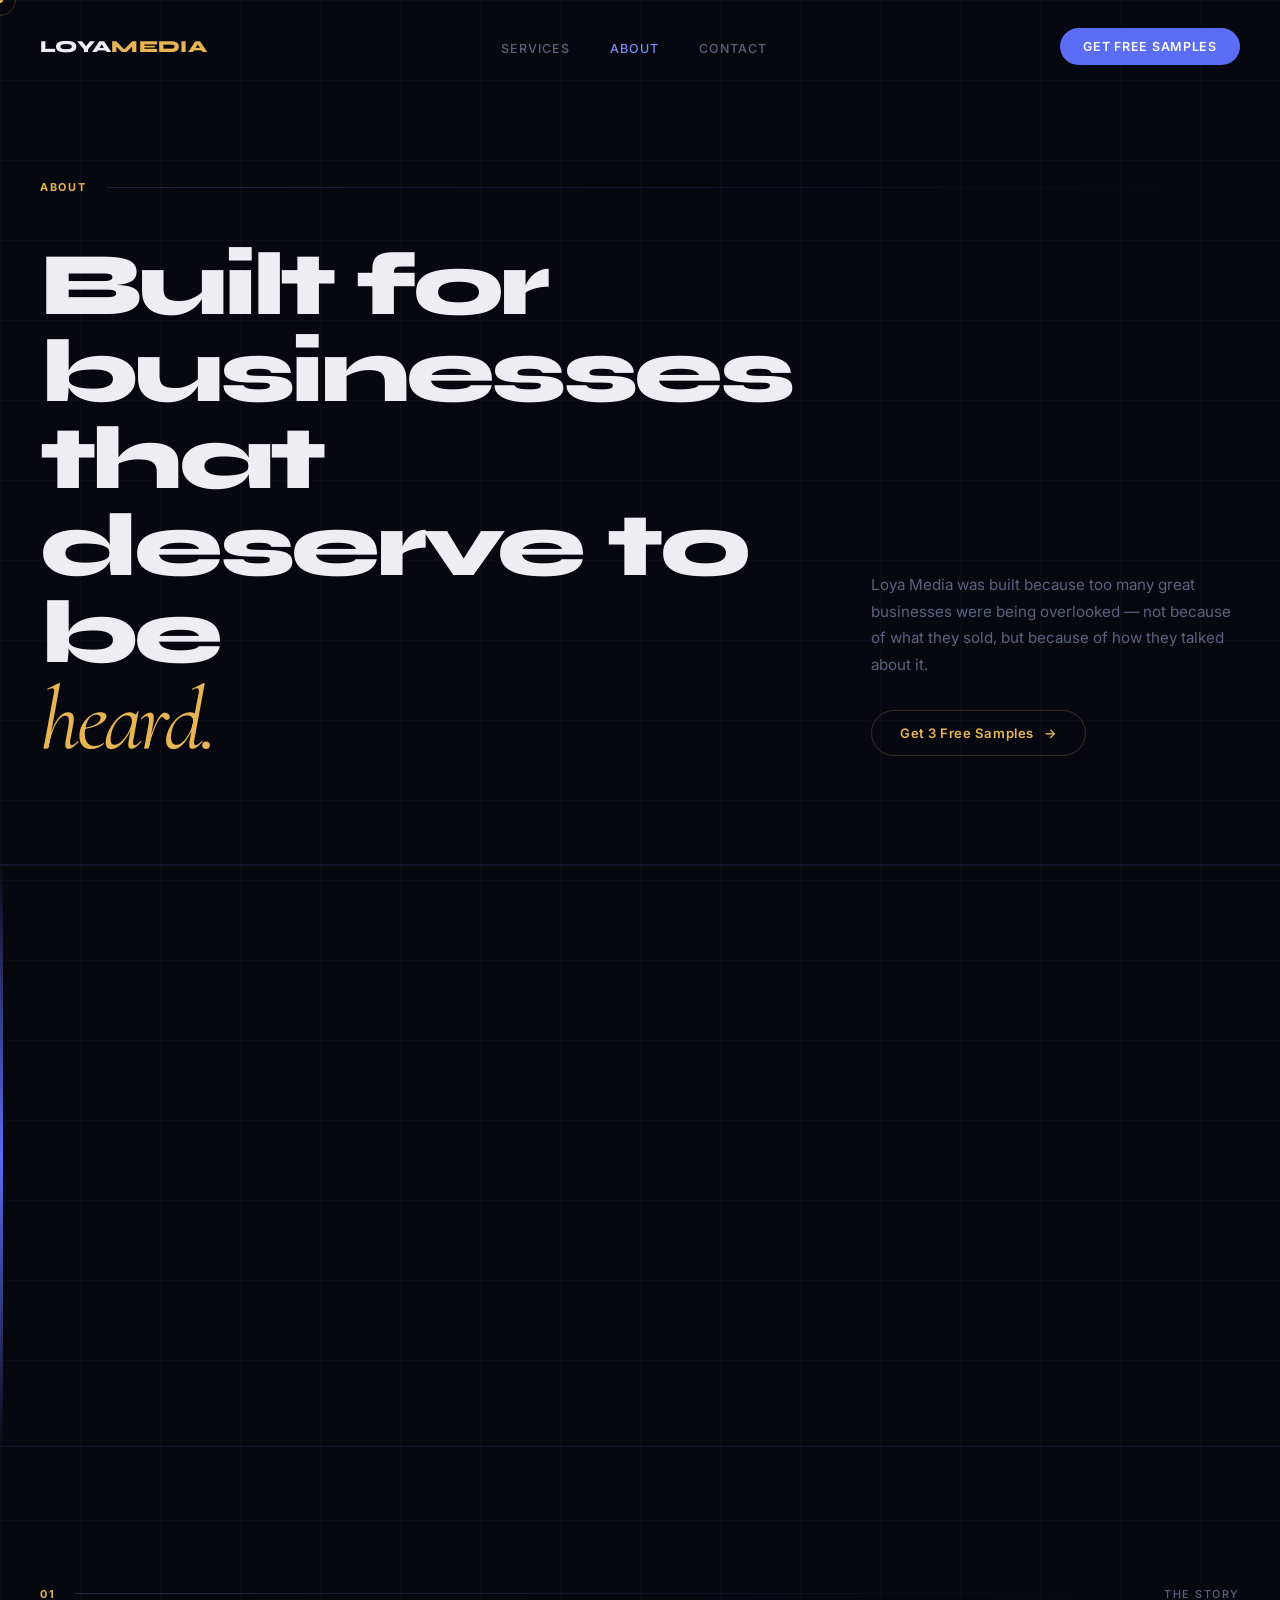
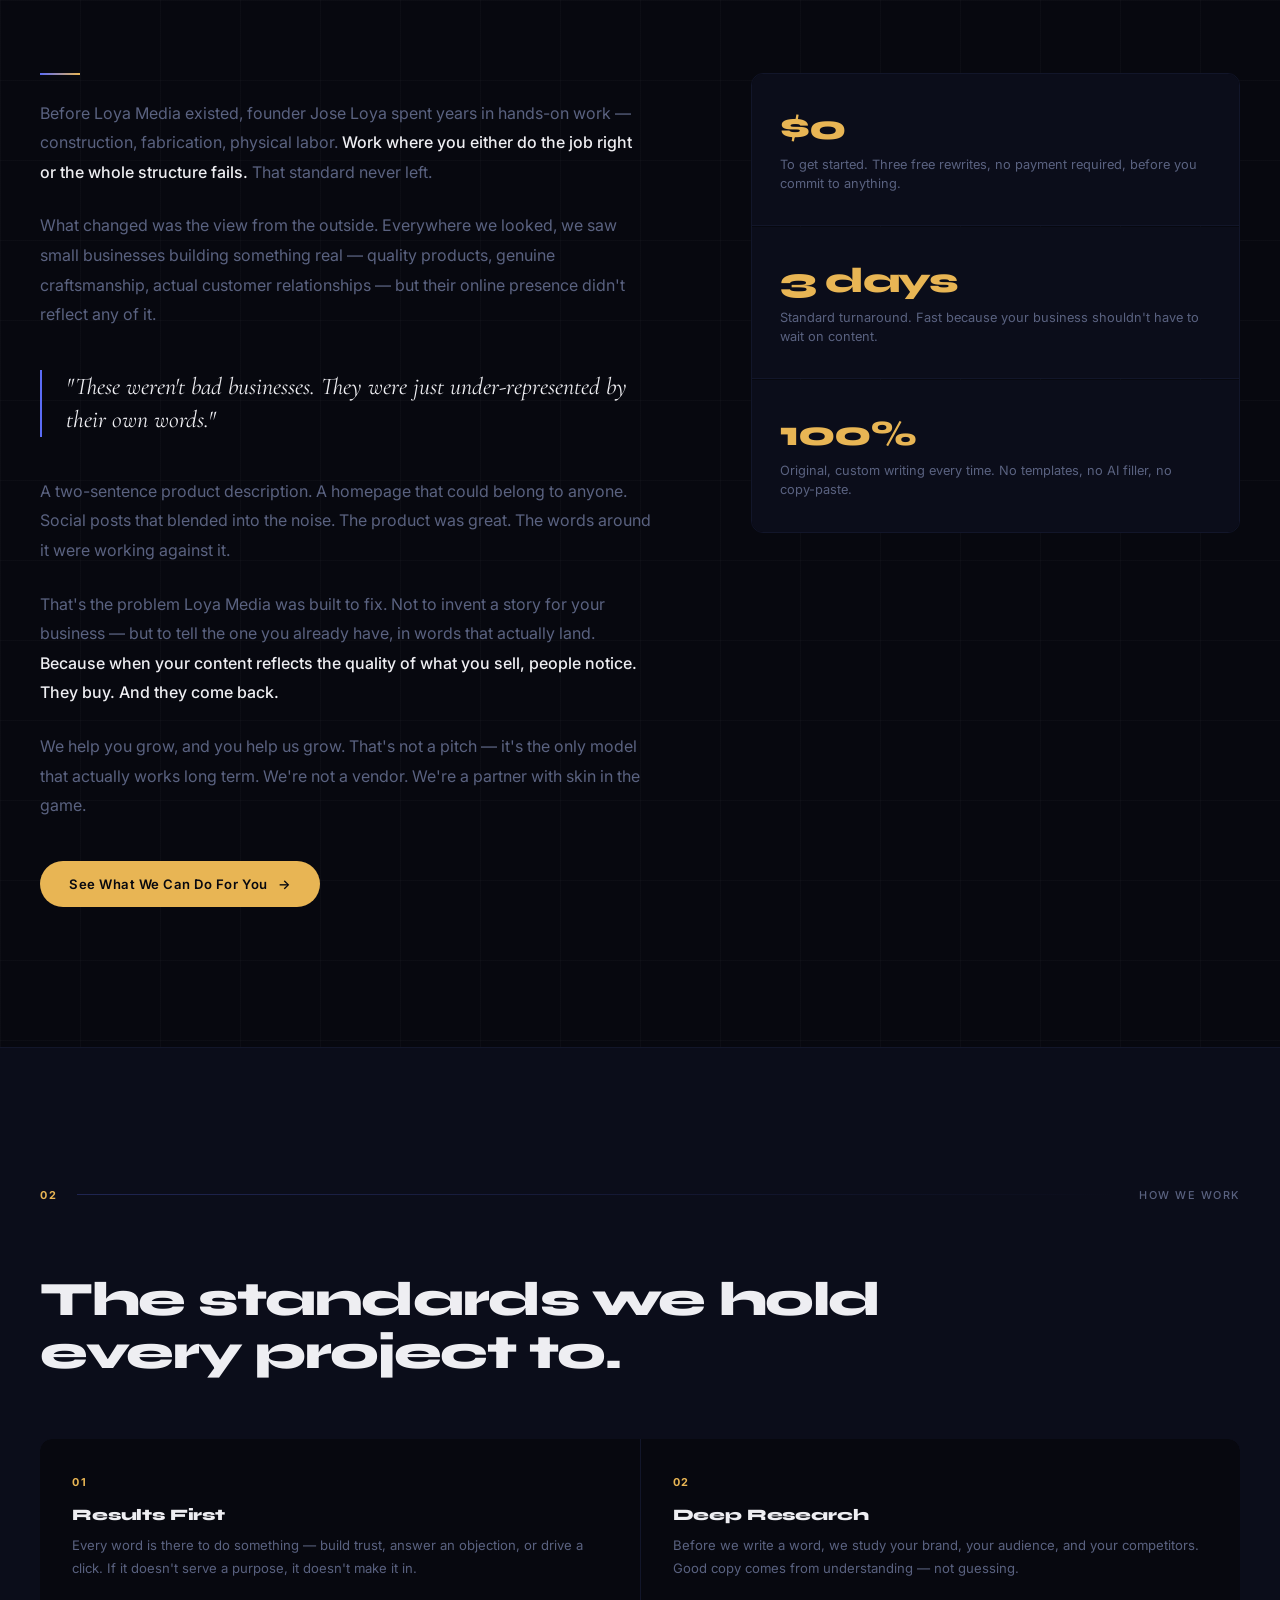
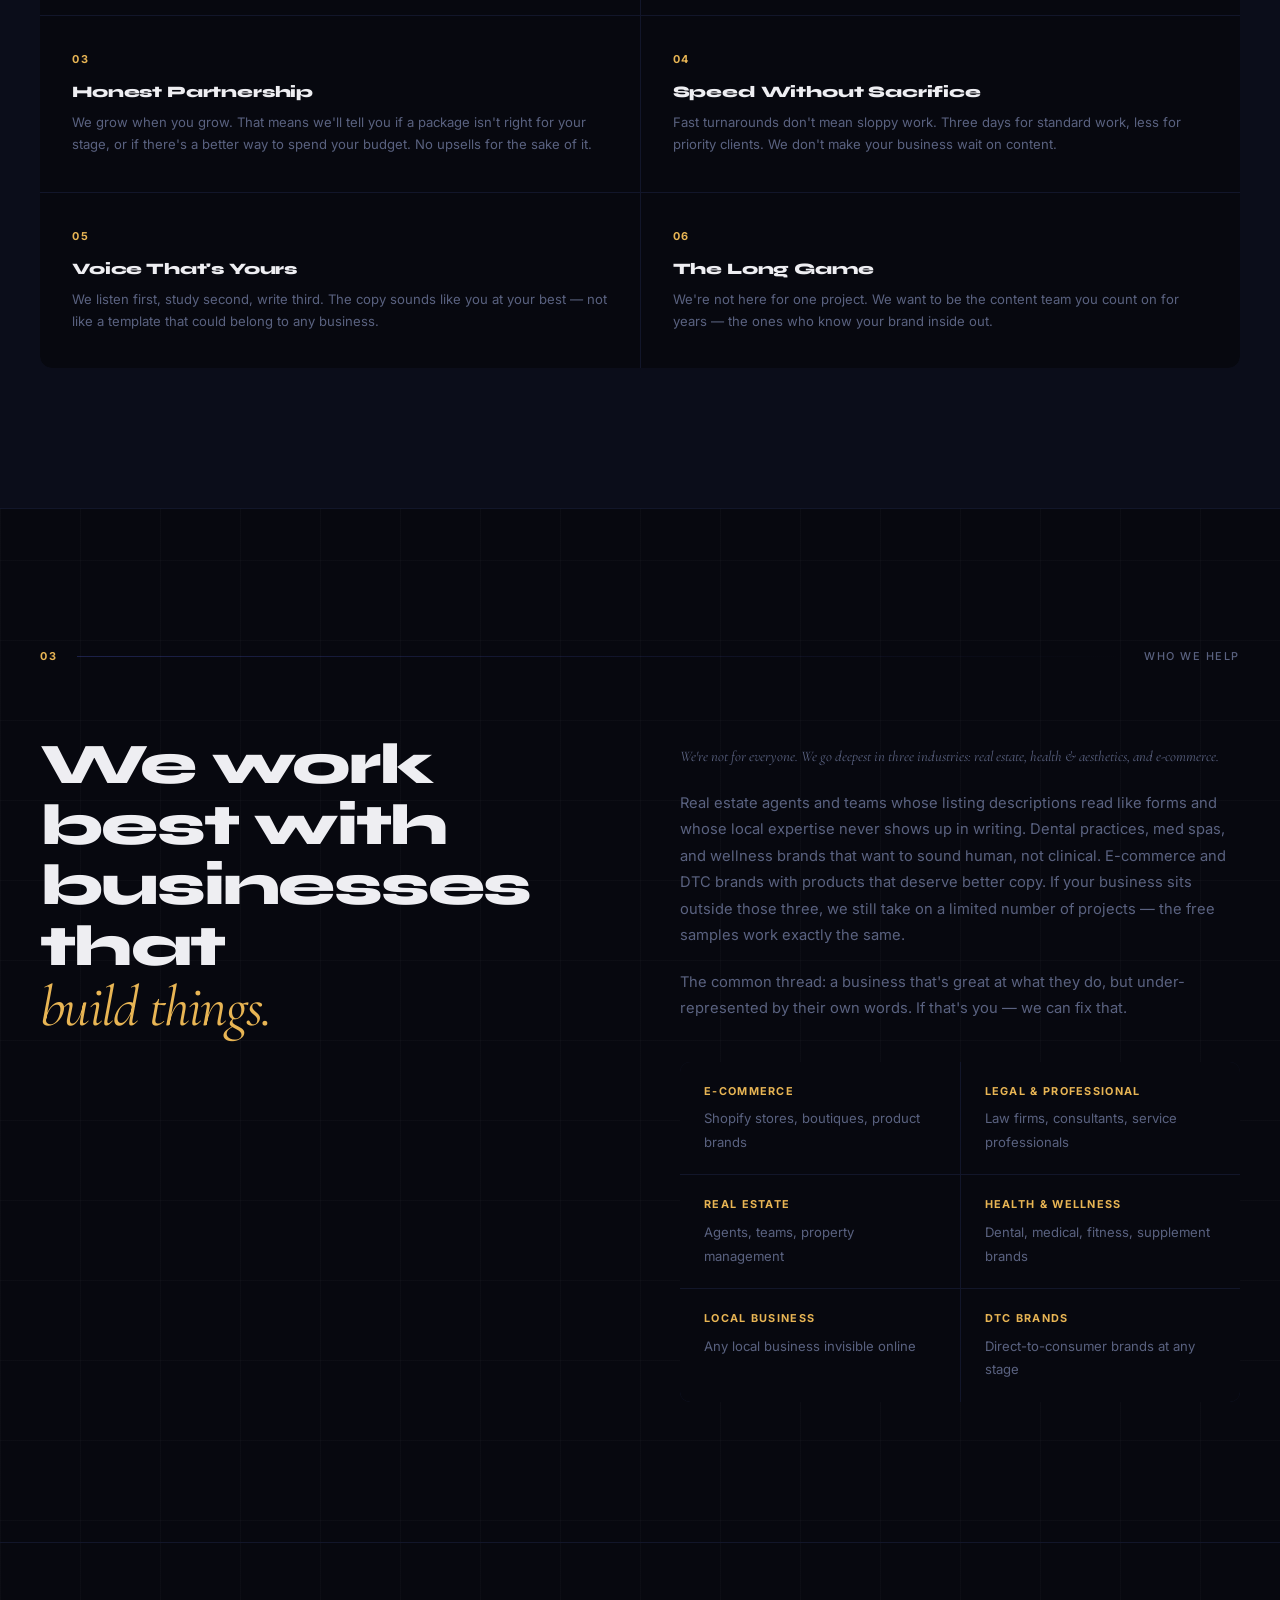
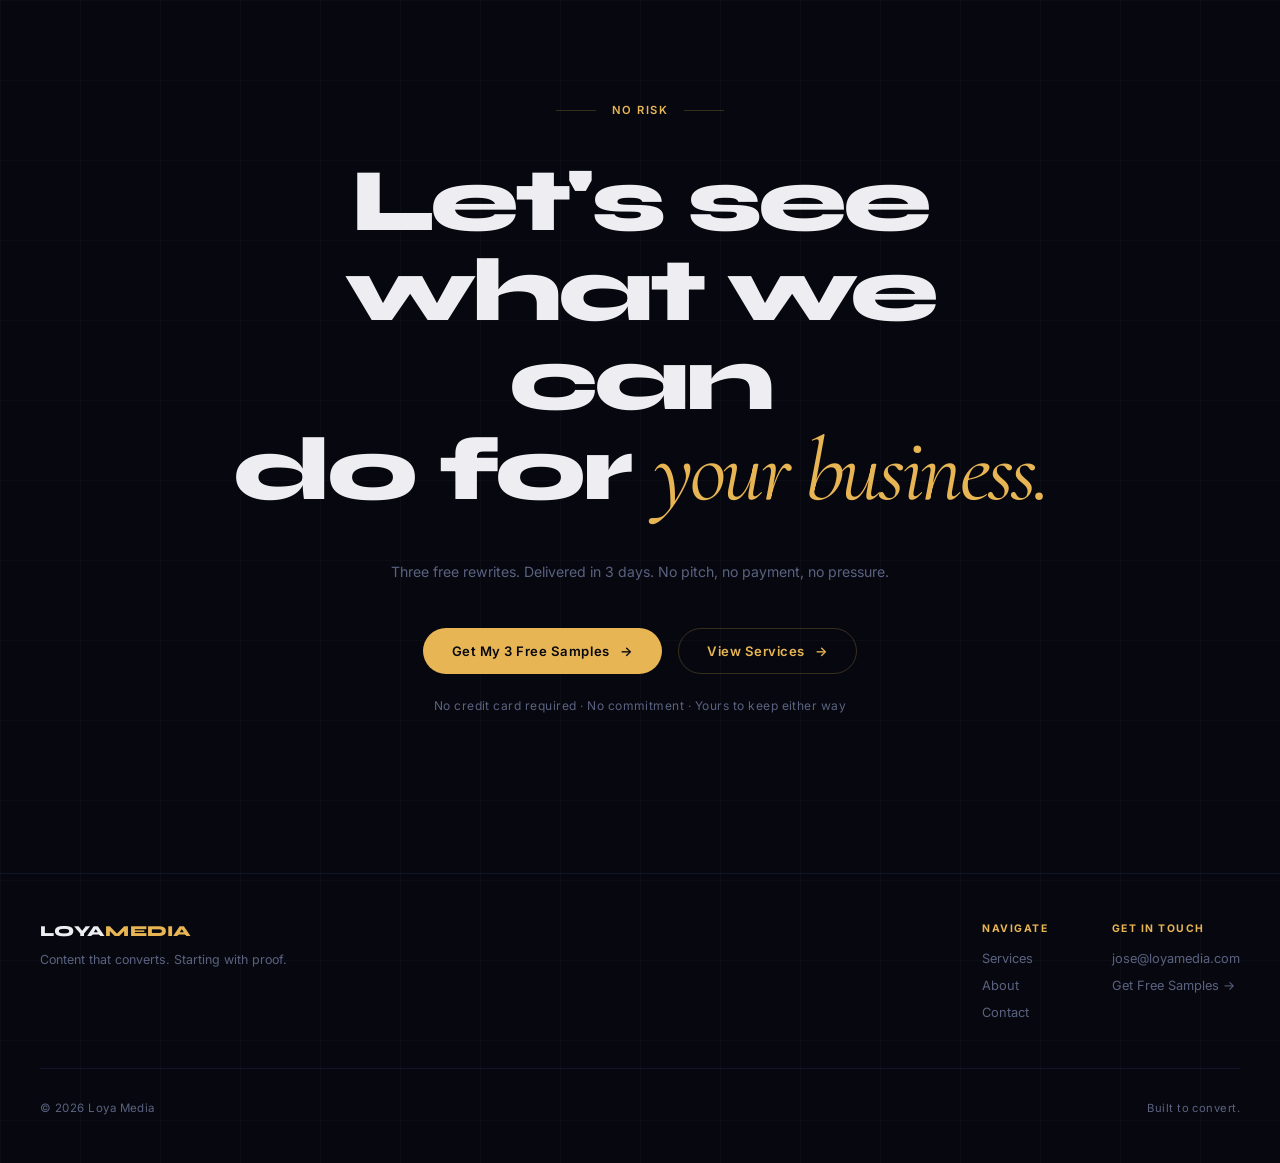
==== about.html @ 599aeeb7 "Website improvements: niche focus, founder trust signals, lower contact-form friction - index.html: " ====
<!DOCTYPE html>
<html lang="en">
<head>
  <meta charset="UTF-8">
  <meta name="viewport" content="width=device-width, initial-scale=1.0">
  <title>About — Loya Media</title>
  <meta name="description" content="Loya Media was built to help great small businesses get the words they deserve. The story behind the agency.">
  <link rel="preconnect" href="https://fonts.googleapis.com">
  <link rel="preconnect" href="https://fonts.gstatic.com" crossorigin>
  <link href="https://fonts.googleapis.com/css2?family=Cormorant+Garamond:ital,wght@0,400;1,400;1,500&family=Syne:wght@700;800&family=Inter:wght@400;500;600&display=swap" rel="stylesheet">
  <link rel="stylesheet" href="style.css">
</head>
<body>

<nav>
  <div class="container">
    <div class="nav-inner">
      <a href="index.html" class="nav-logo">Loya<em>Media</em></a>
      <ul class="nav-links">
        <li><a href="services.html">Services</a></li>
        <li><a href="about.html">About</a></li>
        <li><a href="contact.html">Contact</a></li>
      </ul>
      <a href="contact.html" class="nav-cta">Get Free Samples</a>
      <button class="menu-toggle" aria-label="Toggle menu">
        <span></span><span></span><span></span>
      </button>
    </div>
  </div>
</nav>

<!-- ── PAGE HERO ─────────────────────────────── -->
<section class="page-hero">
  <div class="container">
    <div class="chapter-label" style="margin-bottom:48px;">
      <span class="chapter-num">About</span>
      <span class="chapter-line"></span>
    </div>
    <div class="page-hero-inner">
      <h1>
        Built for<br>
        businesses that<br>
        deserve to be<br>
        <em>heard.</em>
      </h1>
      <div class="page-hero-right">
        <p>Loya Media was built because too many great businesses were being overlooked — not because of what they sold, but because of how they talked about it.</p>
        <a href="contact.html" class="cta-pill">Get 3 Free Samples <span>→</span></a>
      </div>
    </div>
  </div>
</section>

<!-- ── STATEMENT ──────────────────────────────── -->
<section class="statement-sec">
  <div class="container">
    <div class="statement-text">
      <span class="statement-line">Some of the best</span>
      <span class="statement-line gold">businesses we've seen</span>
      <span class="statement-line serif">had the worst websites.</span>
    </div>
  </div>
</section>

<!-- ── STORY ─────────────────────────────────── -->
<section>
  <div class="container">
    <div class="chapter-label reveal">
      <span class="chapter-num">01</span>
      <span class="chapter-line"></span>
      <span class="chapter-name">The Story</span>
    </div>

    <div class="about-grid">
      <div class="about-main">
        <div class="gold-bar reveal"></div>
        <p class="reveal">Before Loya Media existed, founder Jose Loya spent years in hands-on work — construction, fabrication, physical labor. <strong>Work where you either do the job right or the whole structure fails.</strong> That standard never left.</p>

        <p class="reveal">What changed was the view from the outside. Everywhere we looked, we saw small businesses building something real — quality products, genuine craftsmanship, actual customer relationships — but their online presence didn't reflect any of it.</p>

        <div class="about-pull reveal">
          "These weren't bad businesses. They were just under-represented by their own words."
        </div>

        <p class="reveal">A two-sentence product description. A homepage that could belong to anyone. Social posts that blended into the noise. The product was great. The words around it were working against it.</p>

        <p class="reveal">That's the problem Loya Media was built to fix. Not to invent a story for your business — but to tell the one you already have, in words that actually land. <strong>Because when your content reflects the quality of what you sell, people notice. They buy. And they come back.</strong></p>

        <p class="reveal">We help you grow, and you help us grow. That's not a pitch — it's the only model that actually works long term. We're not a vendor. We're a partner with skin in the game.</p>

        <div style="margin-top:40px;" class="reveal">
          <a href="contact.html" class="cta-pill cta-pill-dark">See What We Can Do For You <span>→</span></a>
        </div>
      </div>

      <div class="about-sidebar reveal">
        <div class="sidebar-stat">
          <div class="sidebar-num">$0</div>
          <div class="sidebar-label">To get started. Three free rewrites, no payment required, before you commit to anything.</div>
        </div>
        <div class="sidebar-stat">
          <div class="sidebar-num">3 days</div>
          <div class="sidebar-label">Standard turnaround. Fast because your business shouldn't have to wait on content.</div>
        </div>
        <div class="sidebar-stat">
          <div class="sidebar-num">100%</div>
          <div class="sidebar-label">Original, custom writing every time. No templates, no AI filler, no copy-paste.</div>
        </div>
      </div>
    </div>
  </div>
</section>

<!-- ── VALUES ────────────────────────────────── -->
<section style="background:var(--surface);border-top:1px solid var(--border);border-bottom:1px solid var(--border);">
  <div class="container">
    <div class="chapter-label reveal">
      <span class="chapter-num">02</span>
      <span class="chapter-line"></span>
      <span class="chapter-name">How We Work</span>
    </div>

    <div style="margin-bottom:60px;" class="reveal">
      <h2 style="font-family:var(--font-display);font-size:clamp(1.8rem,4vw,3rem);font-weight:800;letter-spacing:-0.03em;line-height:1.1;color:var(--text);">
        The standards we hold<br>
        every project to.
      </h2>
    </div>

    <div class="values-grid">
      <div class="value-item reveal">
        <div class="value-num">01</div>
        <h4>Results First</h4>
        <p>Every word is there to do something — build trust, answer an objection, or drive a click. If it doesn't serve a purpose, it doesn't make it in.</p>
      </div>
      <div class="value-item reveal delay-1">
        <div class="value-num">02</div>
        <h4>Deep Research</h4>
        <p>Before we write a word, we study your brand, your audience, and your competitors. Good copy comes from understanding — not guessing.</p>
      </div>
      <div class="value-item reveal">
        <div class="value-num">03</div>
        <h4>Honest Partnership</h4>
        <p>We grow when you grow. That means we'll tell you if a package isn't right for your stage, or if there's a better way to spend your budget. No upsells for the sake of it.</p>
      </div>
      <div class="value-item reveal delay-1">
        <div class="value-num">04</div>
        <h4>Speed Without Sacrifice</h4>
        <p>Fast turnarounds don't mean sloppy work. Three days for standard work, less for priority clients. We don't make your business wait on content.</p>
      </div>
      <div class="value-item reveal">
        <div class="value-num">05</div>
        <h4>Voice That's Yours</h4>
        <p>We listen first, study second, write third. The copy sounds like you at your best — not like a template that could belong to any business.</p>
      </div>
      <div class="value-item reveal delay-1">
        <div class="value-num">06</div>
        <h4>The Long Game</h4>
        <p>We're not here for one project. We want to be the content team you count on for years — the ones who know your brand inside out.</p>
      </div>
    </div>
  </div>
</section>

<!-- ── WHO WE SERVE ───────────────────────────── -->
<section>
  <div class="container">
    <div class="chapter-label reveal">
      <span class="chapter-num">03</span>
      <span class="chapter-line"></span>
      <span class="chapter-name">Who We Help</span>
    </div>

    <div class="editorial">
      <div class="editorial-heading reveal">
        <h2>
          We work best with<br>
          businesses that<br>
          <em>build things.</em>
        </h2>
      </div>
      <div class="editorial-body">
        <p class="editorial-statement reveal delay-1">We're not for everyone. We go deepest in three industries: real estate, health &amp; aesthetics, and e-commerce.</p>
        <p class="reveal delay-2">Real estate agents and teams whose listing descriptions read like forms and whose local expertise never shows up in writing. Dental practices, med spas, and wellness brands that want to sound human, not clinical. E-commerce and DTC brands with products that deserve better copy. If your business sits outside those three, we still take on a limited number of projects — the free samples work exactly the same.</p>
        <p class="reveal delay-3">The common thread: a business that's great at what they do, but under-represented by their own words. If that's you — we can fix that.</p>

        <div style="margin-top:40px;display:grid;grid-template-columns:1fr 1fr;gap:1px;background:var(--border);border-radius:10px;overflow:hidden;" class="reveal delay-4">
          <div style="background:var(--bg);padding:20px 24px;">
            <p style="font-size:0.68rem;font-weight:700;letter-spacing:0.12em;text-transform:uppercase;color:var(--gold);margin-bottom:6px;">E-Commerce</p>
            <p style="font-size:0.82rem;color:var(--muted);">Shopify stores, boutiques, product brands</p>
          </div>
          <div style="background:var(--bg);padding:20px 24px;">
            <p style="font-size:0.68rem;font-weight:700;letter-spacing:0.12em;text-transform:uppercase;color:var(--gold);margin-bottom:6px;">Legal & Professional</p>
            <p style="font-size:0.82rem;color:var(--muted);">Law firms, consultants, service professionals</p>
          </div>
          <div style="background:var(--bg);padding:20px 24px;">
            <p style="font-size:0.68rem;font-weight:700;letter-spacing:0.12em;text-transform:uppercase;color:var(--gold);margin-bottom:6px;">Real Estate</p>
            <p style="font-size:0.82rem;color:var(--muted);">Agents, teams, property management</p>
          </div>
          <div style="background:var(--bg);padding:20px 24px;">
            <p style="font-size:0.68rem;font-weight:700;letter-spacing:0.12em;text-transform:uppercase;color:var(--gold);margin-bottom:6px;">Health & Wellness</p>
            <p style="font-size:0.82rem;color:var(--muted);">Dental, medical, fitness, supplement brands</p>
          </div>
          <div style="background:var(--bg);padding:20px 24px;border-radius:0 0 0 10px;">
            <p style="font-size:0.68rem;font-weight:700;letter-spacing:0.12em;text-transform:uppercase;color:var(--gold);margin-bottom:6px;">Local Business</p>
            <p style="font-size:0.82rem;color:var(--muted);">Any local business invisible online</p>
          </div>
          <div style="background:var(--bg);padding:20px 24px;border-radius:0 0 10px 0;">
            <p style="font-size:0.68rem;font-weight:700;letter-spacing:0.12em;text-transform:uppercase;color:var(--gold);margin-bottom:6px;">DTC Brands</p>
            <p style="font-size:0.82rem;color:var(--muted);">Direct-to-consumer brands at any stage</p>
          </div>
        </div>
      </div>
    </div>
  </div>
</section>

<!-- ── FINALE ─────────────────────────────────── -->
<section class="finale">
  <div class="container">
    <div class="finale-pre">No Risk</div>
    <h2 class="finale-heading reveal">
      Let's see what we can<br>
      do for <em>your business.</em>
    </h2>
    <p class="finale-sub reveal">Three free rewrites. Delivered in 3 days. No pitch, no payment, no pressure.</p>
    <div class="finale-actions reveal">
      <a href="contact.html" class="cta-pill cta-pill-dark">Get My 3 Free Samples <span>→</span></a>
      <a href="services.html" class="cta-pill">View Services <span>→</span></a>
    </div>
    <p class="finale-note reveal">No credit card required · No commitment · Yours to keep either way</p>
  </div>
</section>

<footer>
  <div class="container">
    <div class="footer-top">
      <div class="footer-brand">
        <a href="index.html" class="footer-logo">Loya<em>Media</em></a>
        <p class="footer-tagline">Content that converts. Starting with proof.</p>
      </div>
      <div class="footer-nav">
        <div class="footer-col">
          <span class="footer-col-label">Navigate</span>
          <a href="services.html">Services</a>
          <a href="about.html">About</a>
          <a href="contact.html">Contact</a>
        </div>
        <div class="footer-col">
          <span class="footer-col-label">Get In Touch</span>
          <a href="mailto:jose@loyamedia.com">jose@loyamedia.com</a>
          <a href="contact.html">Get Free Samples →</a>
        </div>
      </div>
    </div>
    <div class="footer-bottom">
      <span class="footer-copy">© 2026 Loya Media</span>
      <span style="font-size:0.7rem;color:var(--muted);letter-spacing:0.04em;">Built to convert.</span>
    </div>
  </div>
</footer>

<script src="script.js"></script>
</body>
</html>
---- style.css ----
/* ============================================================
   LOYA MEDIA — DESIGN SYSTEM
   Editorial dark luxury · Inspired by 601.inc + Linear Change
   ============================================================ */

@import url('https://fonts.googleapis.com/css2?family=Cormorant+Garamond:ital,wght@0,400;1,400;1,500&family=Syne:wght@700;800&family=Inter:wght@400;500;600&display=swap');

/* ── Variables ──────────────────────────────── */
:root {
  --bg:           #07080F;
  --surface:      #0B0D1A;
  --navy:         #080D2E;
  --gold:         #E8B554;
  --gold-light:   #F5CC7A;
  --gold-dim:     rgba(232,181,84,0.08);
  --gold-border:  rgba(232,181,84,0.22);
  --accent:       #5B6CF6;
  --accent-light: #7B8BF8;
  --accent-dim:   rgba(91,108,246,0.08);
  --accent-border:rgba(91,108,246,0.25);
  --text:         #EEEEF2;
  --muted:        #5A6280;
  --faint:        rgba(238,238,242,0.04);
  --border:       #12162A;
  --border-mid:   #1A2040;
  --font-display: 'Syne', sans-serif;
  --font-body:    'Inter', sans-serif;
  --font-serif:   'Cormorant Garamond', serif;
  --ease-out:     cubic-bezier(0.16,1,0.3,1);
}

/* ── Reset ──────────────────────────────────── */
*, *::before, *::after { box-sizing: border-box; margin: 0; padding: 0; }
html { scroll-behavior: smooth; font-size: 16px; }
body {
  background: var(--bg);
  color: var(--text);
  font-family: var(--font-body);
  -webkit-font-smoothing: antialiased;
  overflow-x: hidden;
  cursor: none;
  background-image:
    linear-gradient(rgba(238,238,242,0.022) 1px, transparent 1px),
    linear-gradient(90deg, rgba(238,238,242,0.022) 1px, transparent 1px);
  background-size: 80px 80px;
}
a { color: inherit; text-decoration: none; }
ul { list-style: none; }
img { display: block; max-width: 100%; }

/* ── Custom Cursor ──────────────────────────── */
.cursor-dot {
  position: fixed;
  top: 0; left: 0;
  width: 6px; height: 6px;
  background: var(--gold);
  border-radius: 50%;
  pointer-events: none;
  z-index: 9999;
  transform: translate(-50%,-50%);
  transition: width 0.2s var(--ease-out), height 0.2s var(--ease-out), opacity 0.2s;
  will-change: transform;
}
.cursor-ring {
  position: fixed;
  top: 0; left: 0;
  width: 32px; height: 32px;
  border: 1px solid var(--gold-border);
  border-radius: 50%;
  pointer-events: none;
  z-index: 9998;
  transform: translate(-50%,-50%);
  transition: width 0.35s var(--ease-out), height 0.35s var(--ease-out),
              transform 0.09s linear, border-color 0.2s;
  will-change: transform;
}
.cursor-dot.hover  { width: 10px; height: 10px; }
.cursor-ring.hover { width: 52px; height: 52px; border-color: rgba(232,181,84,0.5); }
@media (hover: none) { .cursor-dot, .cursor-ring { display: none; } }

/* ── Container ──────────────────────────────── */
.container {
  max-width: 1280px;
  margin: 0 auto;
  padding: 0 40px;
}
@media (max-width: 768px) { .container { padding: 0 20px; } }

/* ── Navigation ─────────────────────────────── */
nav {
  position: fixed;
  top: 0; left: 0; right: 0;
  z-index: 500;
  padding: 28px 0;
  transition: padding 0.4s var(--ease-out), background 0.4s;
}
nav.scrolled {
  padding: 18px 0;
  background: rgba(7,8,15,0.9);
  backdrop-filter: blur(16px);
  border-bottom: 1px solid var(--border);
}
.nav-inner {
  display: flex;
  align-items: center;
  justify-content: space-between;
}
.nav-logo {
  font-family: var(--font-display);
  font-size: 1.05rem;
  font-weight: 800;
  letter-spacing: 0.02em;
  text-transform: uppercase;
}
.nav-logo em {
  font-style: normal;
  color: var(--gold);
}
.nav-links {
  display: flex;
  align-items: center;
  gap: 40px;
}
.nav-links a {
  font-size: 0.78rem;
  font-weight: 500;
  letter-spacing: 0.08em;
  text-transform: uppercase;
  color: var(--muted);
  transition: color 0.2s;
}
.nav-links a:hover, .nav-links a.active { color: var(--accent-light); }
.nav-cta {
  font-size: 0.78rem;
  font-weight: 600;
  letter-spacing: 0.06em;
  text-transform: uppercase;
  color: #fff;
  background: var(--accent);
  border: 1px solid transparent;
  padding: 10px 22px;
  border-radius: 100px;
  transition: background 0.2s, box-shadow 0.2s;
}
.nav-cta:hover { background: var(--accent-light); box-shadow: 0 0 20px rgba(91,108,246,0.4); }
.menu-toggle {
  display: none;
  flex-direction: column;
  gap: 5px;
  cursor: pointer;
  background: none;
  border: none;
  padding: 4px;
}
.menu-toggle span {
  display: block;
  width: 22px;
  height: 1.5px;
  background: var(--text);
  transition: all 0.3s;
}
.menu-toggle.open span:nth-child(1) { transform: translateY(6.5px) rotate(45deg); }
.menu-toggle.open span:nth-child(2) { opacity: 0; }
.menu-toggle.open span:nth-child(3) { transform: translateY(-6.5px) rotate(-45deg); }

/* ── Hero ───────────────────────────────────── */
.hero {
  min-height: 100vh;
  display: flex;
  flex-direction: column;
  justify-content: flex-end;
  padding: 0 0 64px;
  position: relative;
}
.hero-top {
  display: flex;
  justify-content: space-between;
  align-items: center;
  padding: 140px 0 56px;
  border-bottom: 1px solid var(--border);
  margin-bottom: 56px;
}
.hero-eyebrow {
  font-size: 0.7rem;
  font-weight: 500;
  letter-spacing: 0.14em;
  text-transform: uppercase;
  color: var(--muted);
}
.hero-scroll {
  font-size: 0.7rem;
  letter-spacing: 0.1em;
  text-transform: uppercase;
  color: var(--muted);
  display: flex;
  align-items: center;
  gap: 8px;
}
.hero-scroll::before {
  content: '';
  display: block;
  width: 20px;
  height: 1px;
  background: var(--muted);
}
.hero-heading {
  font-family: var(--font-display);
  font-size: clamp(2.8rem, 6vw, 6rem);
  font-weight: 800;
  line-height: 1.08;
  letter-spacing: -0.04em;
  color: var(--text);
  margin-bottom: 56px;
  text-shadow: 0 0 80px rgba(91,108,246,0.15);
}
.hero-heading em {
  font-style: italic;
  font-family: var(--font-serif);
  font-weight: 400;
  color: var(--gold);
  display: block;
  margin-top: 0.18em;
}
.hero-bottom {
  display: flex;
  justify-content: space-between;
  align-items: flex-end;
  padding-top: 32px;
  border-top: 1px solid var(--border);
}
.hero-sub {
  font-size: 0.88rem;
  line-height: 1.7;
  color: var(--muted);
  max-width: 320px;
}
.cta-pill {
  display: inline-flex;
  align-items: center;
  gap: 10px;
  font-size: 0.82rem;
  font-weight: 600;
  letter-spacing: 0.04em;
  color: var(--gold);
  border: 1px solid var(--gold-border);
  padding: 14px 28px;
  border-radius: 100px;
  transition: background 0.25s, border-color 0.25s, gap 0.25s;
  white-space: nowrap;
}
.cta-pill:hover {
  background: var(--gold-dim);
  border-color: var(--gold);
  gap: 16px;
}
.cta-pill-dark {
  background: var(--gold);
  color: #07080F;
  border-color: transparent;
}
.cta-pill-dark:hover {
  background: var(--gold-light);
  border-color: transparent;
  color: #07080F;
}
.cta-pill-accent {
  background: var(--accent);
  color: #fff;
  border-color: transparent;
}
.cta-pill-accent:hover {
  background: var(--accent-light);
  border-color: transparent;
  box-shadow: 0 0 24px rgba(91,108,246,0.4);
  color: #fff;
}

/* ── Marquee ────────────────────────────────── */
.marquee-wrap {
  border-top: 1px solid var(--border);
  border-bottom: 1px solid var(--border);
  overflow: hidden;
  padding: 16px 0;
}
.marquee-track {
  display: inline-flex;
  align-items: center;
  animation: marquee-scroll 28s linear infinite;
  will-change: transform;
}
.marquee-item {
  font-family: var(--font-display);
  font-size: 0.7rem;
  font-weight: 700;
  letter-spacing: 0.18em;
  text-transform: uppercase;
  color: var(--muted);
  padding: 0 48px;
  white-space: nowrap;
}
.marquee-dot {
  display: inline-block;
  width: 4px;
  height: 4px;
  background: var(--accent);
  border-radius: 50%;
  flex-shrink: 0;
}
@keyframes marquee-scroll {
  from { transform: translateX(0); }
  to   { transform: translateX(-50%); }
}

/* ── Chapter Label ──────────────────────────── */
.chapter-label {
  display: flex;
  align-items: center;
  gap: 20px;
  margin-bottom: 72px;
}
.chapter-num {
  font-size: 0.68rem;
  font-weight: 700;
  letter-spacing: 0.16em;
  text-transform: uppercase;
  color: var(--gold);
  flex-shrink: 0;
}
.chapter-line {
  flex: 1;
  height: 1px;
  background: linear-gradient(to right, var(--accent-border), transparent);
}
.chapter-name {
  font-size: 0.68rem;
  font-weight: 500;
  letter-spacing: 0.14em;
  text-transform: uppercase;
  color: var(--muted);
  flex-shrink: 0;
}

/* ── Section ────────────────────────────────── */
section { padding: 140px 0; }
section.tight { padding: 80px 0; }

/* ── Editorial 2-col ────────────────────────── */
.editorial {
  display: grid;
  grid-template-columns: 1fr 1fr;
  gap: 80px;
  align-items: start;
}
.editorial-heading {
  position: sticky;
  top: 120px;
}
.editorial-heading h2 {
  font-family: var(--font-display);
  font-size: clamp(2.2rem, 4.5vw, 3.8rem);
  font-weight: 800;
  line-height: 1.05;
  letter-spacing: -0.03em;
  color: var(--text);
}
.editorial-heading h2 em {
  font-family: var(--font-serif);
  font-style: italic;
  font-weight: 400;
  color: var(--gold);
}
.editorial-body { padding-top: 8px; }
.editorial-statement {
  font-family: var(--font-serif);
  font-size: 1.4rem;
  font-style: italic;
  color: var(--text);
  line-height: 1.4;
  margin-bottom: 24px;
}
.editorial-body p {
  font-size: 0.92rem;
  line-height: 1.8;
  color: var(--muted);
  margin-bottom: 20px;
}
.editorial-body p:last-child { margin-bottom: 0; }

/* ── Statement Section (full-width big text) ── */
.statement-sec {
  border-top: 1px solid var(--border);
  border-bottom: 1px solid var(--border);
  padding: 120px 0;
  position: relative;
}
.statement-sec::before {
  content: '';
  position: absolute;
  left: 0; top: 0; bottom: 0;
  width: 3px;
  background: linear-gradient(to bottom, transparent, var(--accent), transparent);
}
.statement-text {
  display: flex;
  flex-direction: column;
}
.statement-line {
  font-family: var(--font-display);
  font-size: clamp(2.6rem, 7vw, 6.5rem);
  font-weight: 800;
  line-height: 1.0;
  letter-spacing: -0.04em;
  color: var(--text);
  display: block;
  overflow: hidden;
}
.statement-line.gold  { color: var(--gold); }
.statement-line.accent { color: var(--accent-light); }
.statement-line.serif {
  font-family: var(--font-serif);
  font-style: italic;
  font-weight: 400;
  color: var(--muted);
  font-size: clamp(2rem, 5.5vw, 5rem);
}

/* ── Services Grid ──────────────────────────── */
.services-cols {
  display: grid;
  grid-template-columns: repeat(4, 1fr);
  gap: 0;
  border-top: 1px solid var(--border);
}
.service-col {
  padding: 48px 32px 48px 0;
  border-right: 1px solid var(--border);
}
.service-col:first-child { padding-left: 0; }
.service-col:last-child  { border-right: none; padding-right: 0; }
.service-col-num {
  font-size: 0.68rem;
  font-weight: 700;
  letter-spacing: 0.16em;
  text-transform: uppercase;
  color: var(--accent-light);
  margin-bottom: 32px;
  display: block;
}
.service-col h3 {
  font-family: var(--font-display);
  font-size: 1.15rem;
  font-weight: 800;
  letter-spacing: -0.02em;
  color: var(--text);
  margin-bottom: 16px;
  line-height: 1.2;
}
.service-col p {
  font-size: 0.82rem;
  line-height: 1.75;
  color: var(--muted);
  margin-bottom: 28px;
}
.service-col ul {
  display: flex;
  flex-direction: column;
  gap: 8px;
  border-top: 1px solid var(--border);
  padding-top: 20px;
}
.service-col li {
  font-size: 0.78rem;
  color: var(--muted);
  padding-left: 12px;
  position: relative;
}
.service-col:hover { border-right-color: var(--accent-border); }
.service-col li::before {
  content: '–';
  position: absolute;
  left: 0;
  color: var(--gold);
}

/* ── Process Steps ──────────────────────────── */
.steps-editorial {
  display: grid;
  grid-template-columns: repeat(3,1fr);
  gap: 0;
  border-top: 1px solid var(--border);
}
.step-col {
  padding: 56px 40px 56px 0;
  border-right: 1px solid var(--border);
  border-top: 2px solid var(--accent-border);
  transition: border-top-color 0.3s;
}
.step-col:hover { border-top-color: var(--accent); }
.step-col:last-child { border-right: none; padding-right: 0; }
.step-num {
  font-family: var(--font-display);
  font-size: clamp(4rem, 8vw, 7rem);
  font-weight: 800;
  letter-spacing: -0.04em;
  color: rgba(91,108,246,0.55);
  line-height: 1;
  margin-bottom: 32px;
  text-shadow: 0 0 60px rgba(91,108,246,0.35);
}
.step-col h3 {
  font-family: var(--font-display);
  font-size: 1.15rem;
  font-weight: 800;
  color: var(--text);
  margin-bottom: 12px;
  letter-spacing: -0.02em;
}
.step-col p {
  font-size: 0.85rem;
  color: var(--muted);
  line-height: 1.75;
}

/* ── Pricing ────────────────────────────────── */
.pricing-cols {
  display: grid;
  grid-template-columns: repeat(3,1fr);
  gap: 0;
  border: 1px solid var(--border);
  border-radius: 16px;
  overflow: hidden;
}
.price-col {
  padding: 48px 40px;
  border-right: 1px solid var(--border);
  position: relative;
  transition: background 0.3s;
}
.price-col:last-child { border-right: none; }
.price-col.popular {
  background: var(--navy);
  border-top: 2px solid var(--accent) !important;
  box-shadow: inset 0 0 60px rgba(91,108,246,0.06);
}
.pop-label {
  position: absolute;
  top: 24px;
  right: 24px;
  font-size: 0.65rem;
  font-weight: 700;
  letter-spacing: 0.1em;
  text-transform: uppercase;
  color: #fff;
  background: var(--accent);
  border: 1px solid transparent;
  padding: 4px 12px;
  border-radius: 100px;
  box-shadow: 0 0 16px rgba(91,108,246,0.35);
}
.price-tier {
  font-size: 0.68rem;
  font-weight: 600;
  letter-spacing: 0.14em;
  text-transform: uppercase;
  color: var(--gold);
  margin-bottom: 12px;
}
.price-col h3 {
  font-family: var(--font-display);
  font-size: 1.1rem;
  font-weight: 800;
  color: var(--text);
  margin-bottom: 24px;
}
.price-amount {
  display: flex;
  align-items: baseline;
  gap: 4px;
  margin-bottom: 8px;
}
.price-amount .num {
  font-family: var(--font-display);
  font-size: 3rem;
  font-weight: 800;
  color: var(--text);
  letter-spacing: -0.04em;
  line-height: 1;
}
.price-amount .per {
  font-size: 0.82rem;
  color: var(--muted);
}
.price-desc {
  font-size: 0.82rem;
  color: var(--muted);
  line-height: 1.6;
  margin-bottom: 32px;
  padding-bottom: 32px;
  border-bottom: 1px solid var(--border);
}
.price-features {
  display: flex;
  flex-direction: column;
  gap: 10px;
  margin-bottom: 40px;
}
.price-feature {
  display: flex;
  align-items: center;
  gap: 10px;
  font-size: 0.82rem;
  color: var(--muted);
}
.price-feature .tick {
  color: var(--gold);
  font-size: 0.7rem;
  flex-shrink: 0;
}

/* ── One-time projects ──────────────────────── */
.projects-list {
  border-top: 1px solid var(--border);
}
.project-row {
  display: flex;
  justify-content: space-between;
  align-items: center;
  padding: 24px 0;
  border-bottom: 1px solid var(--border);
  transition: padding-left 0.2s var(--ease-out);
}
.project-row:hover { padding-left: 8px; }
.project-row h4 {
  font-family: var(--font-display);
  font-size: 0.95rem;
  font-weight: 700;
  color: var(--text);
  letter-spacing: -0.01em;
  margin-bottom: 2px;
}
.project-row p {
  font-size: 0.78rem;
  color: var(--muted);
}
.project-price {
  font-family: var(--font-display);
  font-size: 1.1rem;
  font-weight: 800;
  color: var(--gold);
  white-space: nowrap;
  padding-left: 24px;
}

/* ── CTA finale ─────────────────────────────── */
.finale {
  padding: 160px 0;
  text-align: center;
  border-top: 1px solid var(--border);
}
.finale-pre {
  font-size: 0.7rem;
  font-weight: 600;
  letter-spacing: 0.14em;
  text-transform: uppercase;
  color: var(--gold);
  margin-bottom: 40px;
  display: flex;
  align-items: center;
  justify-content: center;
  gap: 16px;
}
.finale-pre::before, .finale-pre::after {
  content: '';
  display: block;
  width: 40px;
  height: 1px;
  background: var(--gold-border);
}
.finale-heading {
  font-family: var(--font-display);
  font-size: clamp(2.8rem, 7vw, 6rem);
  font-weight: 800;
  line-height: 1.0;
  letter-spacing: -0.04em;
  color: var(--text);
  max-width: 860px;
  margin: 0 auto 48px;
}
.finale-heading em {
  font-family: var(--font-serif);
  font-style: italic;
  font-weight: 400;
  color: var(--gold);
}
.finale-sub {
  font-size: 0.88rem;
  color: var(--muted);
  margin-bottom: 48px;
}
.finale-actions {
  display: flex;
  gap: 16px;
  justify-content: center;
  flex-wrap: wrap;
}
.finale-note {
  margin-top: 24px;
  font-size: 0.75rem;
  color: var(--muted);
  letter-spacing: 0.04em;
}

/* ── Footer ─────────────────────────────────── */
footer {
  border-top: 1px solid var(--border);
  padding: 48px 0;
}
.footer-inner {
  display: flex;
  justify-content: space-between;
  align-items: center;
  flex-wrap: wrap;
  gap: 24px;
}
.footer-logo {
  font-family: var(--font-display);
  font-size: 0.95rem;
  font-weight: 800;
  letter-spacing: 0.02em;
  text-transform: uppercase;
}
.footer-logo em { font-style: normal; color: var(--gold); }
.footer-links {
  display: flex;
  gap: 32px;
  flex-wrap: wrap;
}
.footer-links a {
  font-size: 0.75rem;
  letter-spacing: 0.08em;
  text-transform: uppercase;
  color: var(--muted);
  transition: color 0.2s;
}
.footer-links a:hover { color: var(--text); }
.footer-copy {
  font-size: 0.72rem;
  color: var(--muted);
  letter-spacing: 0.04em;
}

/* ── Page hero (inner pages) ────────────────── */
.page-hero {
  padding: 180px 0 100px;
  border-bottom: 1px solid var(--border);
}
.page-hero-inner {
  display: grid;
  grid-template-columns: 1fr 1fr;
  gap: 80px;
  align-items: end;
}
.page-hero h1 {
  font-family: var(--font-display);
  font-size: clamp(3rem, 7vw, 6rem);
  font-weight: 800;
  line-height: 0.97;
  letter-spacing: -0.04em;
  color: var(--text);
}
.page-hero h1 em {
  font-family: var(--font-serif);
  font-style: italic;
  font-weight: 400;
  color: var(--gold);
}
.page-hero-right {
  padding-bottom: 8px;
}
.page-hero-right p {
  font-size: 0.95rem;
  line-height: 1.75;
  color: var(--muted);
  margin-bottom: 32px;
}

/* ── About page ─────────────────────────────── */
.manifesto-heading {
  font-family: var(--font-display);
  font-size: clamp(2rem, 4.5vw, 3.6rem);
  font-weight: 800;
  line-height: 1.05;
  letter-spacing: -0.03em;
  color: var(--text);
}
.manifesto-heading em {
  font-family: var(--font-serif);
  font-style: italic;
  font-weight: 400;
  color: var(--gold);
}
.about-grid {
  display: grid;
  grid-template-columns: 5fr 4fr;
  gap: 100px;
  align-items: start;
}
.about-main p {
  font-size: 1rem;
  line-height: 1.85;
  color: var(--muted);
  margin-bottom: 24px;
}
.about-main p strong { color: var(--text); font-weight: 500; }
.about-pull {
  font-family: var(--font-serif);
  font-size: 1.5rem;
  font-style: italic;
  color: var(--text);
  line-height: 1.4;
  border-left: 2px solid var(--accent);
  padding-left: 24px;
  margin: 40px 0;
}
.about-sidebar {
  position: sticky;
  top: 120px;
  display: flex;
  flex-direction: column;
  gap: 1px;
  border: 1px solid var(--border);
  border-radius: 12px;
  overflow: hidden;
}
.sidebar-stat {
  padding: 32px 28px;
  background: var(--surface);
  border-bottom: 1px solid var(--border);
}
.sidebar-stat:last-child { border-bottom: none; }
.sidebar-num {
  font-family: var(--font-display);
  font-size: 2.2rem;
  font-weight: 800;
  color: var(--gold);
  letter-spacing: -0.04em;
  margin-bottom: 6px;
}
.sidebar-label {
  font-size: 0.8rem;
  color: var(--muted);
  line-height: 1.5;
}
.values-grid {
  display: grid;
  grid-template-columns: repeat(2,1fr);
  gap: 1px;
  background: var(--border);
  border-radius: 12px;
  overflow: hidden;
}
.value-item {
  background: var(--bg);
  padding: 36px 32px;
}
.value-num {
  font-size: 0.68rem;
  font-weight: 700;
  letter-spacing: 0.14em;
  text-transform: uppercase;
  color: var(--gold);
  margin-bottom: 16px;
}
.value-item h4 {
  font-family: var(--font-display);
  font-size: 1rem;
  font-weight: 800;
  color: var(--text);
  margin-bottom: 10px;
  letter-spacing: -0.01em;
}
.value-item p { font-size: 0.82rem; color: var(--muted); line-height: 1.7; }

/* ── Contact page ───────────────────────────── */
.contact-layout {
  display: grid;
  grid-template-columns: 5fr 7fr;
  gap: 80px;
  align-items: start;
  padding-top: 80px;
}
.contact-left h2 {
  font-family: var(--font-display);
  font-size: clamp(1.8rem, 3.5vw, 2.8rem);
  font-weight: 800;
  letter-spacing: -0.03em;
  color: var(--text);
  margin-bottom: 20px;
  line-height: 1.1;
}
.contact-left p { font-size: 0.88rem; color: var(--muted); line-height: 1.75; margin-bottom: 48px; }
.contact-steps { display: flex; flex-direction: column; gap: 0; }
.contact-step {
  display: flex;
  gap: 20px;
  padding: 24px 0;
  border-bottom: 1px solid var(--border);
}
.contact-step:first-child { border-top: 1px solid var(--border); }
.contact-step-num {
  font-size: 0.65rem;
  font-weight: 700;
  letter-spacing: 0.14em;
  color: var(--gold);
  padding-top: 2px;
  flex-shrink: 0;
  width: 24px;
}
.contact-step h4 { font-size: 0.88rem; font-weight: 600; color: var(--text); margin-bottom: 4px; }
.contact-step p  { font-size: 0.82rem; color: var(--muted); line-height: 1.6; }
.form-card {
  background: var(--surface);
  border: 1px solid var(--border);
  border-radius: 16px;
  padding: 56px 48px;
}
.form-title {
  font-family: var(--font-display);
  font-size: 1.2rem;
  font-weight: 800;
  color: var(--text);
  letter-spacing: -0.02em;
  margin-bottom: 6px;
}
.form-sub { font-size: 0.82rem; color: var(--muted); margin-bottom: 36px; }
.form-group { margin-bottom: 20px; }
.form-row { display: grid; grid-template-columns: 1fr 1fr; gap: 16px; }
label {
  display: block;
  font-size: 0.72rem;
  font-weight: 600;
  letter-spacing: 0.08em;
  text-transform: uppercase;
  color: var(--muted);
  margin-bottom: 8px;
}
input, textarea, select {
  width: 100%;
  background: var(--bg);
  border: 1px solid var(--border-mid);
  border-radius: 8px;
  padding: 13px 16px;
  color: var(--text);
  font-family: var(--font-body);
  font-size: 0.88rem;
  outline: none;
  transition: border-color 0.2s;
}
input:focus, textarea:focus, select:focus { border-color: var(--gold-border); }
input::placeholder, textarea::placeholder { color: var(--muted); }
textarea { resize: vertical; min-height: 120px; }
select { cursor: pointer; }
select option { background: var(--bg); }
.form-submit { width: 100%; justify-content: center; margin-top: 8px; }
.form-note { text-align: center; font-size: 0.72rem; color: var(--muted); margin-top: 12px; }
.form-success { display: none; text-align: center; padding: 40px 0; }
.form-success .big { font-family: var(--font-display); font-size: 3rem; font-weight: 800; color: var(--gold); margin-bottom: 12px; }
.form-success h3 { color: var(--text); margin-bottom: 8px; font-family: var(--font-display); }
.form-success p { font-size: 0.88rem; color: var(--muted); }

/* ── Scroll Reveal ──────────────────────────── */
.reveal {
  opacity: 0;
  transform: translateY(28px);
  transition: opacity 0.7s var(--ease-out), transform 0.7s var(--ease-out);
}
.reveal.delay-1 { transition-delay: 0.1s; }
.reveal.delay-2 { transition-delay: 0.2s; }
.reveal.delay-3 { transition-delay: 0.3s; }
.reveal.delay-4 { transition-delay: 0.4s; }
.reveal.visible  { opacity: 1; transform: none; }

/* ── Divider ────────────────────────────────── */
.divider { height: 1px; background: var(--border); }
.gold-bar { height: 2px; width: 40px; background: linear-gradient(to right, var(--accent), var(--gold)); margin-bottom: 24px; }

/* ── Responsive ─────────────────────────────── */
@media (max-width: 1024px) {
  .services-cols { grid-template-columns: repeat(2,1fr); }
  .service-col:nth-child(2) { padding-right: 0; border-right: none; padding-left: 32px; border-left: 1px solid var(--border); }
  .service-col:nth-child(3) { padding-left: 0; border-top: 1px solid var(--border); }
  .service-col:nth-child(4) { padding-left: 32px; border-left: 1px solid var(--border); border-top: 1px solid var(--border); border-right: none; }
  .about-grid { grid-template-columns: 1fr; }
  .about-sidebar { position: static; display: grid; grid-template-columns: repeat(3,1fr); }
  .sidebar-stat { border-right: 1px solid var(--border); border-bottom: none; }
  .sidebar-stat:last-child { border-right: none; }
  .page-hero-inner { grid-template-columns: 1fr; gap: 40px; }
  .contact-layout { grid-template-columns: 1fr; }
}

@media (max-width: 768px) {
  section { padding: 80px 0; }
  .hero-heading { font-size: clamp(2rem, 9vw, 3rem); }
  .hero-bottom { flex-direction: column; align-items: flex-start; gap: 24px; }
  .nav-links, .nav-cta { display: none; }
  .nav-links.open {
    display: flex;
    flex-direction: column;
    position: fixed;
    inset: 0;
    background: var(--bg);
    z-index: 499;
    justify-content: center;
    align-items: center;
    gap: 40px;
  }
  .nav-links.open a { font-size: 1.2rem; }
  .nav-cta.open {
    display: flex;
    position: fixed;
    bottom: 48px;
    left: 50%;
    transform: translateX(-50%);
    z-index: 500;
  }
  .menu-toggle { display: flex; z-index: 501; position: relative; }
  .editorial { grid-template-columns: 1fr; gap: 40px; }
  .editorial-heading { position: static; }
  .steps-editorial { grid-template-columns: 1fr; }
  .step-col { border-right: none; border-bottom: 1px solid var(--border); padding-right: 0; padding-bottom: 40px; }
  .step-col:last-child { border-bottom: none; }
  .pricing-cols { grid-template-columns: 1fr; border-radius: 12px; }
  .price-col { border-right: none; border-bottom: 1px solid var(--border); }
  .price-col:last-child { border-bottom: none; }
  .services-cols { grid-template-columns: 1fr; }
  .service-col { border-right: none !important; border-left: none !important; border-top: 1px solid var(--border); padding-left: 0 !important; padding-right: 0 !important; }
  .service-col:first-child { border-top: none; }
  .values-grid { grid-template-columns: 1fr; }
  .about-sidebar { grid-template-columns: 1fr; }
  .sidebar-stat { border-right: none !important; border-bottom: 1px solid var(--border) !important; }
  .statement-line { font-size: clamp(2rem, 10vw, 4rem); }
  .form-row { grid-template-columns: 1fr; }
  .form-card { padding: 32px 20px; }
  .footer-inner { flex-direction: column; gap: 20px; }
  .footer-links { gap: 20px; }
  .hero-top { padding-top: 120px; }
  .finale-heading { font-size: clamp(2rem, 8vw, 4rem); }
  .page-hero { padding: 140px 0 64px; }
  .page-hero h1 { font-size: clamp(2.4rem, 9vw, 4rem); }
}

/* ── Hero Glow ──────────────────────────────── */
.hero-glow {
  position: absolute;
  top: 45%;
  left: 40%;
  transform: translate(-50%, -50%);
  width: 1200px;
  height: 1000px;
  background:
    radial-gradient(ellipse at 65% 35%, rgba(91,108,246,0.22) 0%, transparent 50%),
    radial-gradient(ellipse at 35% 65%, rgba(232,181,84,0.14) 0%, transparent 50%);
  pointer-events: none;
  z-index: 0;
}
.hero > .container { position: relative; z-index: 1; }

/* ── Urgency Dot ────────────────────────────── */
.urgency-dot {
  display: inline-flex;
  align-items: center;
  gap: 8px;
  font-size: 0.7rem;
  font-weight: 500;
  letter-spacing: 0.04em;
  color: var(--muted);
  margin-top: 14px;
}
.urgency-dot::before {
  content: '';
  width: 6px;
  height: 6px;
  background: #4ade80;
  border-radius: 50%;
  box-shadow: 0 0 8px rgba(74,222,128,0.6);
  flex-shrink: 0;
  animation: pulse-dot 2.2s ease-in-out infinite;
}
@keyframes pulse-dot {
  0%, 100% { opacity: 1; box-shadow: 0 0 8px rgba(74,222,128,0.6); }
  50%       { opacity: 0.5; box-shadow: 0 0 4px rgba(74,222,128,0.3); }
}

/* ── FAQ ────────────────────────────────────── */
.faq-header { margin-bottom: 56px; }
.faq-header h2 {
  font-family: var(--font-display);
  font-size: clamp(1.8rem, 4vw, 3rem);
  font-weight: 800;
  letter-spacing: -0.03em;
  line-height: 1.1;
  color: var(--text);
}
.faq-header h2 em {
  font-family: var(--font-serif);
  font-style: italic;
  font-weight: 400;
  color: var(--gold);
}
.faq-list { border-top: 1px solid var(--border); }
.faq-item { border-bottom: 1px solid var(--border); }
.faq-q {
  width: 100%;
  display: flex;
  justify-content: space-between;
  align-items: center;
  gap: 24px;
  padding: 28px 0;
  background: none;
  border: none;
  color: var(--text);
  font-family: var(--font-display);
  font-size: 1rem;
  font-weight: 700;
  letter-spacing: -0.01em;
  cursor: pointer;
  text-align: left;
  transition: color 0.2s;
}
.faq-q:hover { color: var(--accent-light); }
.faq-item.open .faq-q { color: var(--accent-light); }
.faq-icon {
  font-size: 1.5rem;
  font-weight: 300;
  color: var(--gold);
  flex-shrink: 0;
  transition: transform 0.35s var(--ease-out);
  line-height: 1;
}
.faq-item.open .faq-icon { transform: rotate(45deg); }
.faq-a {
  max-height: 0;
  overflow: hidden;
  transition: max-height 0.45s var(--ease-out);
}
.faq-item.open .faq-a { max-height: 300px; }
.faq-a p {
  font-size: 0.88rem;
  line-height: 1.85;
  color: var(--muted);
  padding-bottom: 28px;
  max-width: 700px;
}

/* ── Footer Enhanced ────────────────────────── */
.footer-top {
  display: flex;
  justify-content: space-between;
  align-items: flex-start;
  padding-bottom: 48px;
  border-bottom: 1px solid var(--border);
  margin-bottom: 32px;
  flex-wrap: wrap;
  gap: 48px;
}
.footer-brand { display: flex; flex-direction: column; }
.footer-tagline { font-size: 0.78rem; color: var(--muted); margin-top: 10px; max-width: 260px; line-height: 1.6; }
.footer-nav { display: flex; gap: 64px; flex-wrap: wrap; }
.footer-col { display: flex; flex-direction: column; gap: 12px; }
.footer-col-label {
  font-size: 0.65rem;
  font-weight: 700;
  letter-spacing: 0.14em;
  text-transform: uppercase;
  color: var(--gold);
  margin-bottom: 4px;
}
.footer-col a { font-size: 0.8rem; color: var(--muted); transition: color 0.2s; }
.footer-col a:hover { color: var(--accent-light); }
.footer-bottom {
  display: flex;
  justify-content: space-between;
  align-items: center;
  flex-wrap: wrap;
  gap: 12px;
}
@media (max-width: 768px) {
  .footer-top { flex-direction: column; gap: 32px; }
  .footer-nav { gap: 40px; }
  .footer-bottom { flex-direction: column; align-items: flex-start; gap: 6px; }
}

/* ── 06 — THE WORK (samples) ───────────────────── */
.work-grid {
  display: grid;
  grid-template-columns: repeat(2, 1fr);
  gap: 1px;
  background: var(--border);
  border: 1px solid var(--border);
  border-radius: 4px;
  overflow: hidden;
}
@media (max-width: 720px) { .work-grid { grid-template-columns: 1fr; } }
.work-card {
  background: var(--bg);
  padding: 40px 36px;
  transition: background 0.4s var(--ease-out);
}
.work-card:hover { background: var(--surface); }
.work-tag {
  display: inline-block;
  font-family: var(--font-body);
  font-size: 0.66rem;
  font-weight: 600;
  letter-spacing: 0.14em;
  text-transform: uppercase;
  color: var(--gold);
  margin-bottom: 18px;
}
.work-card h3 {
  font-family: var(--font-display);
  font-size: 1.32rem;
  font-weight: 800;
  letter-spacing: -0.02em;
  line-height: 1.18;
  color: var(--text);
  margin: 0 0 16px;
}
.work-excerpt {
  font-family: var(--font-serif);
  font-style: italic;
  font-size: 1.12rem;
  line-height: 1.55;
  color: #B8BCD0;
  margin: 0 0 20px;
}
.work-ba {
  display: grid; gap: 10px; margin: 0 0 20px;
}
.work-ba .ba-row {
  font-size: 0.92rem; line-height: 1.5; padding: 12px 14px; border-radius: 3px;
}
.work-ba .ba-before { background: rgba(238,238,242,0.03); color: var(--muted); border: 1px solid var(--border-mid); }
.work-ba .ba-after  { background: var(--accent-dim); color: #C9CEF0; border: 1px solid var(--accent-border); }
.work-ba .ba-lbl { display:block; font-family:var(--font-body); font-size:0.6rem; font-weight:600; letter-spacing:0.12em; text-transform:uppercase; margin-bottom:6px; }
.work-ba .ba-before .ba-lbl { color:#6A4A4A; }
.work-ba .ba-after  .ba-lbl { color: var(--accent-light); }
.work-why {
  font-family: var(--font-body);
  font-size: 0.82rem;
  line-height: 1.6;
  color: var(--muted);
  padding-top: 18px;
  border-top: 1px solid var(--border);
}
.work-why b { color: #B8BCD0; font-weight: 600; }

/* ── Niche columns (Who We Write For) ───────── */
.niche-cols {
  display: grid;
  grid-template-columns: repeat(3, 1fr);
  gap: 0;
  border-top: 1px solid var(--border);
}
.niche-cols .service-col:nth-child(3) { border-right: none; padding-right: 0; }
@media (max-width: 1000px) {
  .niche-cols { grid-template-columns: 1fr; }
  .niche-cols .service-col { border-right: none !important; border-top: 1px solid var(--border); padding-left: 0 !important; padding-right: 0 !important; }
  .niche-cols .service-col:first-child { border-top: none; }
}

/* ── Founder note (Contact) ─────────────────── */
.founder-note {
  margin-top: 40px;
  padding: 28px 32px;
  border-left: 3px solid var(--gold);
  background: var(--surface);
  border-radius: 0 12px 12px 0;
}
.founder-note p {
  font-size: 0.9rem;
  color: var(--text);
  line-height: 1.8;
  font-style: italic;
  font-family: var(--font-serif);
}
.founder-note .founder-sig {
  margin-top: 14px;
  font-family: var(--font-body);
  font-style: normal;
  font-size: 0.78rem;
  font-weight: 600;
  color: var(--muted);
  letter-spacing: 0.06em;
}
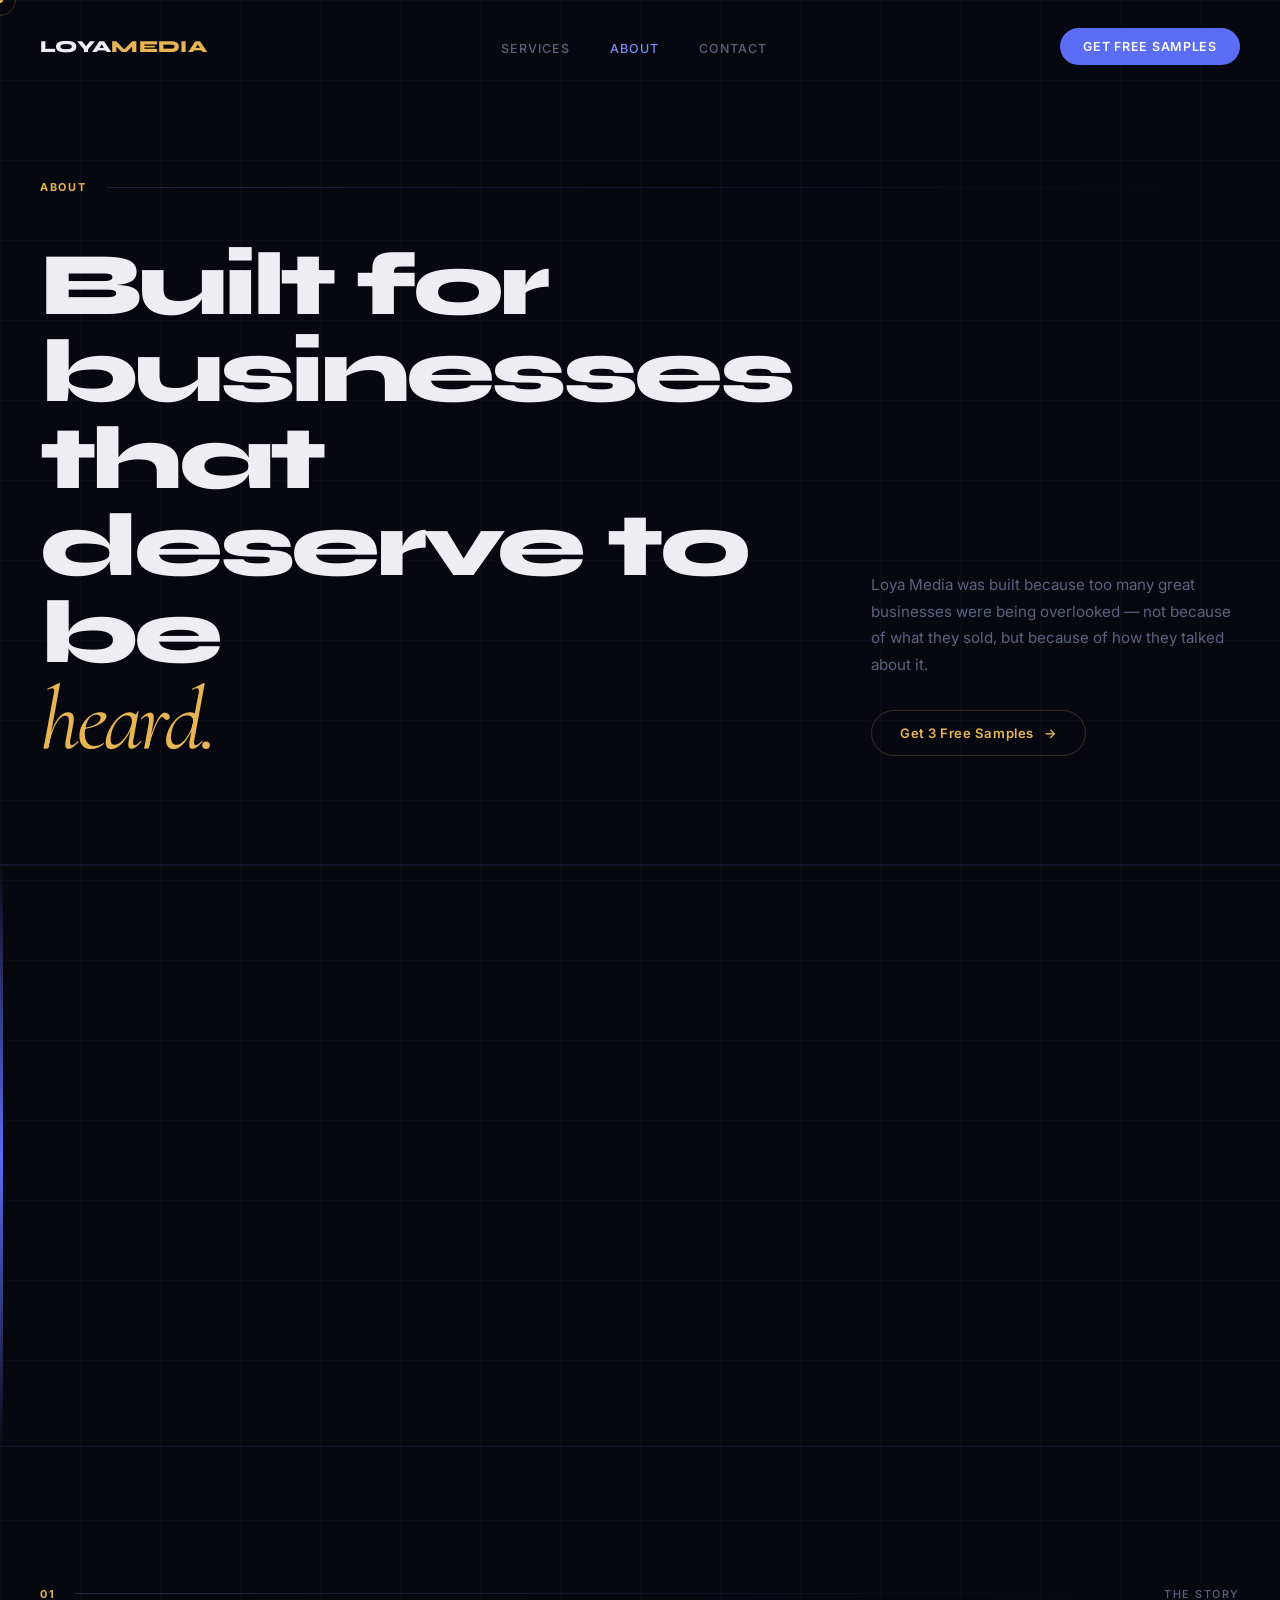
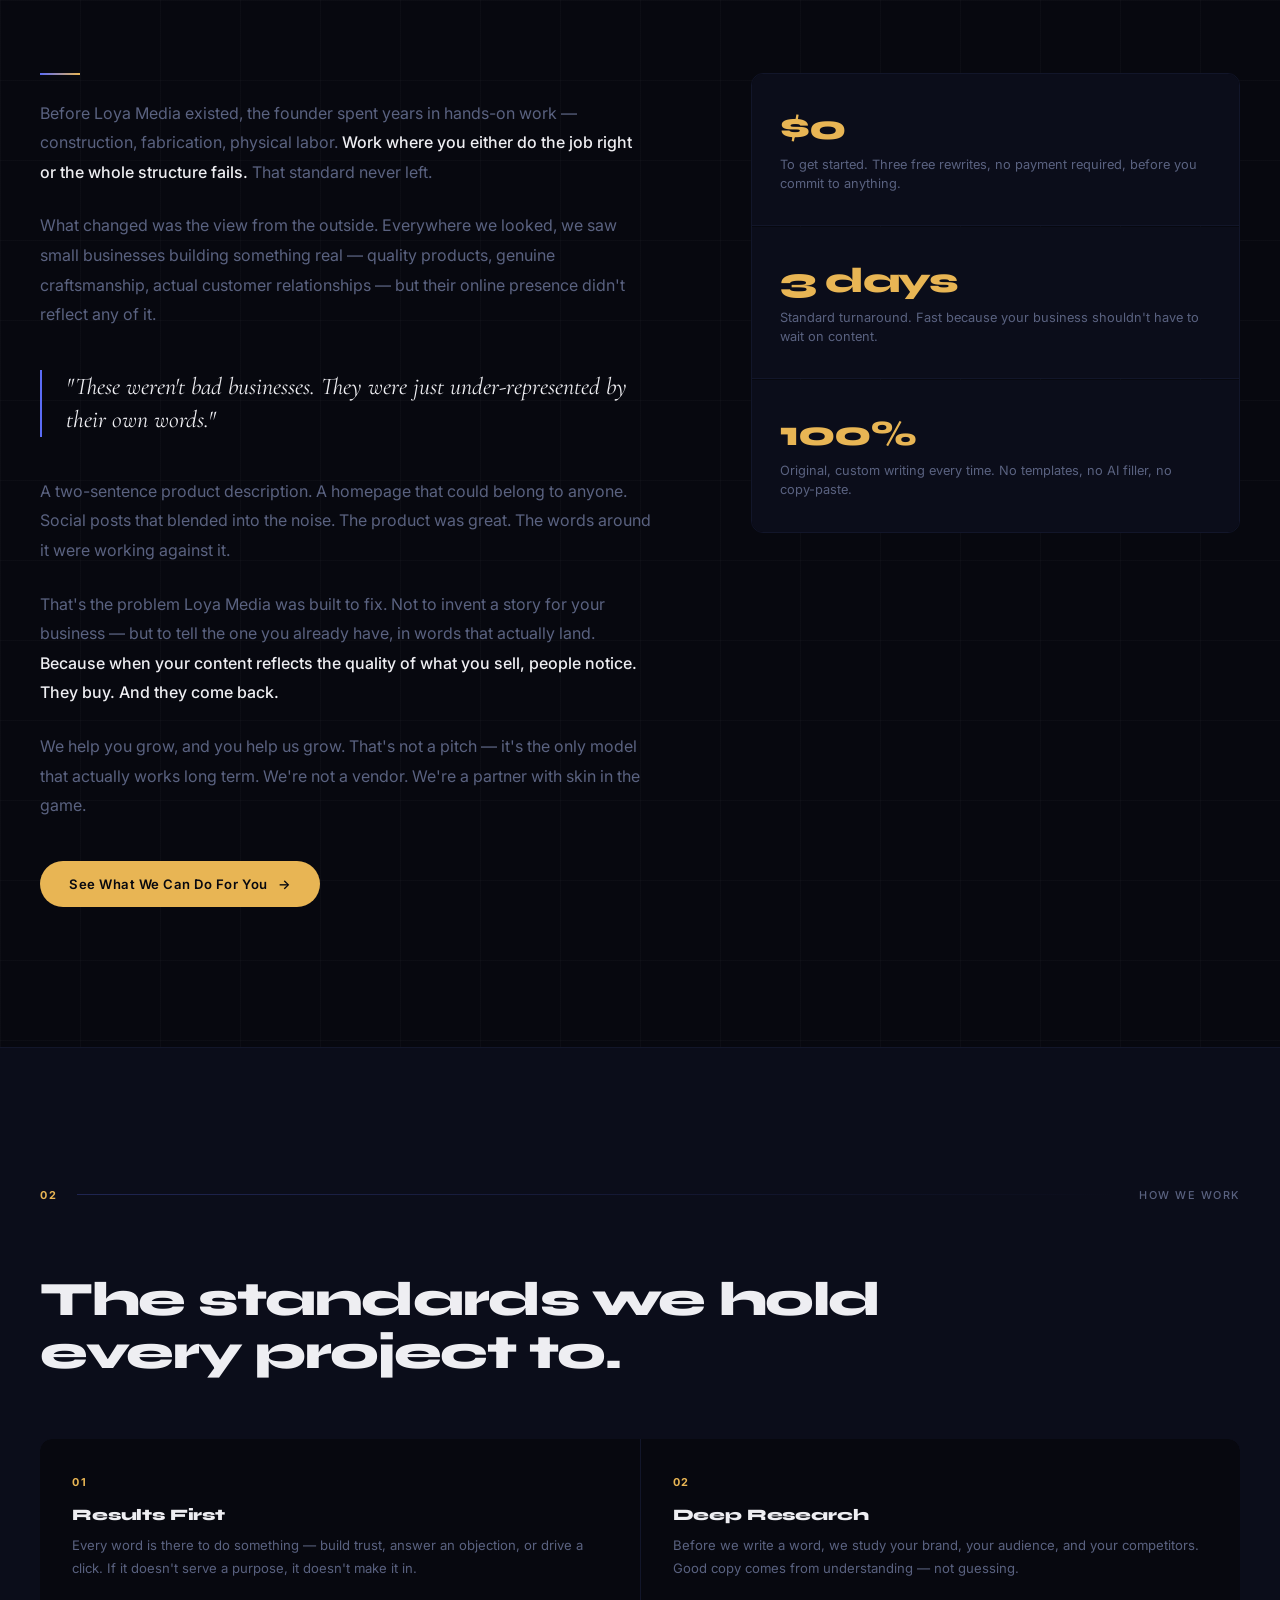
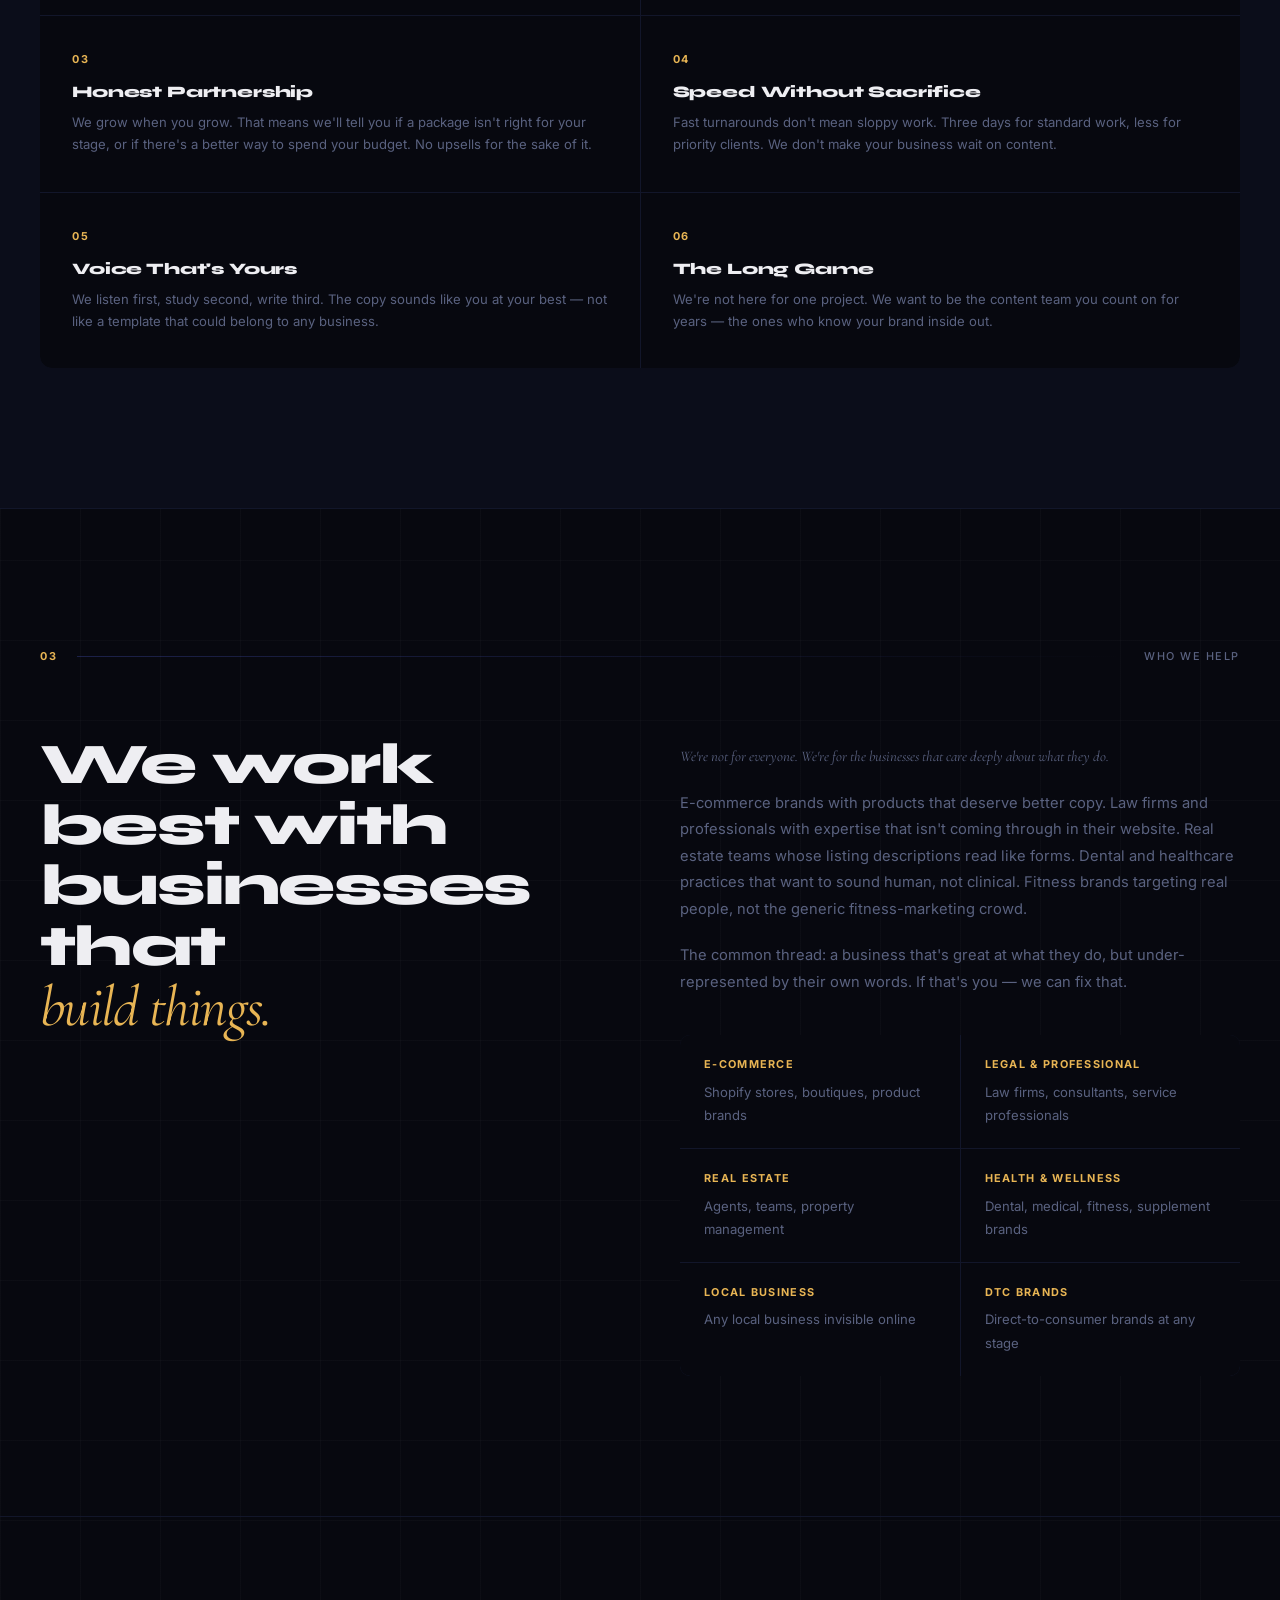
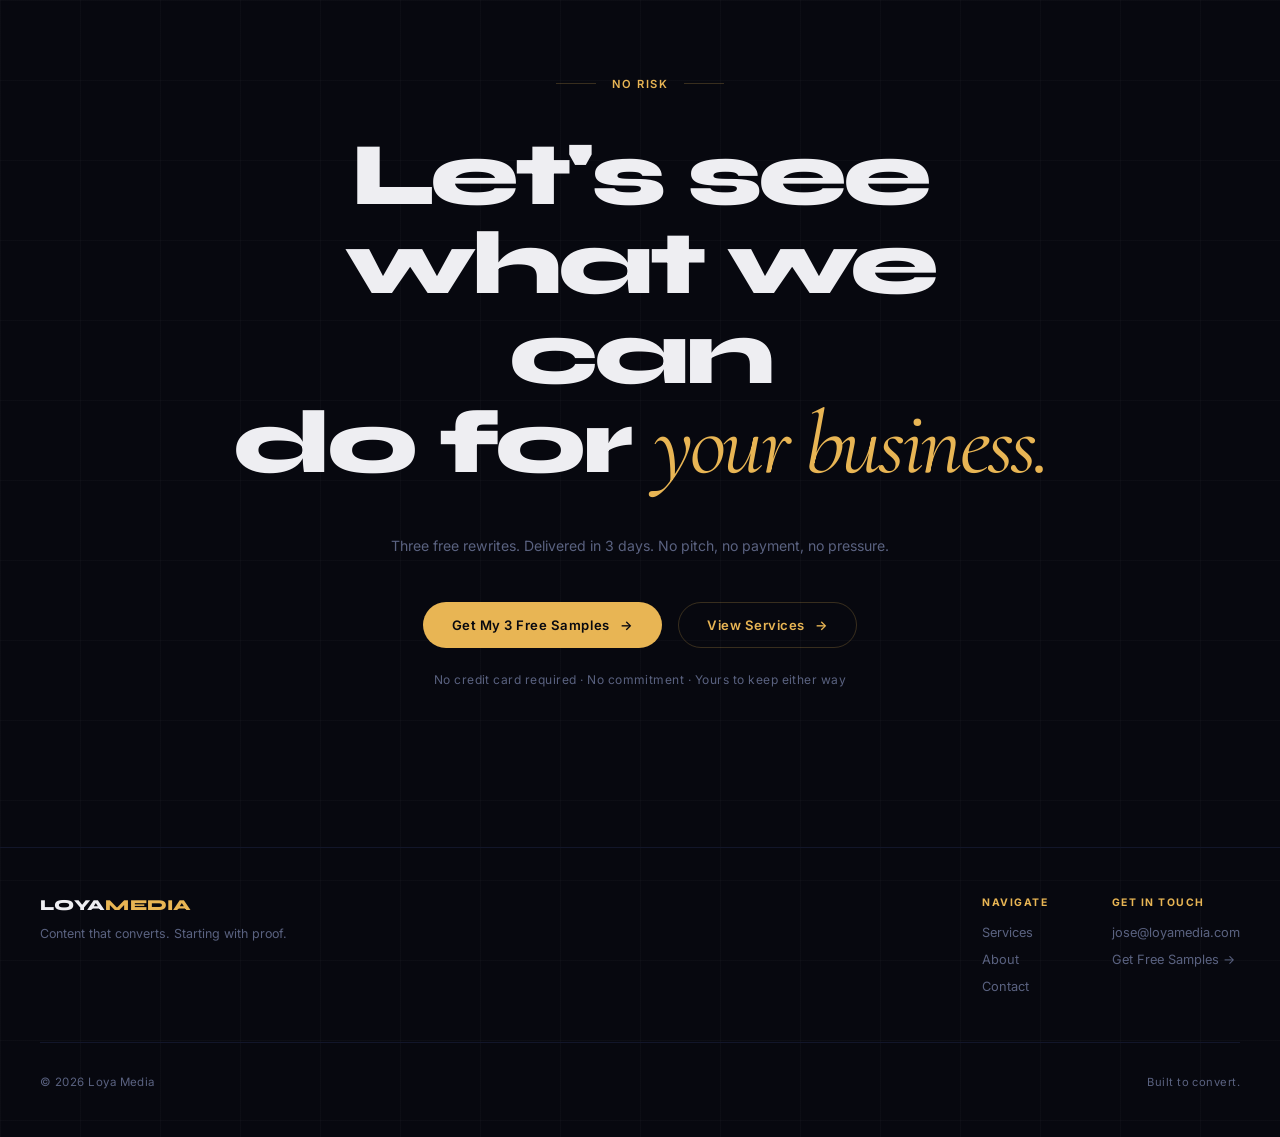
==== commit 21e80eaf: "Add favicon, social share previews, and structured data - Add brand favicon (favicon.svg) and apple-" ====
--- a/about.html
+++ b/about.html
@@ -5,9 +5,27 @@
   <meta name="viewport" content="width=device-width, initial-scale=1.0">
   <title>About — Loya Media</title>
   <meta name="description" content="Loya Media was built to help great small businesses get the words they deserve. The story behind the agency.">
+  <link rel="canonical" href="https://loyamedia.com/about.html">
+  <link rel="icon" type="image/svg+xml" href="favicon.svg">
+  <link rel="apple-touch-icon" href="apple-touch-icon.png">
+  <meta name="theme-color" content="#07080F">
+  <meta property="og:type" content="website">
+  <meta property="og:site_name" content="Loya Media">
+  <meta property="og:title" content="About — Loya Media">
+  <meta property="og:description" content="Loya Media was built to help great small businesses get the words they deserve. The story behind the agency.">
+  <meta property="og:url" content="https://loyamedia.com/about.html">
+  <meta property="og:image" content="https://loyamedia.com/og-image.png">
+  <meta property="og:image:width" content="1200">
+  <meta property="og:image:height" content="630">
+  <meta property="og:image:alt" content="Loya Media — built for businesses that deserve to be heard.">
+  <meta name="twitter:card" content="summary_large_image">
+  <meta name="twitter:title" content="About — Loya Media">
+  <meta name="twitter:description" content="Built to help great small businesses get the words they deserve.">
+  <meta name="twitter:image" content="https://loyamedia.com/og-image.png">
   <link rel="preconnect" href="https://fonts.googleapis.com">
   <link rel="preconnect" href="https://fonts.gstatic.com" crossorigin>
   <link href="https://fonts.googleapis.com/css2?family=Cormorant+Garamond:ital,wght@0,400;1,400;1,500&family=Syne:wght@700;800&family=Inter:wght@400;500;600&display=swap" rel="stylesheet">
+  <script>document.documentElement.classList.add('js');</script>
   <link rel="stylesheet" href="style.css">
 </head>
 <body>
@@ -74,7 +92,7 @@
     <div class="about-grid">
       <div class="about-main">
         <div class="gold-bar reveal"></div>
-        <p class="reveal">Before Loya Media existed, founder Jose Loya spent years in hands-on work — construction, fabrication, physical labor. <strong>Work where you either do the job right or the whole structure fails.</strong> That standard never left.</p>
+        <p class="reveal">Before Loya Media existed, the founder spent years in hands-on work — construction, fabrication, physical labor. <strong>Work where you either do the job right or the whole structure fails.</strong> That standard never left.</p>
 
         <p class="reveal">What changed was the view from the outside. Everywhere we looked, we saw small businesses building something real — quality products, genuine craftsmanship, actual customer relationships — but their online presence didn't reflect any of it.</p>
 
@@ -180,8 +198,8 @@
         </h2>
       </div>
       <div class="editorial-body">
-        <p class="editorial-statement reveal delay-1">We're not for everyone. We go deepest in three industries: real estate, health &amp; aesthetics, and e-commerce.</p>
-        <p class="reveal delay-2">Real estate agents and teams whose listing descriptions read like forms and whose local expertise never shows up in writing. Dental practices, med spas, and wellness brands that want to sound human, not clinical. E-commerce and DTC brands with products that deserve better copy. If your business sits outside those three, we still take on a limited number of projects — the free samples work exactly the same.</p>
+        <p class="editorial-statement reveal delay-1">We're not for everyone. We're for the businesses that care deeply about what they do.</p>
+        <p class="reveal delay-2">E-commerce brands with products that deserve better copy. Law firms and professionals with expertise that isn't coming through in their website. Real estate teams whose listing descriptions read like forms. Dental and healthcare practices that want to sound human, not clinical. Fitness brands targeting real people, not the generic fitness-marketing crowd.</p>
         <p class="reveal delay-3">The common thread: a business that's great at what they do, but under-represented by their own words. If that's you — we can fix that.</p>
 
         <div style="margin-top:40px;display:grid;grid-template-columns:1fr 1fr;gap:1px;background:var(--border);border-radius:10px;overflow:hidden;" class="reveal delay-4">
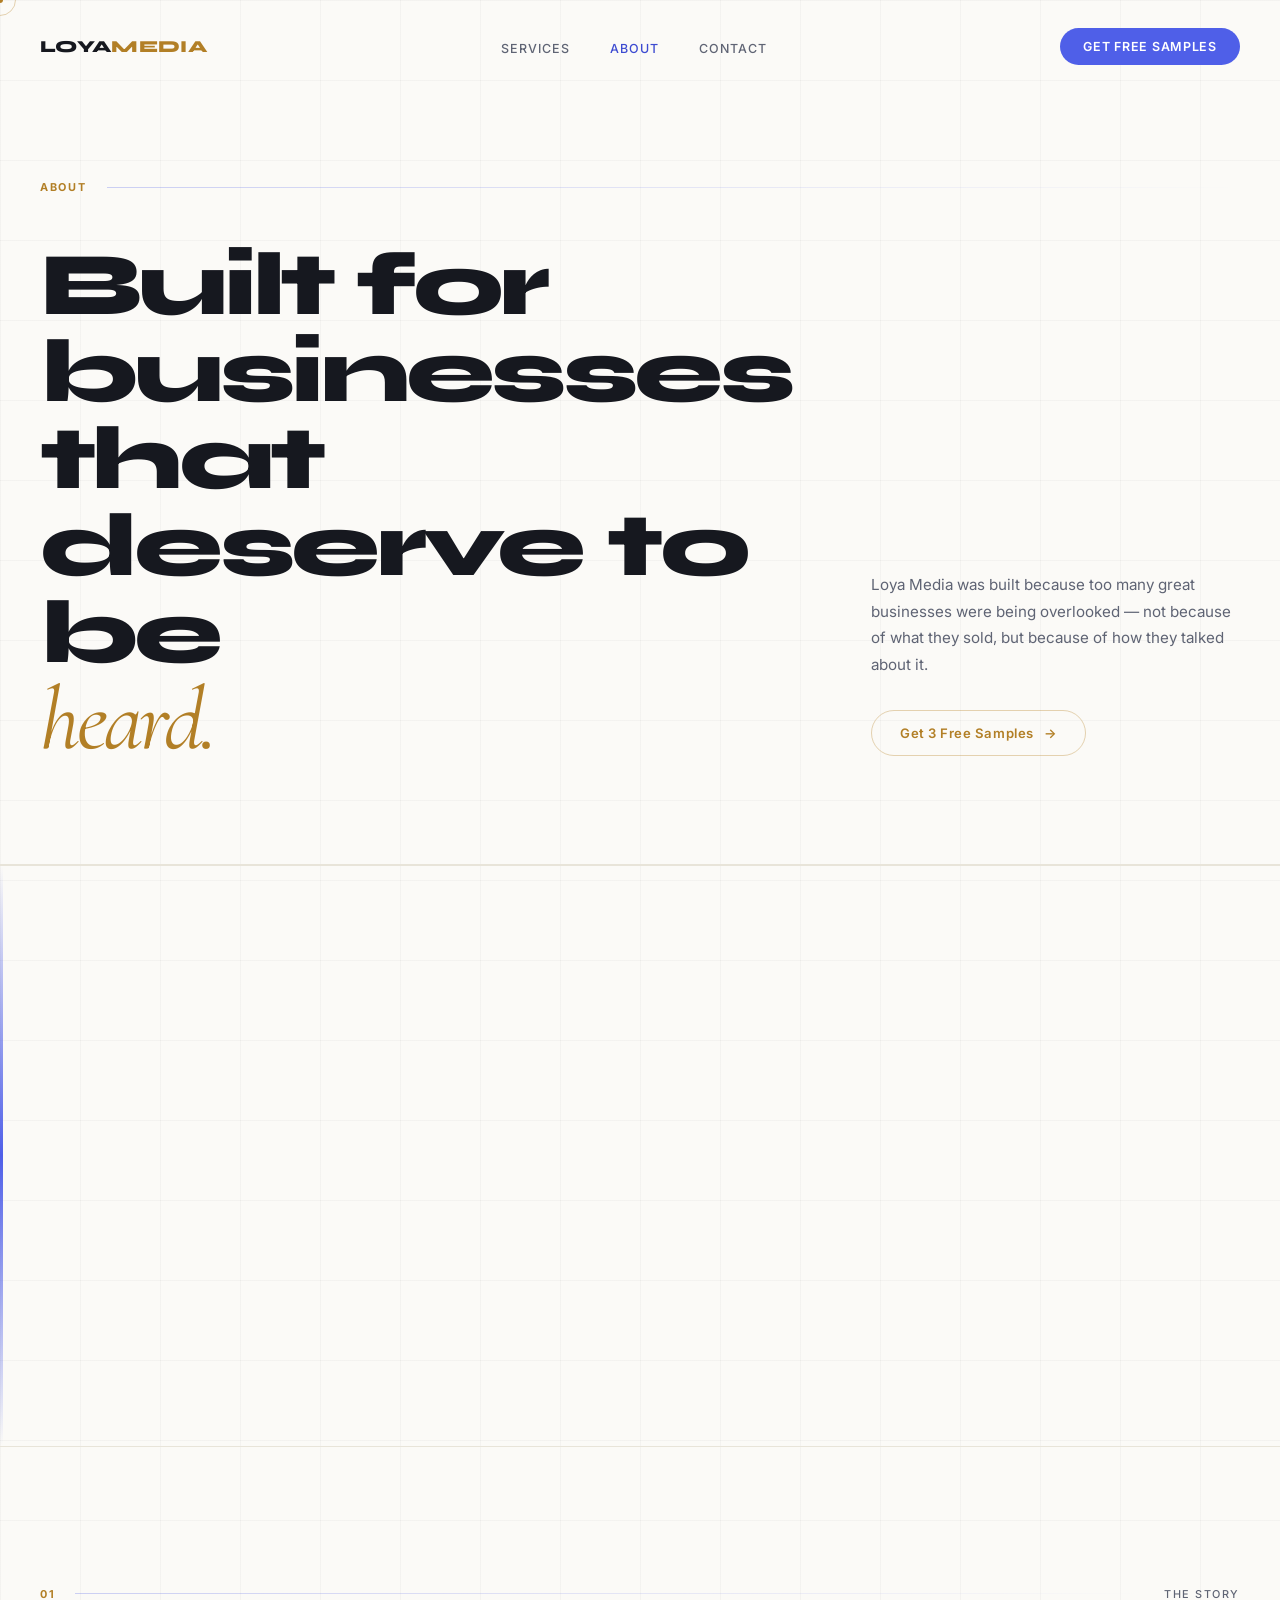
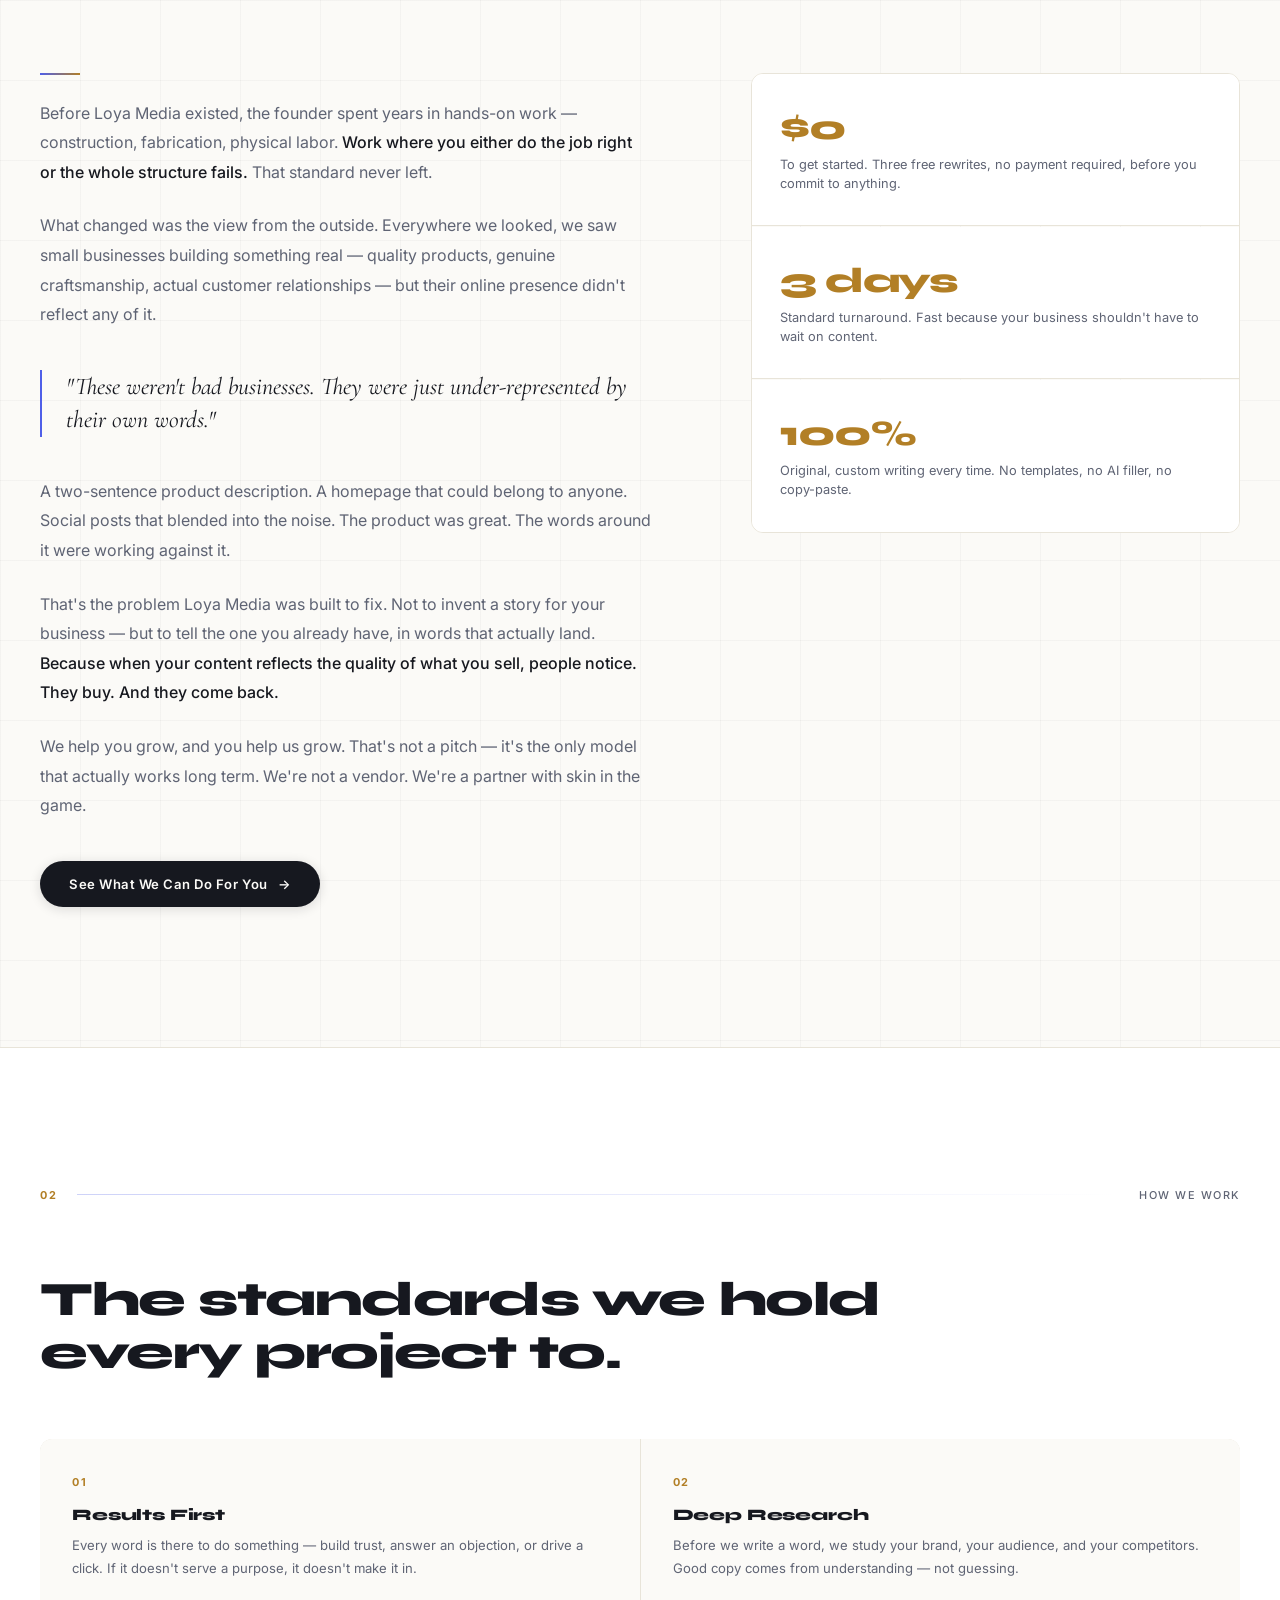
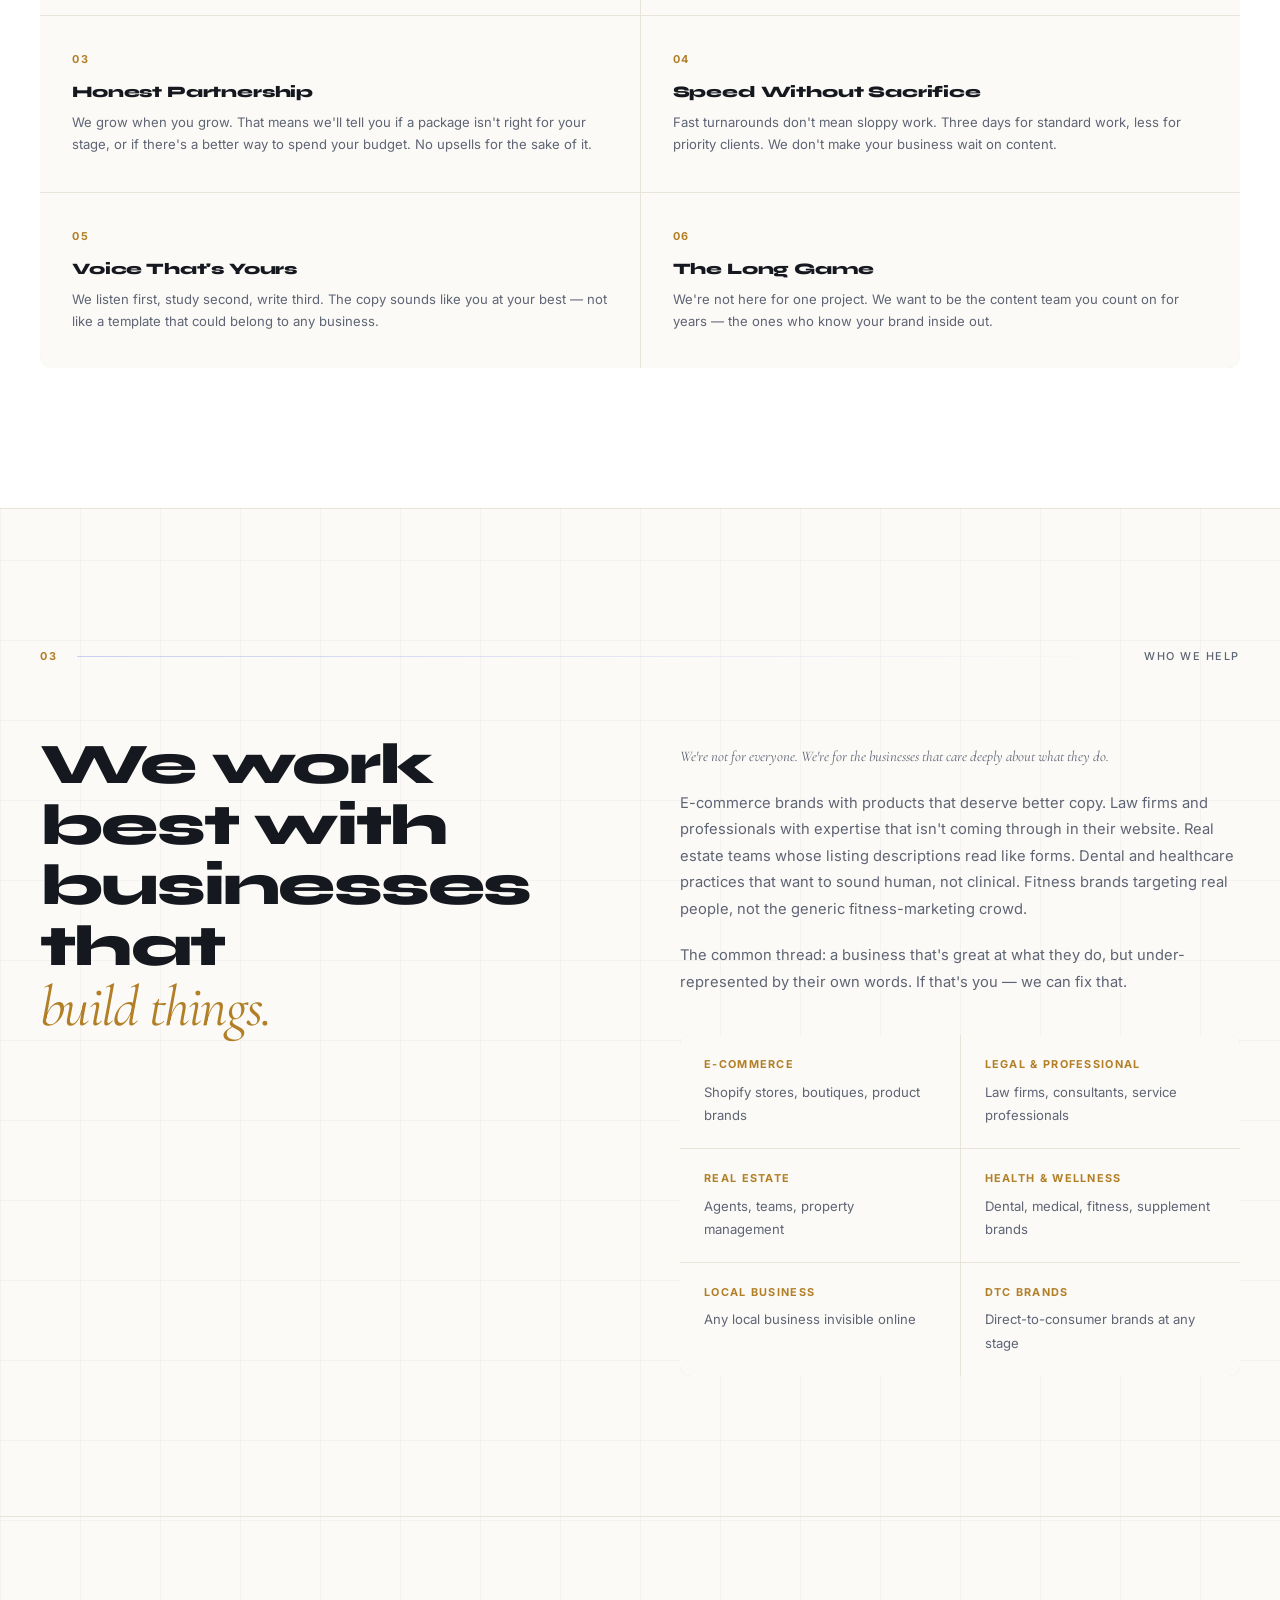
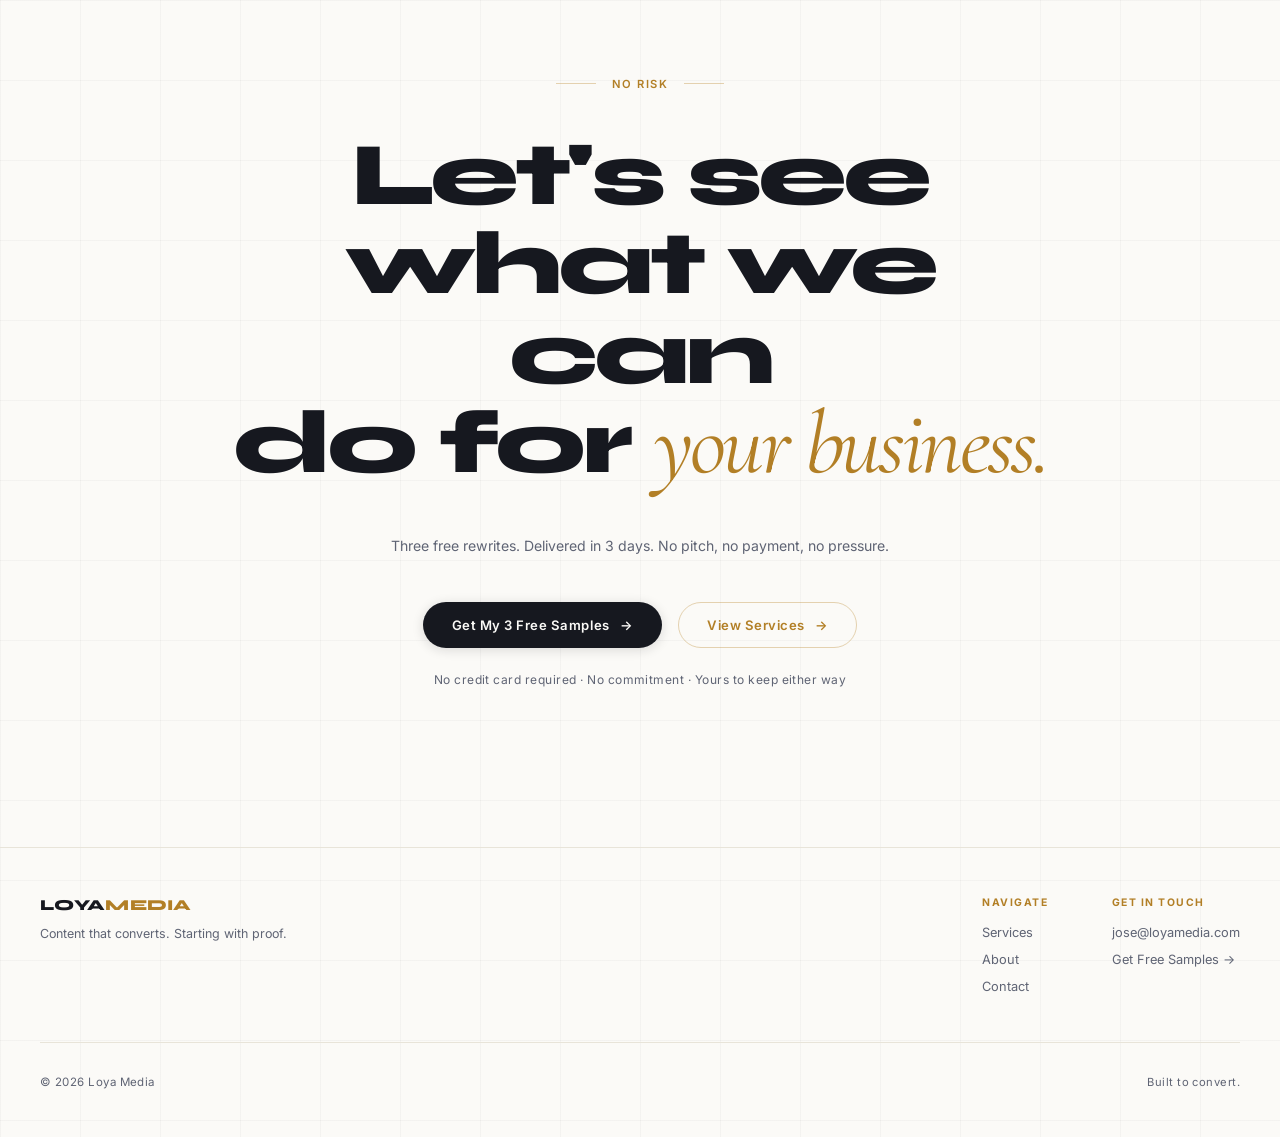
==== commit 91d62370: "Redesign: light editorial theme, founding-client offer, refined interactions - Flip the palette from" ====
--- a/about.html
+++ b/about.html
@@ -3,12 +3,20 @@
 <head>
   <meta charset="UTF-8">
   <meta name="viewport" content="width=device-width, initial-scale=1.0">
+  <!-- Google Analytics (GA4) -->
+  <script async src="https://www.googletagmanager.com/gtag/js?id=G-H80RY4Z58L"></script>
+  <script>
+    window.dataLayer = window.dataLayer || [];
+    function gtag(){dataLayer.push(arguments);}
+    gtag('js', new Date());
+    gtag('config', 'G-H80RY4Z58L');
+  </script>
   <title>About — Loya Media</title>
   <meta name="description" content="Loya Media was built to help great small businesses get the words they deserve. The story behind the agency.">
   <link rel="canonical" href="https://loyamedia.com/about.html">
   <link rel="icon" type="image/svg+xml" href="favicon.svg">
   <link rel="apple-touch-icon" href="apple-touch-icon.png">
-  <meta name="theme-color" content="#07080F">
+  <meta name="theme-color" content="#FBFAF7">
   <meta property="og:type" content="website">
   <meta property="og:site_name" content="Loya Media">
   <meta property="og:title" content="About — Loya Media">
--- a/style.css
+++ b/style.css
@@ -7,22 +7,22 @@
 
 /* ── Variables ──────────────────────────────── */
 :root {
-  --bg:           #07080F;
-  --surface:      #0B0D1A;
-  --navy:         #080D2E;
-  --gold:         #E8B554;
-  --gold-light:   #F5CC7A;
-  --gold-dim:     rgba(232,181,84,0.08);
-  --gold-border:  rgba(232,181,84,0.22);
-  --accent:       #5B6CF6;
-  --accent-light: #7B8BF8;
-  --accent-dim:   rgba(91,108,246,0.08);
-  --accent-border:rgba(91,108,246,0.25);
-  --text:         #EEEEF2;
-  --muted:        #5A6280;
-  --faint:        rgba(238,238,242,0.04);
-  --border:       #12162A;
-  --border-mid:   #1A2040;
+  --bg:           #FBFAF7;
+  --surface:      #FFFFFF;
+  --navy:         #EEF1FE;
+  --gold:         #B27F26;
+  --gold-light:   #E8B554;
+  --gold-dim:     rgba(183,132,40,0.07);
+  --gold-border:  rgba(183,132,40,0.35);
+  --accent:       #4F5FE8;
+  --accent-light: #3D4BD1;
+  --accent-dim:   rgba(79,95,232,0.07);
+  --accent-border:rgba(79,95,232,0.28);
+  --text:         #16181F;
+  --muted:        #5F6474;
+  --faint:        rgba(22,24,31,0.04);
+  --border:       #E8E4D9;
+  --border-mid:   #D8D3C5;
   --font-display: 'Syne', sans-serif;
   --font-body:    'Inter', sans-serif;
   --font-serif:   'Cormorant Garamond', serif;
@@ -38,15 +38,15 @@
   font-family: var(--font-body);
   -webkit-font-smoothing: antialiased;
   overflow-x: hidden;
-  cursor: none;
   background-image:
-    linear-gradient(rgba(238,238,242,0.022) 1px, transparent 1px),
-    linear-gradient(90deg, rgba(238,238,242,0.022) 1px, transparent 1px);
+    linear-gradient(rgba(22,24,31,0.032) 1px, transparent 1px),
+    linear-gradient(90deg, rgba(22,24,31,0.032) 1px, transparent 1px);
   background-size: 80px 80px;
 }
 a { color: inherit; text-decoration: none; }
 ul { list-style: none; }
 img { display: block; max-width: 100%; }
+::selection { background: rgba(232,181,84,0.35); color: var(--text); }
 
 /* ── Custom Cursor ──────────────────────────── */
 .cursor-dot {
@@ -77,6 +77,11 @@
 .cursor-dot.hover  { width: 10px; height: 10px; }
 .cursor-ring.hover { width: 52px; height: 52px; border-color: rgba(232,181,84,0.5); }
 @media (hover: none) { .cursor-dot, .cursor-ring { display: none; } }
+/* Hide the native cursor ONLY once JS has installed the custom one, and only
+   on precise-pointer devices. Without JS, the normal cursor always shows. */
+@media (hover: hover) and (pointer: fine) {
+  body.custom-cursor { cursor: none; }
+}
 
 /* ── Container ──────────────────────────────── */
 .container {
@@ -96,7 +101,7 @@
 }
 nav.scrolled {
   padding: 18px 0;
-  background: rgba(7,8,15,0.9);
+  background: rgba(251,250,247,0.88);
   backdrop-filter: blur(16px);
   border-bottom: 1px solid var(--border);
 }
@@ -142,7 +147,7 @@
   border-radius: 100px;
   transition: background 0.2s, box-shadow 0.2s;
 }
-.nav-cta:hover { background: var(--accent-light); box-shadow: 0 0 20px rgba(91,108,246,0.4); }
+.nav-cta:hover { background: var(--accent-light); box-shadow: 0 4px 16px rgba(79,95,232,0.30); }
 .menu-toggle {
   display: none;
   flex-direction: column;
@@ -211,7 +216,6 @@
   letter-spacing: -0.04em;
   color: var(--text);
   margin-bottom: 56px;
-  text-shadow: 0 0 80px rgba(91,108,246,0.15);
 }
 .hero-heading em {
   font-style: italic;
@@ -245,23 +249,27 @@
   border: 1px solid var(--gold-border);
   padding: 14px 28px;
   border-radius: 100px;
-  transition: background 0.25s, border-color 0.25s, gap 0.25s;
+  transition: background 0.25s, border-color 0.25s, gap 0.25s,
+              transform 0.25s var(--ease-out), box-shadow 0.25s;
   white-space: nowrap;
 }
 .cta-pill:hover {
   background: var(--gold-dim);
   border-color: var(--gold);
   gap: 16px;
+  transform: translateY(-2px);
 }
 .cta-pill-dark {
-  background: var(--gold);
-  color: #07080F;
+  background: var(--text);
+  color: #FBFAF7;
   border-color: transparent;
+  box-shadow: 0 2px 12px rgba(22,24,31,0.14);
 }
 .cta-pill-dark:hover {
-  background: var(--gold-light);
+  background: #2A2D3A;
   border-color: transparent;
-  color: #07080F;
+  color: #FFFFFF;
+  box-shadow: 0 8px 24px rgba(22,24,31,0.18);
 }
 .cta-pill-accent {
   background: var(--accent);
@@ -271,7 +279,7 @@
 .cta-pill-accent:hover {
   background: var(--accent-light);
   border-color: transparent;
-  box-shadow: 0 0 24px rgba(91,108,246,0.4);
+  box-shadow: 0 6px 20px rgba(79,95,232,0.30);
   color: #fff;
 }
 
@@ -502,10 +510,9 @@
   font-size: clamp(4rem, 8vw, 7rem);
   font-weight: 800;
   letter-spacing: -0.04em;
-  color: rgba(91,108,246,0.55);
+  color: rgba(79,95,232,0.35);
   line-height: 1;
   margin-bottom: 32px;
-  text-shadow: 0 0 60px rgba(91,108,246,0.35);
 }
 .step-col h3 {
   font-family: var(--font-display);
@@ -529,7 +536,11 @@
   border: 1px solid var(--border);
   border-radius: 16px;
   overflow: hidden;
-}
+  background: var(--surface);
+  box-shadow: 0 4px 32px rgba(22,24,31,0.06);
+}
+.price-col:hover { background: #FDFCFA; }
+.price-col.popular:hover { background: var(--navy); }
 .price-col {
   padding: 48px 40px;
   border-right: 1px solid var(--border);
@@ -540,7 +551,7 @@
 .price-col.popular {
   background: var(--navy);
   border-top: 2px solid var(--accent) !important;
-  box-shadow: inset 0 0 60px rgba(91,108,246,0.06);
+  box-shadow: inset 0 0 60px rgba(79,95,232,0.05);
 }
 .pop-label {
   position: absolute;
@@ -555,7 +566,7 @@
   border: 1px solid transparent;
   padding: 4px 12px;
   border-radius: 100px;
-  box-shadow: 0 0 16px rgba(91,108,246,0.35);
+  box-shadow: 0 2px 12px rgba(79,95,232,0.30);
 }
 .price-tier {
   font-size: 0.68rem;
@@ -616,6 +627,38 @@
   font-size: 0.7rem;
   flex-shrink: 0;
 }
+
+/* ── Founding-client offer ──────────────────── */
+.launch-offer {
+  display: flex;
+  align-items: center;
+  gap: 20px;
+  flex-wrap: wrap;
+  border: 1px solid var(--gold-border);
+  background: linear-gradient(90deg, rgba(232,181,84,0.14), rgba(232,181,84,0.04));
+  border-radius: 12px;
+  padding: 18px 24px;
+  margin-bottom: 32px;
+}
+.launch-offer-tag {
+  font-size: 0.65rem;
+  font-weight: 700;
+  letter-spacing: 0.12em;
+  text-transform: uppercase;
+  color: #16181F;
+  background: var(--gold-light);
+  padding: 6px 14px;
+  border-radius: 100px;
+  white-space: nowrap;
+  flex-shrink: 0;
+}
+.launch-offer p {
+  font-size: 0.88rem;
+  color: var(--text);
+  line-height: 1.6;
+  margin: 0;
+}
+.launch-offer p strong { font-weight: 700; }
 
 /* ── One-time projects ──────────────────────── */
 .projects-list {
@@ -923,6 +966,7 @@
   border: 1px solid var(--border);
   border-radius: 16px;
   padding: 56px 48px;
+  box-shadow: 0 4px 32px rgba(22,24,31,0.06);
 }
 .form-title {
   font-family: var(--font-display);
@@ -969,16 +1013,32 @@
 .form-success p { font-size: 0.88rem; color: var(--muted); }
 
 /* ── Scroll Reveal ──────────────────────────── */
+/* Content is only hidden when JS is available to reveal it (html.js). With no
+   JS, every .reveal element renders normally instead of staying invisible. */
 .reveal {
+  transition: opacity 0.7s var(--ease-out), transform 0.7s var(--ease-out);
+}
+.js .reveal {
   opacity: 0;
   transform: translateY(28px);
-  transition: opacity 0.7s var(--ease-out), transform 0.7s var(--ease-out);
 }
 .reveal.delay-1 { transition-delay: 0.1s; }
 .reveal.delay-2 { transition-delay: 0.2s; }
 .reveal.delay-3 { transition-delay: 0.3s; }
 .reveal.delay-4 { transition-delay: 0.4s; }
 .reveal.visible  { opacity: 1; transform: none; }
+
+/* ── Reduced Motion ─────────────────────────── */
+@media (prefers-reduced-motion: reduce) {
+  *, *::before, *::after {
+    animation-duration: 0.01ms !important;
+    animation-iteration-count: 1 !important;
+    transition-duration: 0.01ms !important;
+    scroll-behavior: auto !important;
+  }
+  html { scroll-behavior: auto; }
+  .js .reveal { opacity: 1 !important; transform: none !important; }
+}
 
 /* ── Divider ────────────────────────────────── */
 .divider { height: 1px; background: var(--border); }
@@ -1058,8 +1118,8 @@
   width: 1200px;
   height: 1000px;
   background:
-    radial-gradient(ellipse at 65% 35%, rgba(91,108,246,0.22) 0%, transparent 50%),
-    radial-gradient(ellipse at 35% 65%, rgba(232,181,84,0.14) 0%, transparent 50%);
+    radial-gradient(ellipse at 65% 35%, rgba(79,95,232,0.10) 0%, transparent 50%),
+    radial-gradient(ellipse at 35% 65%, rgba(232,181,84,0.16) 0%, transparent 50%);
   pointer-events: none;
   z-index: 0;
 }
@@ -1080,15 +1140,15 @@
   content: '';
   width: 6px;
   height: 6px;
-  background: #4ade80;
+  background: #16A34A;
   border-radius: 50%;
-  box-shadow: 0 0 8px rgba(74,222,128,0.6);
+  box-shadow: 0 0 8px rgba(22,163,74,0.45);
   flex-shrink: 0;
   animation: pulse-dot 2.2s ease-in-out infinite;
 }
 @keyframes pulse-dot {
-  0%, 100% { opacity: 1; box-shadow: 0 0 8px rgba(74,222,128,0.6); }
-  50%       { opacity: 0.5; box-shadow: 0 0 4px rgba(74,222,128,0.3); }
+  0%, 100% { opacity: 1; box-shadow: 0 0 8px rgba(22,163,74,0.45); }
+  50%       { opacity: 0.5; box-shadow: 0 0 4px rgba(22,163,74,0.25); }
 }
 
 /* ── FAQ ────────────────────────────────────── */
@@ -1202,11 +1262,11 @@
 }
 @media (max-width: 720px) { .work-grid { grid-template-columns: 1fr; } }
 .work-card {
-  background: var(--bg);
+  background: var(--surface);
   padding: 40px 36px;
-  transition: background 0.4s var(--ease-out);
-}
-.work-card:hover { background: var(--surface); }
+  transition: background 0.4s var(--ease-out), box-shadow 0.4s var(--ease-out);
+}
+.work-card:hover { background: #FFFFFF; box-shadow: inset 0 0 0 1px var(--gold-border); }
 .work-tag {
   display: inline-block;
   font-family: var(--font-body);
@@ -1231,7 +1291,7 @@
   font-style: italic;
   font-size: 1.12rem;
   line-height: 1.55;
-  color: #B8BCD0;
+  color: #43485C;
   margin: 0 0 20px;
 }
 .work-ba {
@@ -1240,10 +1300,10 @@
 .work-ba .ba-row {
   font-size: 0.92rem; line-height: 1.5; padding: 12px 14px; border-radius: 3px;
 }
-.work-ba .ba-before { background: rgba(238,238,242,0.03); color: var(--muted); border: 1px solid var(--border-mid); }
-.work-ba .ba-after  { background: var(--accent-dim); color: #C9CEF0; border: 1px solid var(--accent-border); }
+.work-ba .ba-before { background: rgba(22,24,31,0.03); color: var(--muted); border: 1px solid var(--border-mid); }
+.work-ba .ba-after  { background: var(--accent-dim); color: #333C99; border: 1px solid var(--accent-border); }
 .work-ba .ba-lbl { display:block; font-family:var(--font-body); font-size:0.6rem; font-weight:600; letter-spacing:0.12em; text-transform:uppercase; margin-bottom:6px; }
-.work-ba .ba-before .ba-lbl { color:#6A4A4A; }
+.work-ba .ba-before .ba-lbl { color:#A05B5B; }
 .work-ba .ba-after  .ba-lbl { color: var(--accent-light); }
 .work-why {
   font-family: var(--font-body);
@@ -1253,43 +1313,4 @@
   padding-top: 18px;
   border-top: 1px solid var(--border);
 }
-.work-why b { color: #B8BCD0; font-weight: 600; }
-
-/* ── Niche columns (Who We Write For) ───────── */
-.niche-cols {
-  display: grid;
-  grid-template-columns: repeat(3, 1fr);
-  gap: 0;
-  border-top: 1px solid var(--border);
-}
-.niche-cols .service-col:nth-child(3) { border-right: none; padding-right: 0; }
-@media (max-width: 1000px) {
-  .niche-cols { grid-template-columns: 1fr; }
-  .niche-cols .service-col { border-right: none !important; border-top: 1px solid var(--border); padding-left: 0 !important; padding-right: 0 !important; }
-  .niche-cols .service-col:first-child { border-top: none; }
-}
-
-/* ── Founder note (Contact) ─────────────────── */
-.founder-note {
-  margin-top: 40px;
-  padding: 28px 32px;
-  border-left: 3px solid var(--gold);
-  background: var(--surface);
-  border-radius: 0 12px 12px 0;
-}
-.founder-note p {
-  font-size: 0.9rem;
-  color: var(--text);
-  line-height: 1.8;
-  font-style: italic;
-  font-family: var(--font-serif);
-}
-.founder-note .founder-sig {
-  margin-top: 14px;
-  font-family: var(--font-body);
-  font-style: normal;
-  font-size: 0.78rem;
-  font-weight: 600;
-  color: var(--muted);
-  letter-spacing: 0.06em;
-}
+.work-why b { color: #33384C; font-weight: 600; }
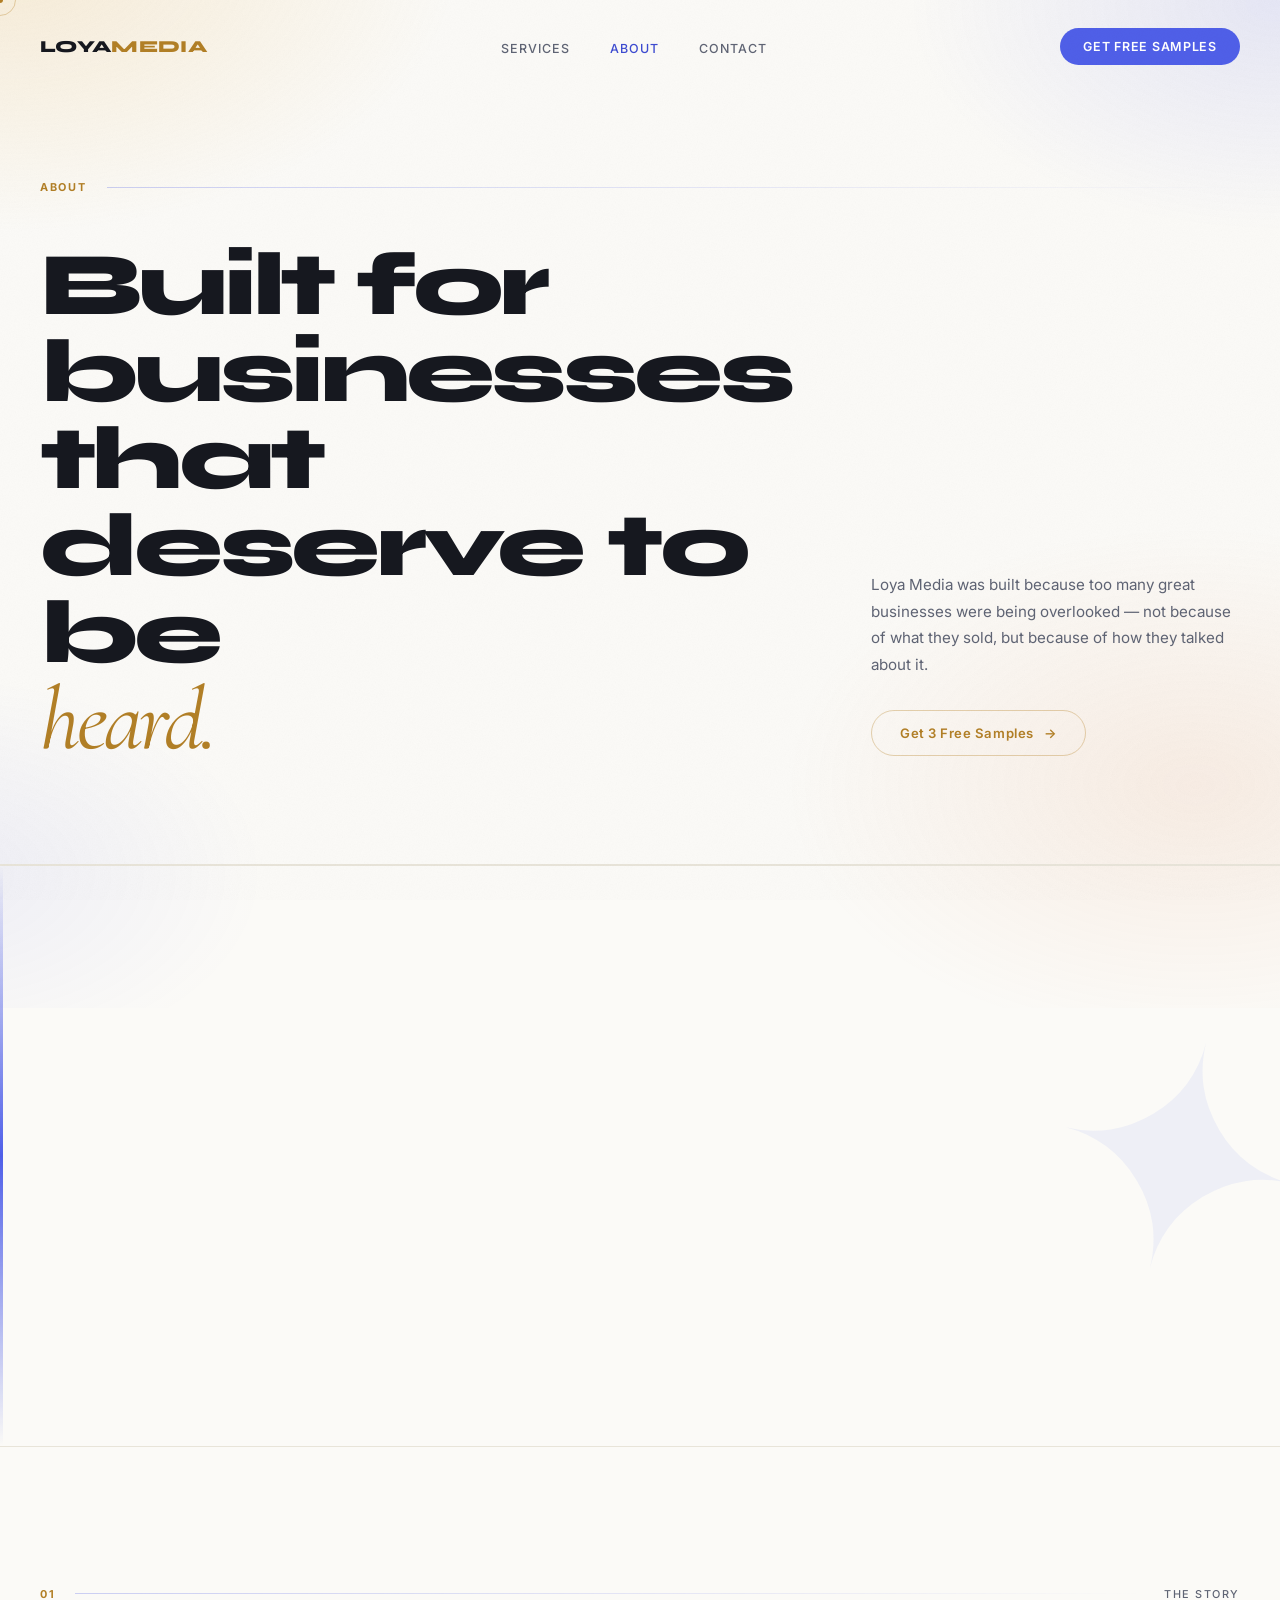
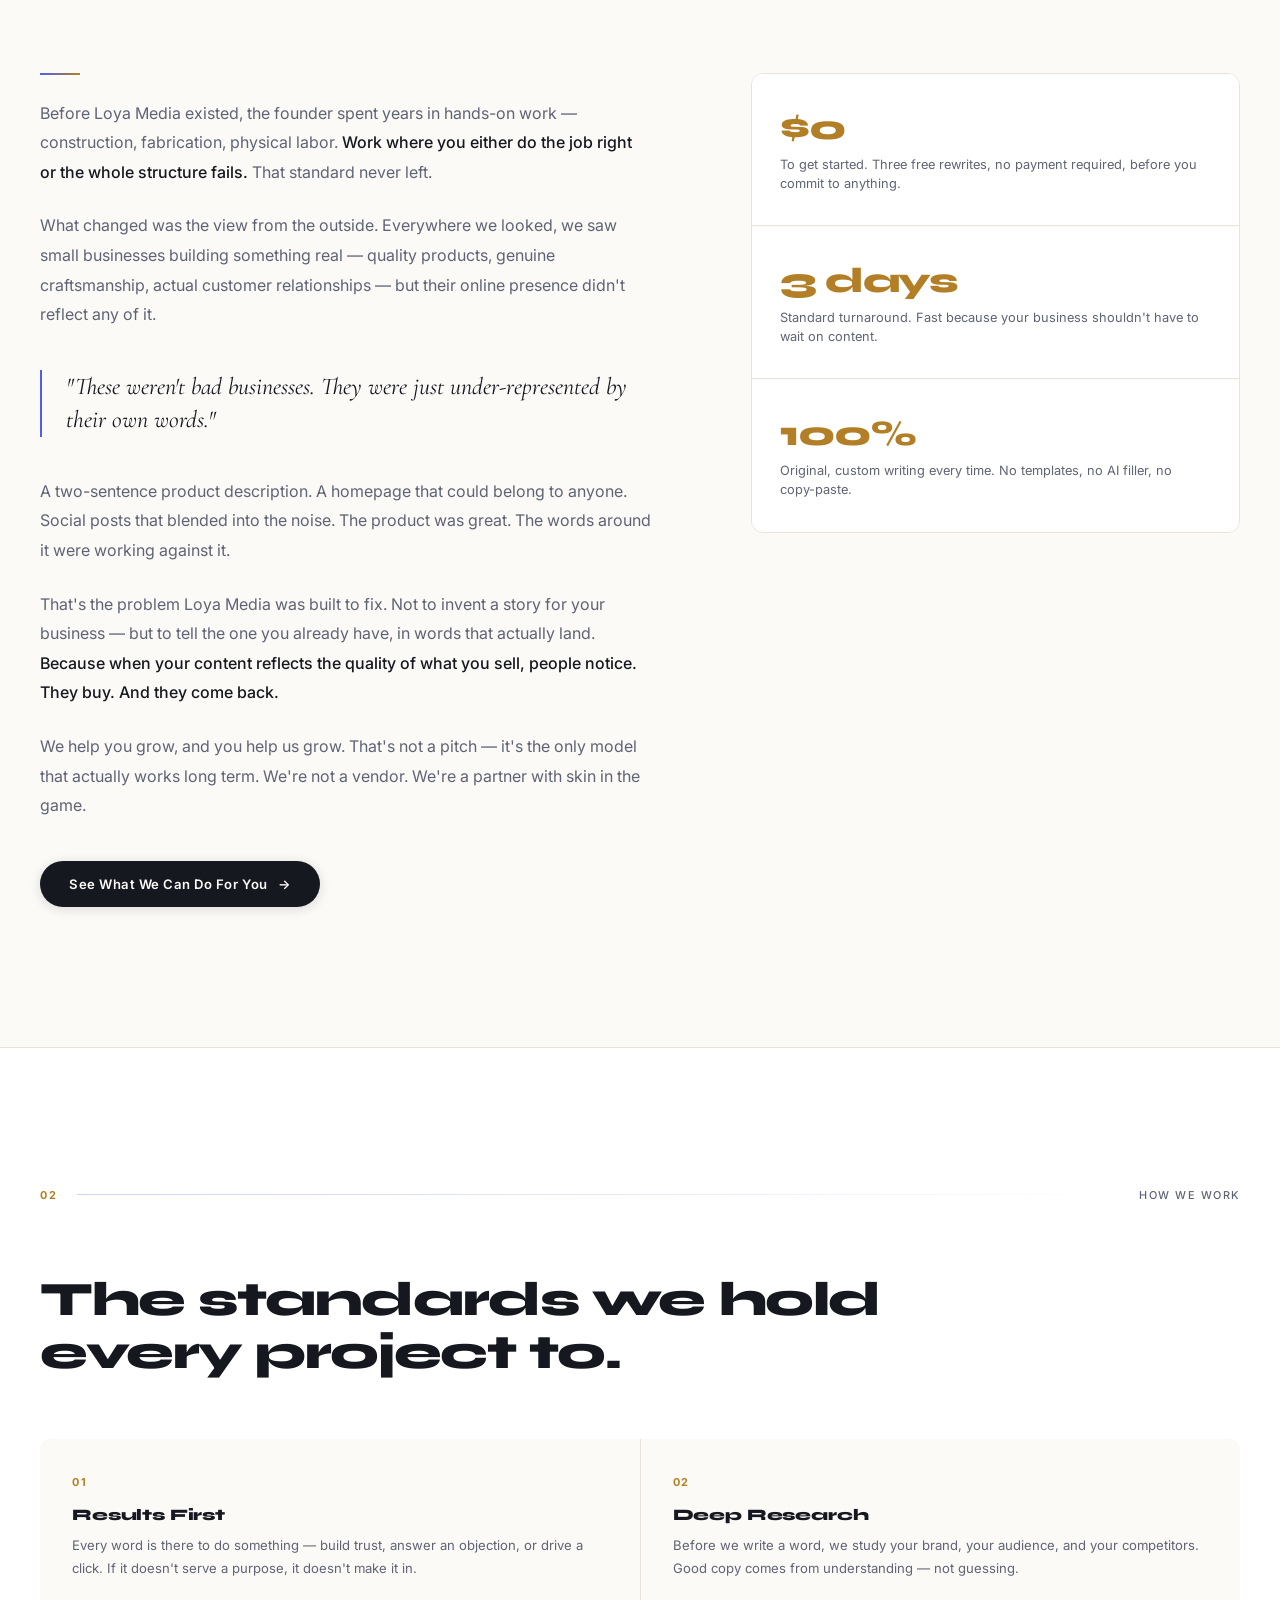
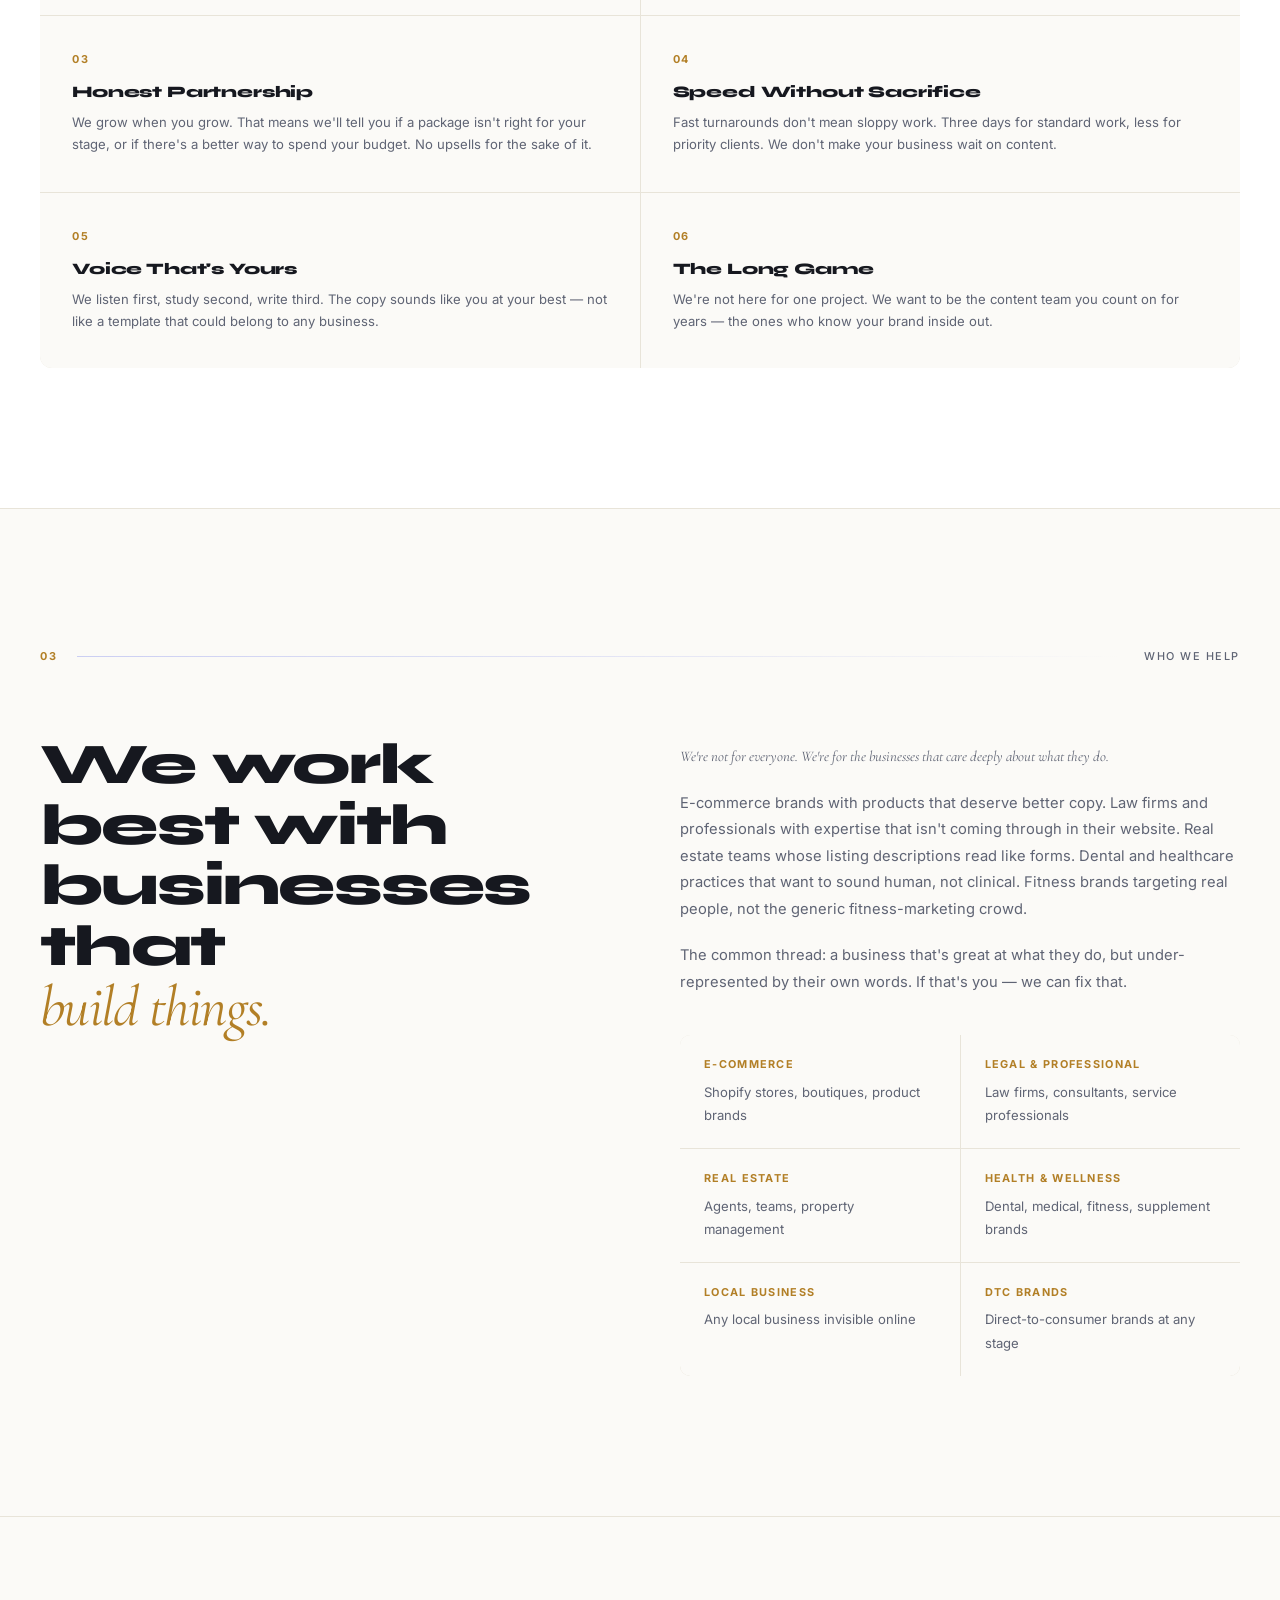
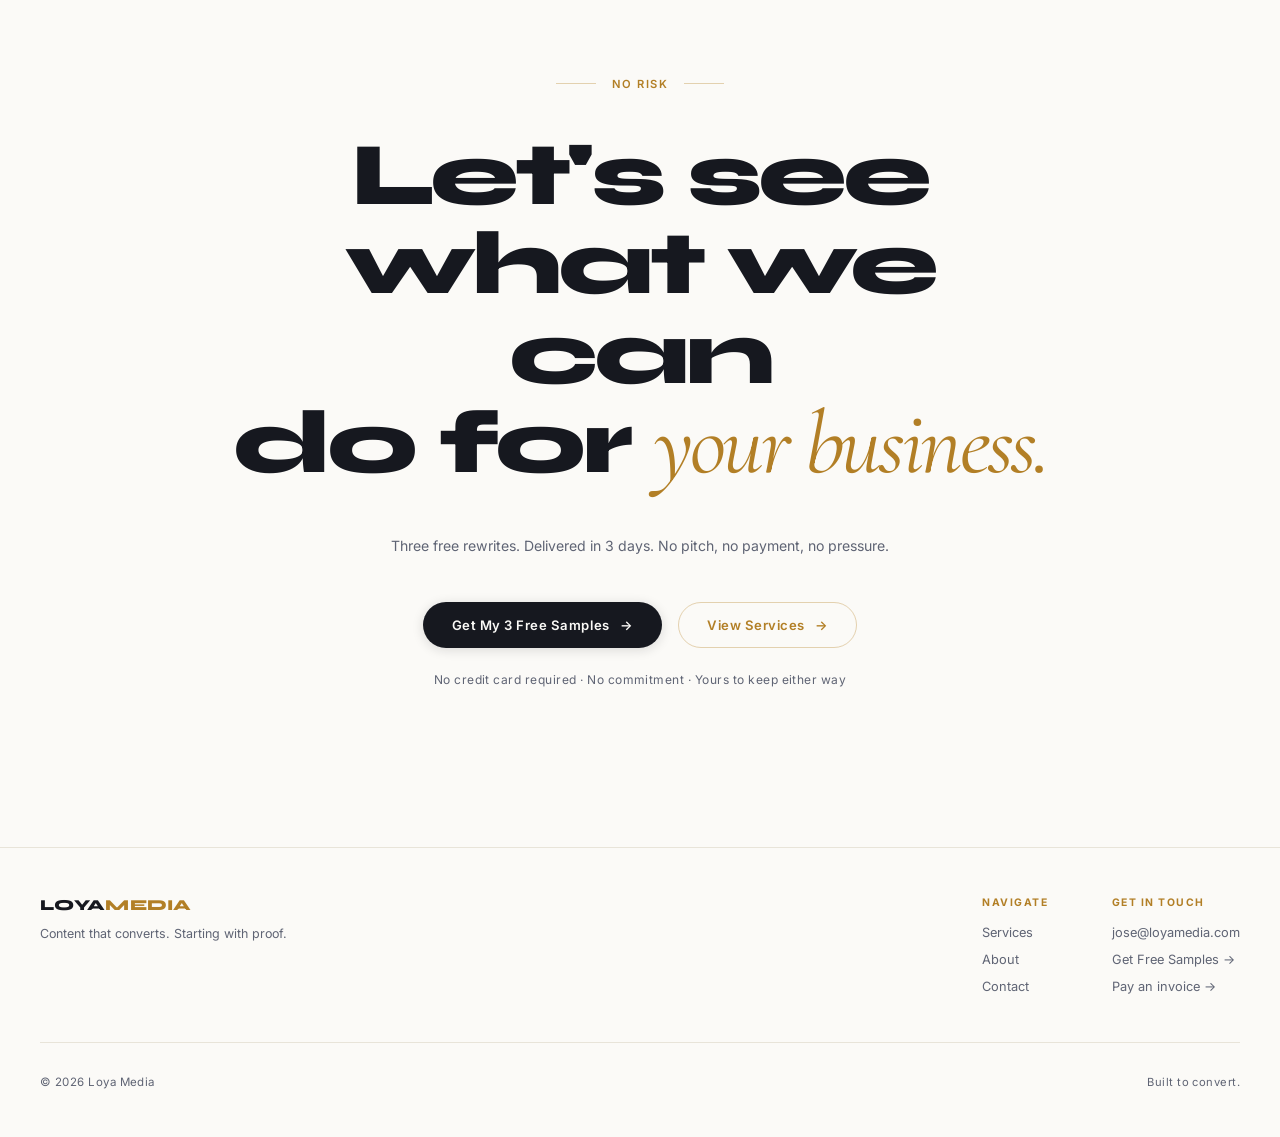
==== commit 64ee2dbe: "Add 'Pay an invoice' PayPal link to footer Adds a paypal.biz/loyamedia link to the Get In Touch foot" ====
--- a/about.html
+++ b/about.html
@@ -276,6 +276,7 @@
           <span class="footer-col-label">Get In Touch</span>
           <a href="mailto:jose@loyamedia.com">jose@loyamedia.com</a>
           <a href="contact.html">Get Free Samples →</a>
+          <a href="https://www.paypal.biz/loyamedia" target="_blank" rel="noopener">Pay an invoice →</a>
         </div>
       </div>
     </div>
--- a/style.css
+++ b/style.css
@@ -31,17 +31,44 @@
 
 /* ── Reset ──────────────────────────────────── */
 *, *::before, *::after { box-sizing: border-box; margin: 0; padding: 0; }
-html { scroll-behavior: smooth; font-size: 16px; }
+html { scroll-behavior: smooth; font-size: 16px; background: var(--bg); }
 body {
-  background: var(--bg);
+  background: transparent;
   color: var(--text);
   font-family: var(--font-body);
   -webkit-font-smoothing: antialiased;
   overflow-x: hidden;
-  background-image:
-    linear-gradient(rgba(22,24,31,0.032) 1px, transparent 1px),
-    linear-gradient(90deg, rgba(22,24,31,0.032) 1px, transparent 1px);
-  background-size: 80px 80px;
+}
+
+/* ── Ambient Background ─────────────────────── */
+/* Soft aurora washes that drift slowly behind the whole site */
+body::before {
+  content: '';
+  position: fixed;
+  inset: -12%;
+  background:
+    radial-gradient(42% 36% at 10% 6%,  rgba(232,181,84,0.20), transparent 68%),
+    radial-gradient(34% 30% at 90% 10%, rgba(79,95,232,0.12),  transparent 68%),
+    radial-gradient(38% 34% at 85% 80%, rgba(226,142,90,0.12), transparent 68%),
+    radial-gradient(30% 26% at 6% 88%,  rgba(79,95,232,0.08),  transparent 68%);
+  pointer-events: none;
+  z-index: -1;
+  animation: aurora-drift 36s ease-in-out infinite alternate;
+}
+@keyframes aurora-drift {
+  from { transform: translate3d(-1.5%, -1%, 0) scale(1); }
+  to   { transform: translate3d(1.5%, 1.5%, 0) scale(1.05); }
+}
+/* Fine paper grain over everything — premium print texture */
+body::after {
+  content: '';
+  position: fixed;
+  inset: 0;
+  background-image: url("data:image/svg+xml,%3Csvg xmlns='http://www.w3.org/2000/svg' width='240' height='240'%3E%3Cfilter id='n'%3E%3CfeTurbulence type='fractalNoise' baseFrequency='0.85' numOctaves='2' stitchTiles='stitch'/%3E%3CfeColorMatrix type='saturate' values='0'/%3E%3C/filter%3E%3Crect width='100%25' height='100%25' filter='url(%23n)'/%3E%3C/svg%3E");
+  opacity: 0.045;
+  mix-blend-mode: multiply;
+  pointer-events: none;
+  z-index: 2000;
 }
 a { color: inherit; text-decoration: none; }
 ul { list-style: none; }
@@ -176,6 +203,21 @@
   justify-content: flex-end;
   padding: 0 0 64px;
   position: relative;
+  overflow: hidden;
+}
+/* Giant ghosted quotation mark — the watermark of a words business */
+.hero::before {
+  content: '\201C';
+  position: absolute;
+  top: -6%;
+  right: 0;
+  font-family: var(--font-serif);
+  font-style: italic;
+  font-size: clamp(22rem, 36vw, 44rem);
+  line-height: 1;
+  color: rgba(178,127,38,0.10);
+  pointer-events: none;
+  z-index: 0;
 }
 .hero-top {
   display: flex;
@@ -400,6 +442,19 @@
   border-bottom: 1px solid var(--border);
   padding: 120px 0;
   position: relative;
+  overflow: hidden;
+}
+/* Oversized ghosted brand sparkle floating behind the statement */
+.statement-sec::after {
+  content: '\2726';
+  position: absolute;
+  right: -2%;
+  top: 50%;
+  transform: translateY(-50%) rotate(14deg);
+  font-size: clamp(14rem, 24vw, 24rem);
+  line-height: 1;
+  color: rgba(79,95,232,0.07);
+  pointer-events: none;
 }
 .statement-sec::before {
   content: '';
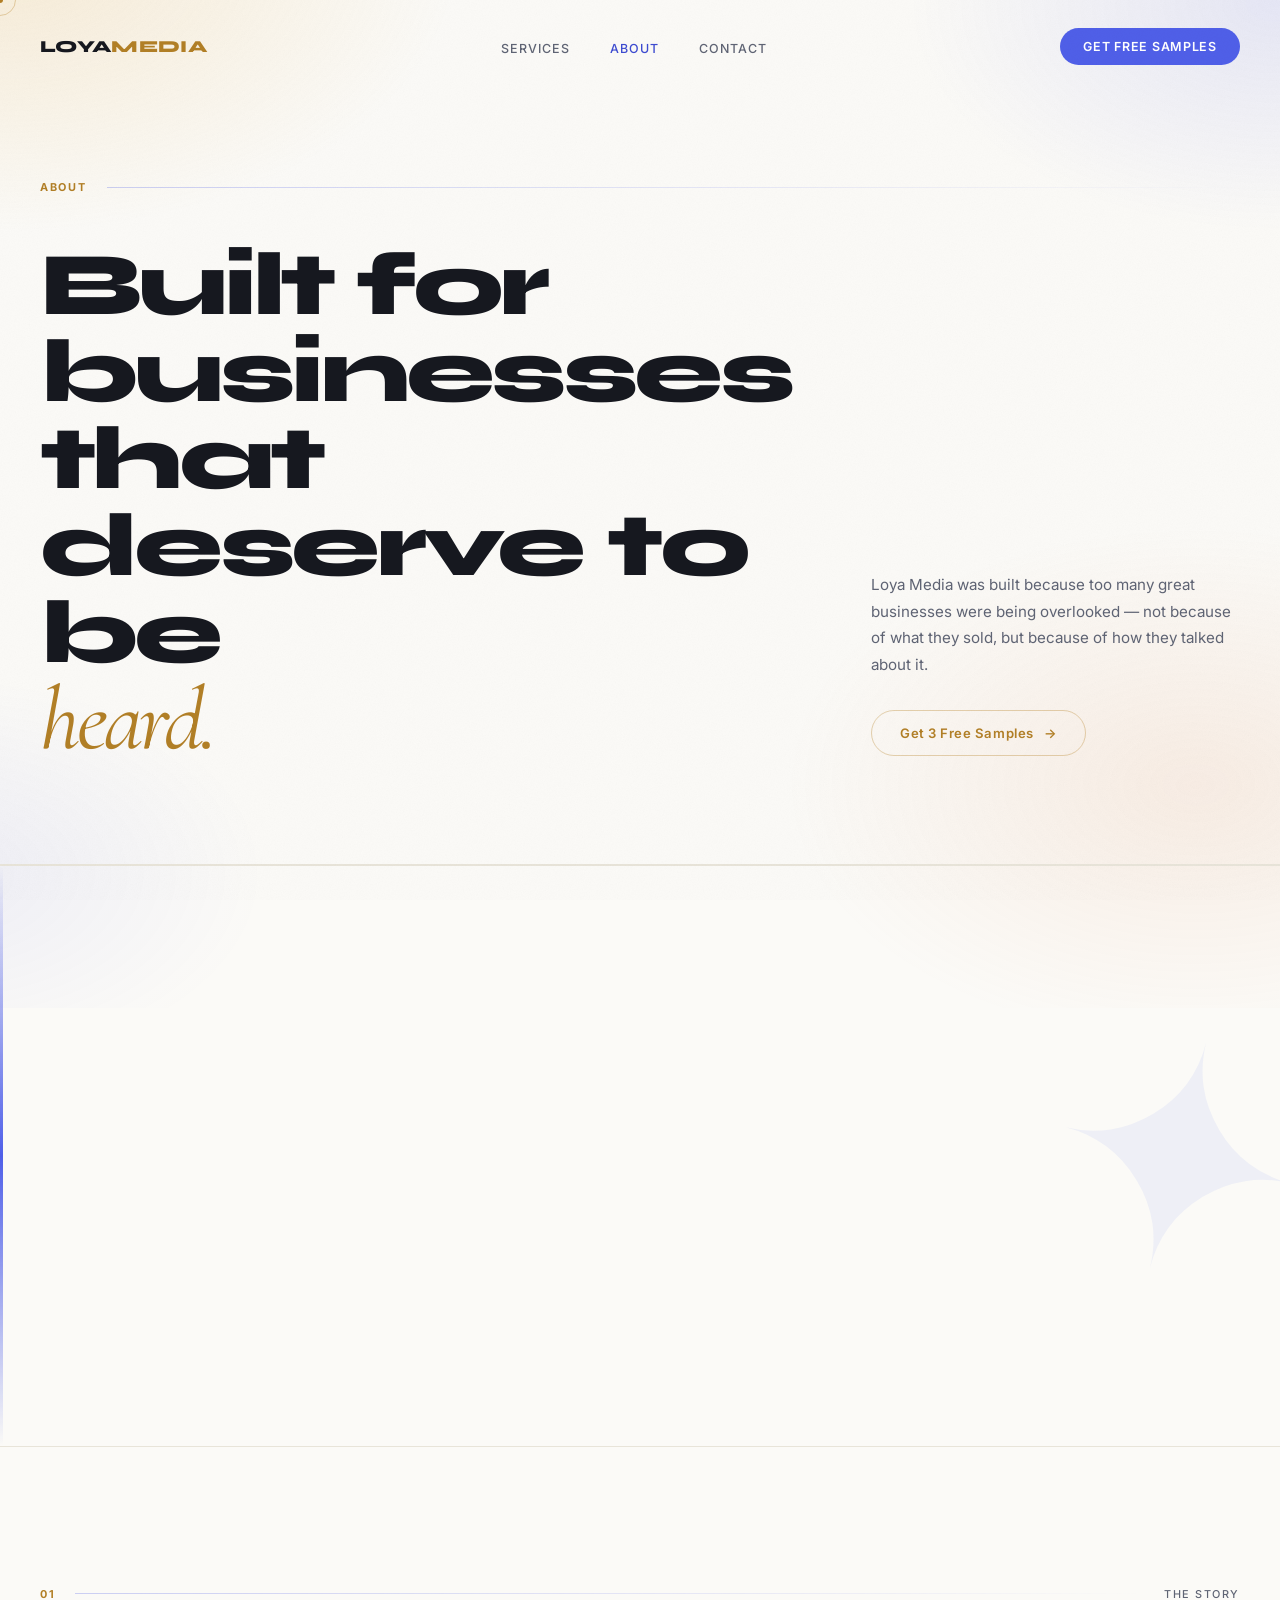
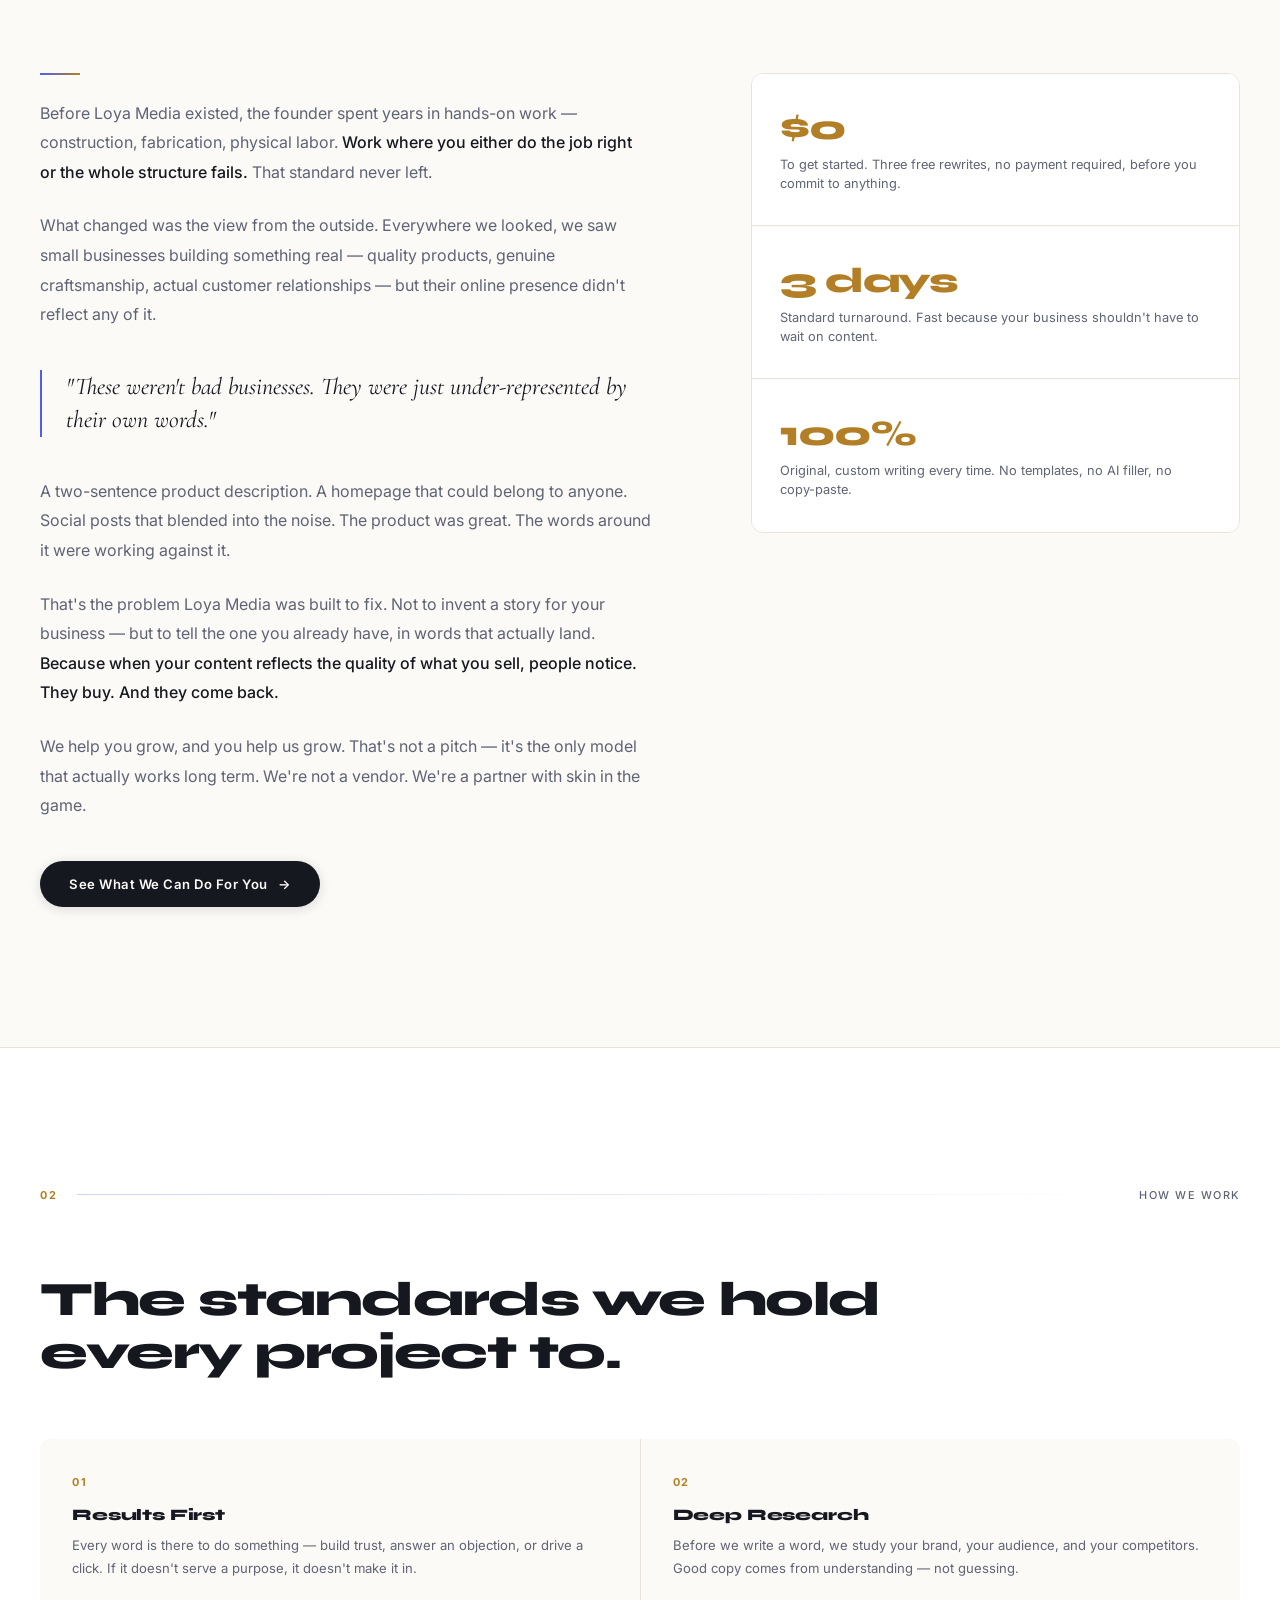
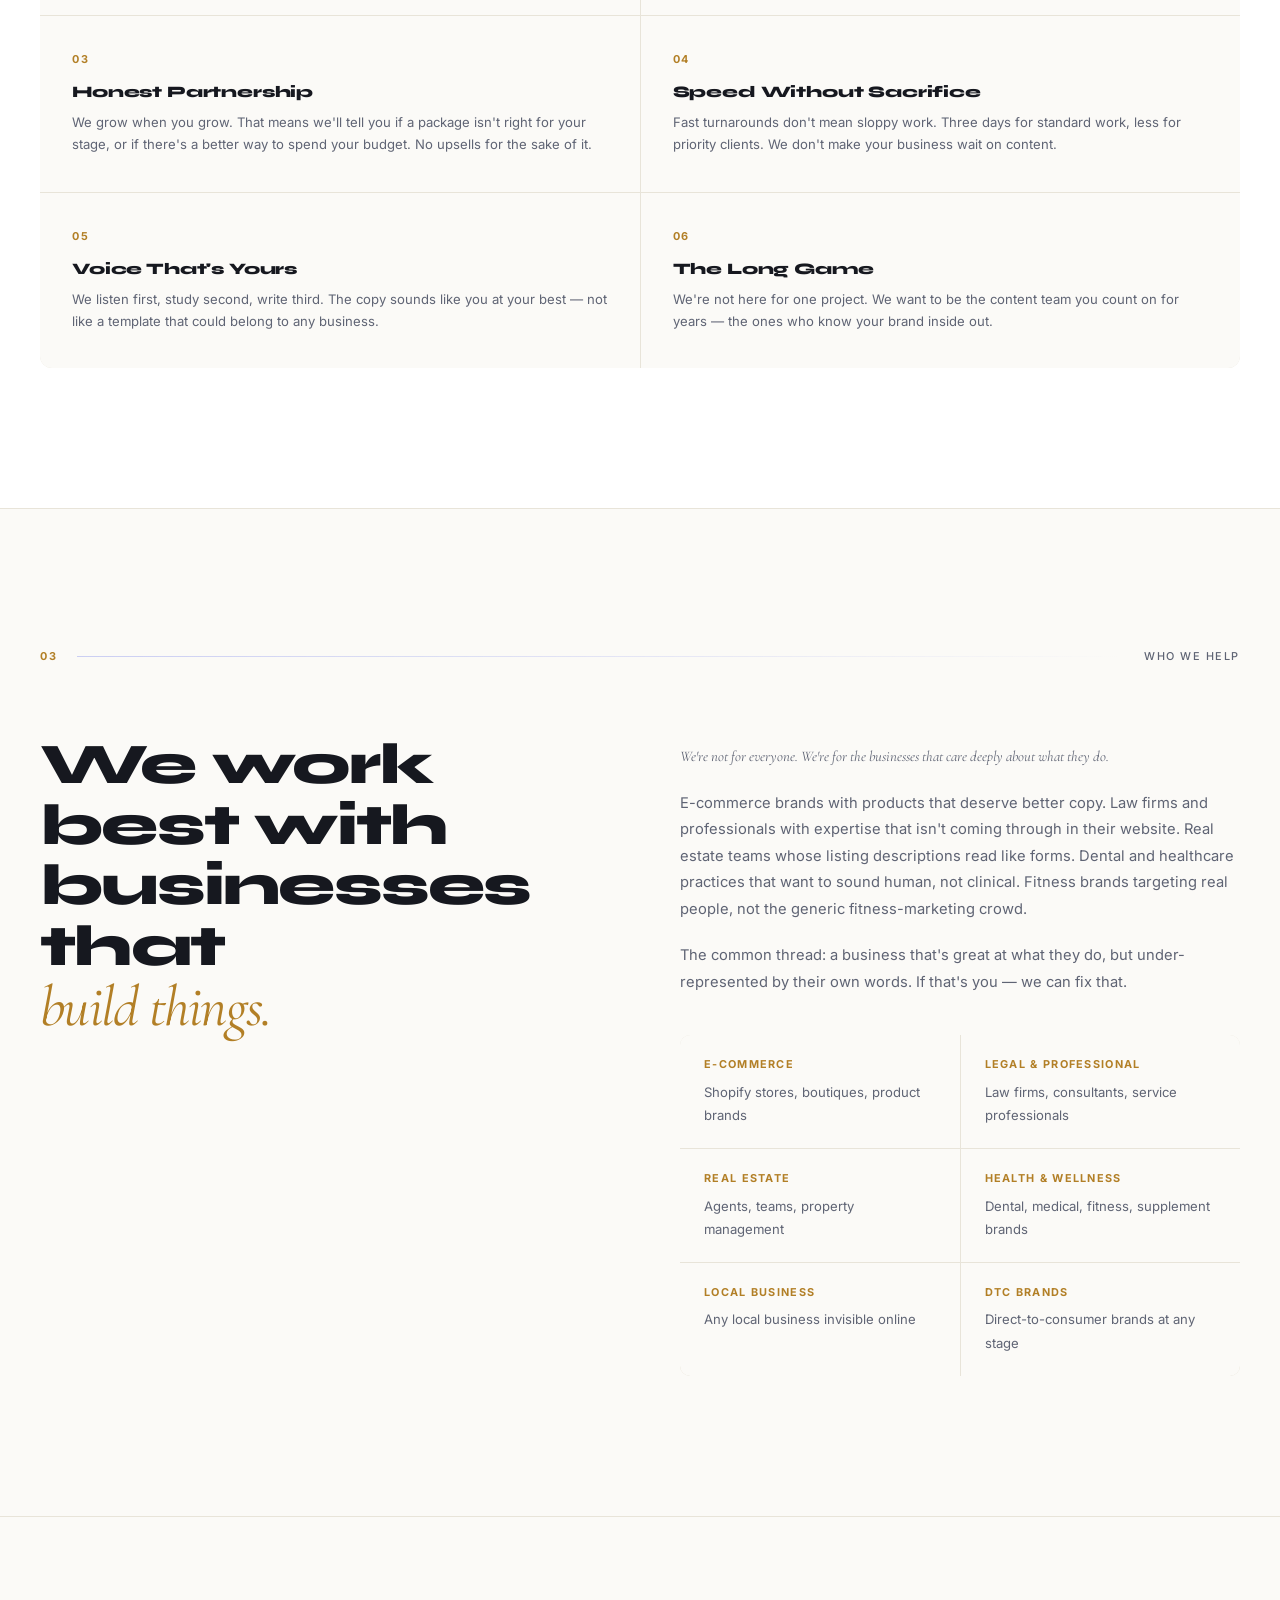
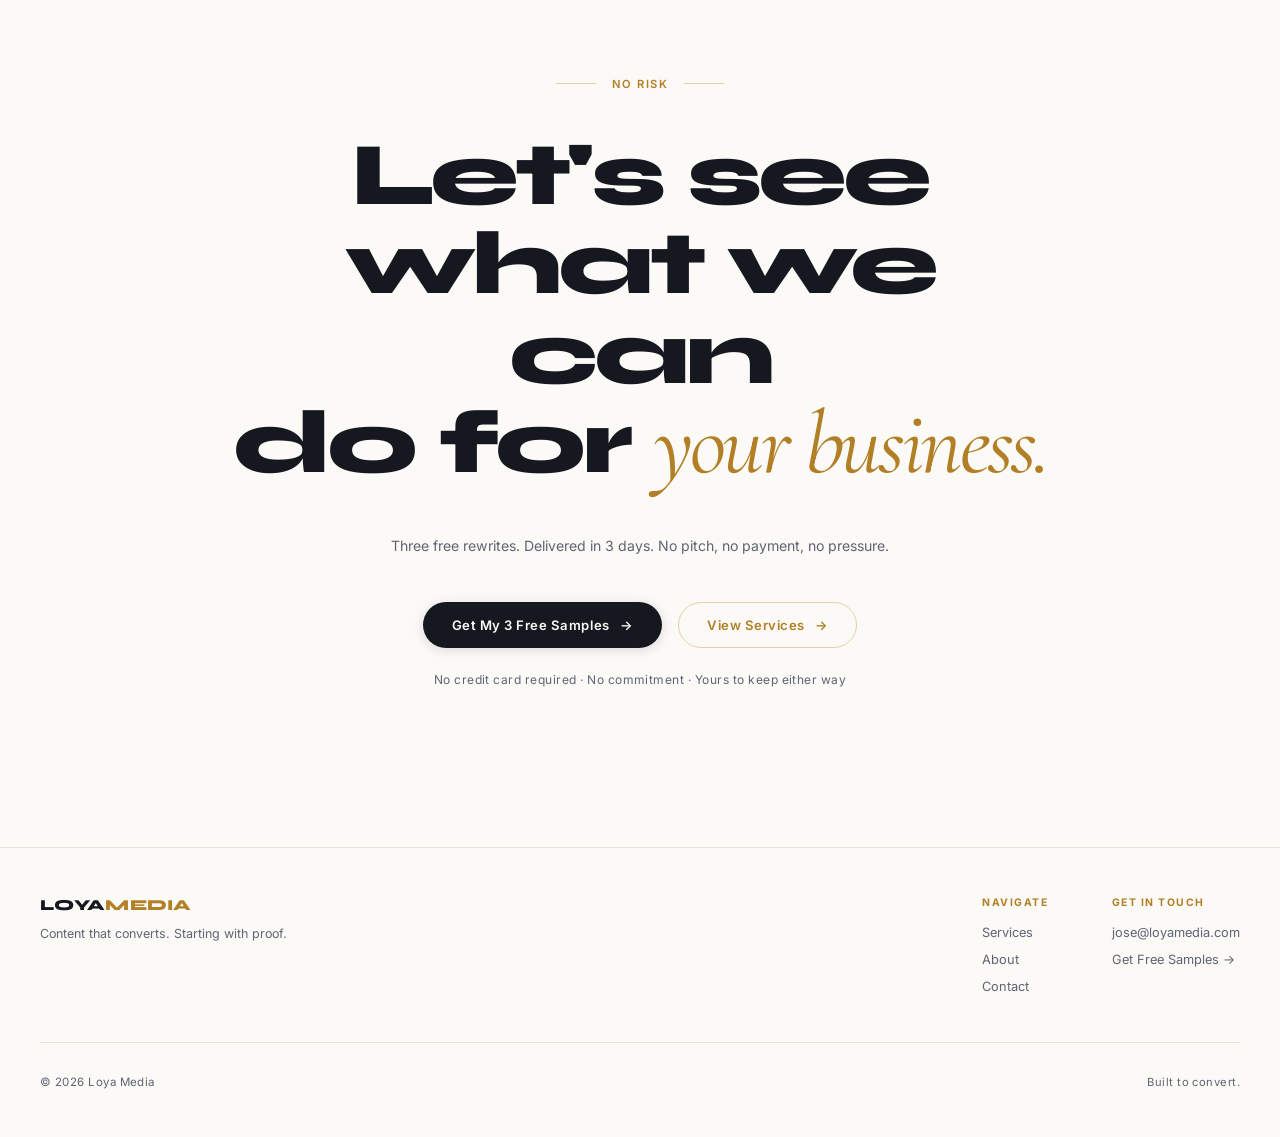
==== commit 4c1ee1ca: "Remove public PayPal profile link from footer The paypal.biz business profile publicly shows join da" ====
--- a/about.html
+++ b/about.html
@@ -276,7 +276,6 @@
           <span class="footer-col-label">Get In Touch</span>
           <a href="mailto:jose@loyamedia.com">jose@loyamedia.com</a>
           <a href="contact.html">Get Free Samples →</a>
-          <a href="https://www.paypal.biz/loyamedia" target="_blank" rel="noopener">Pay an invoice →</a>
         </div>
       </div>
     </div>
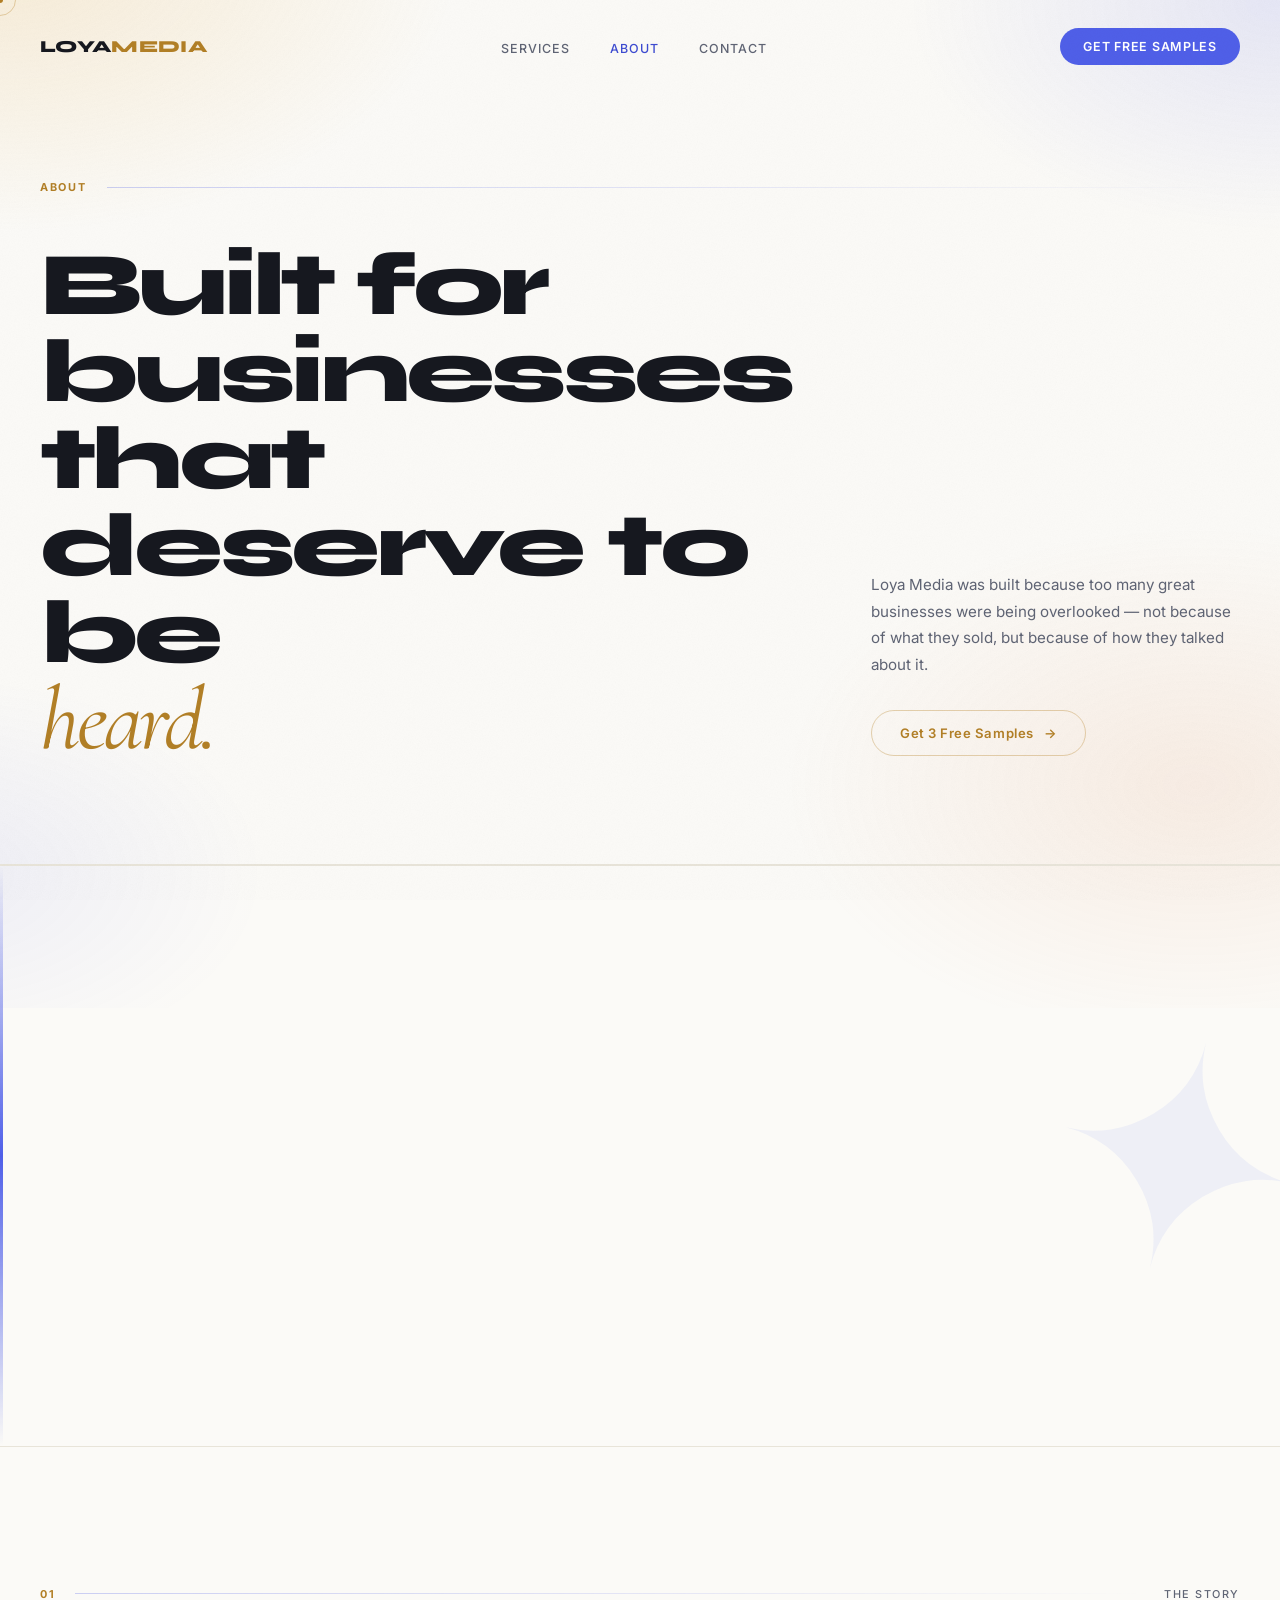
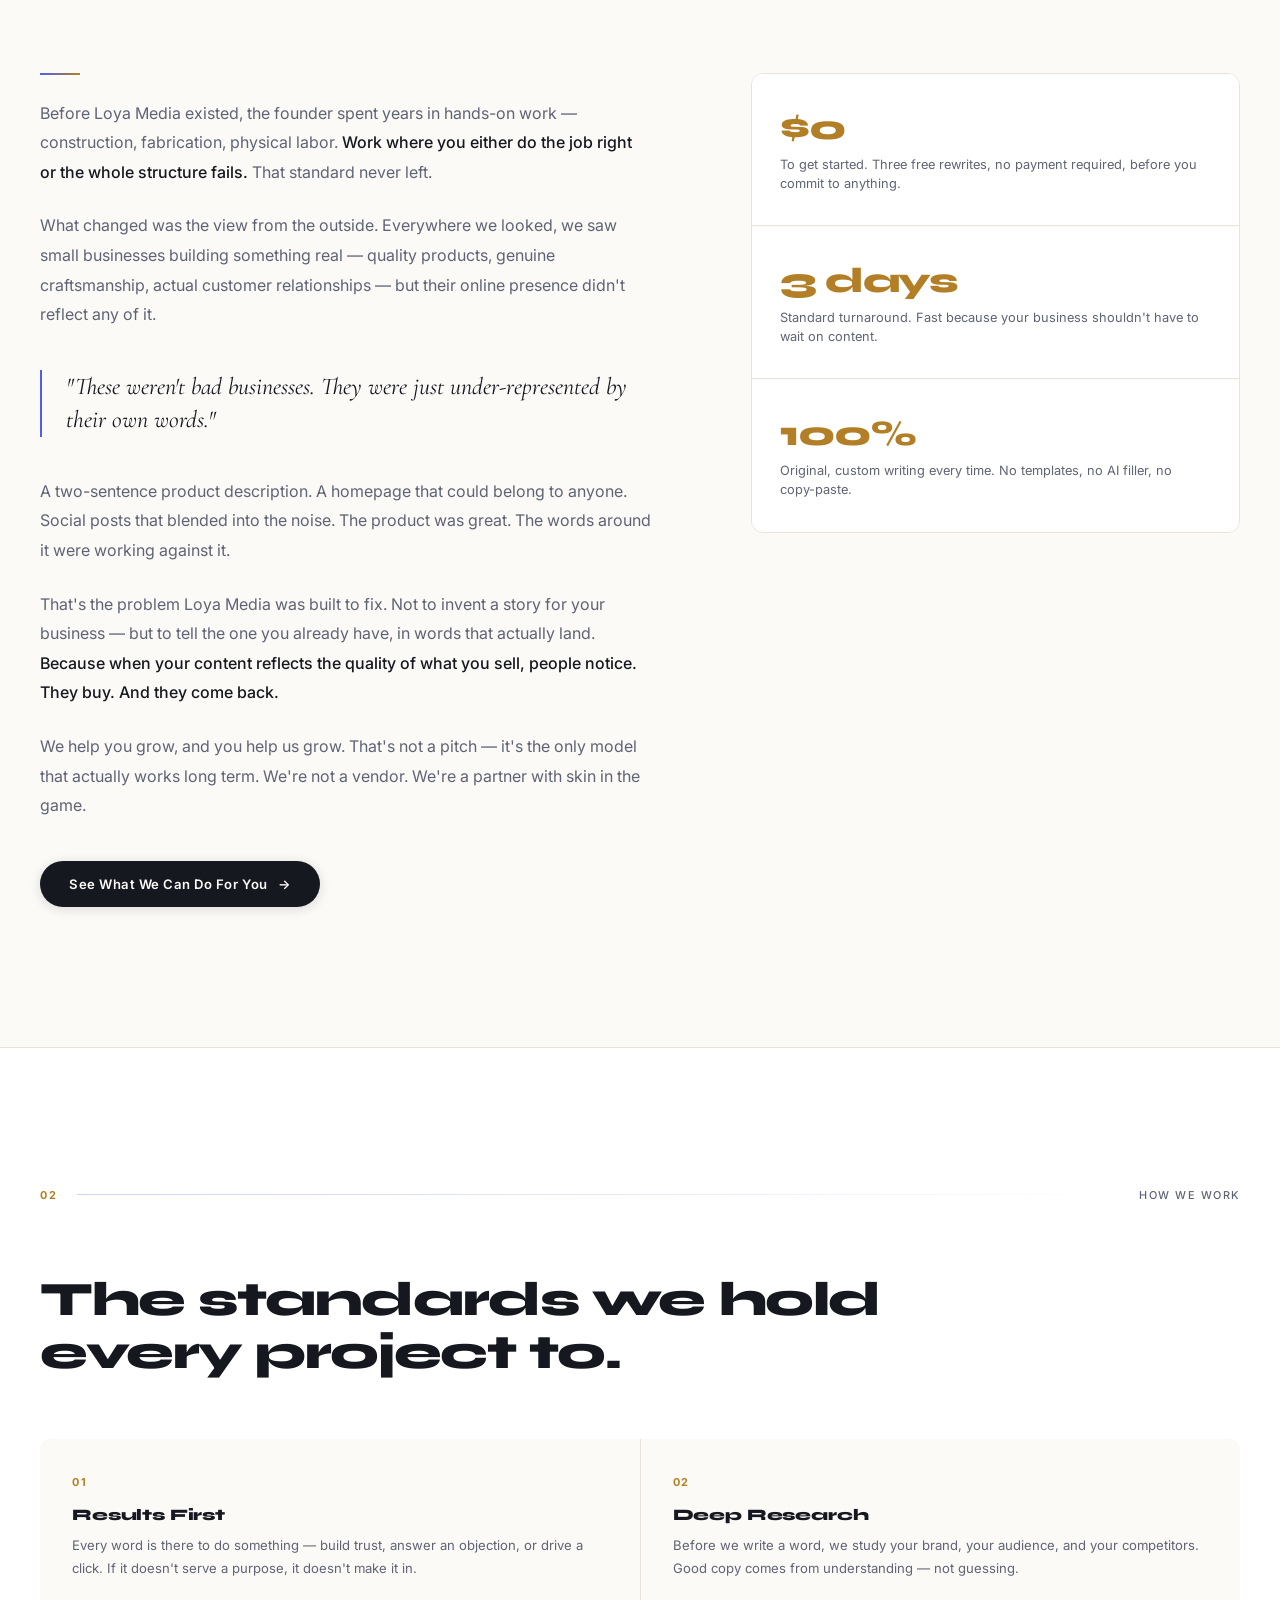
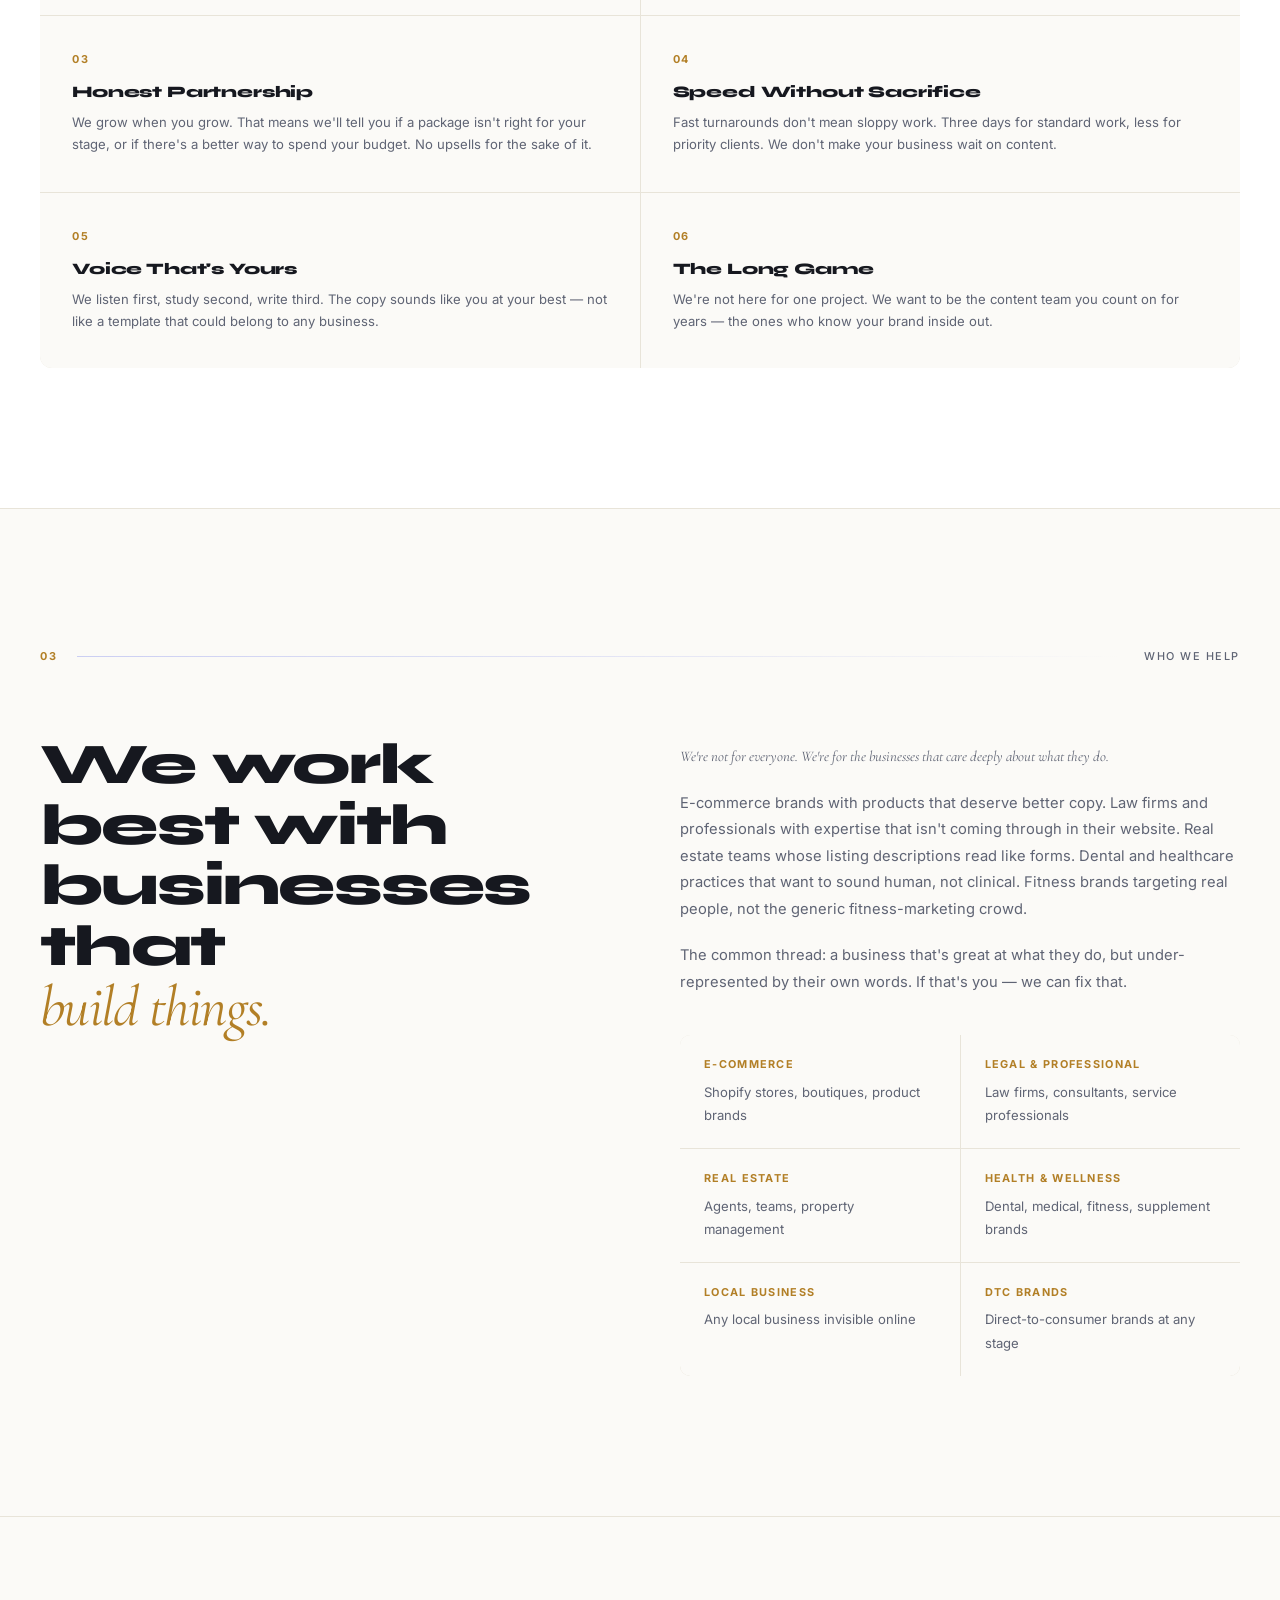
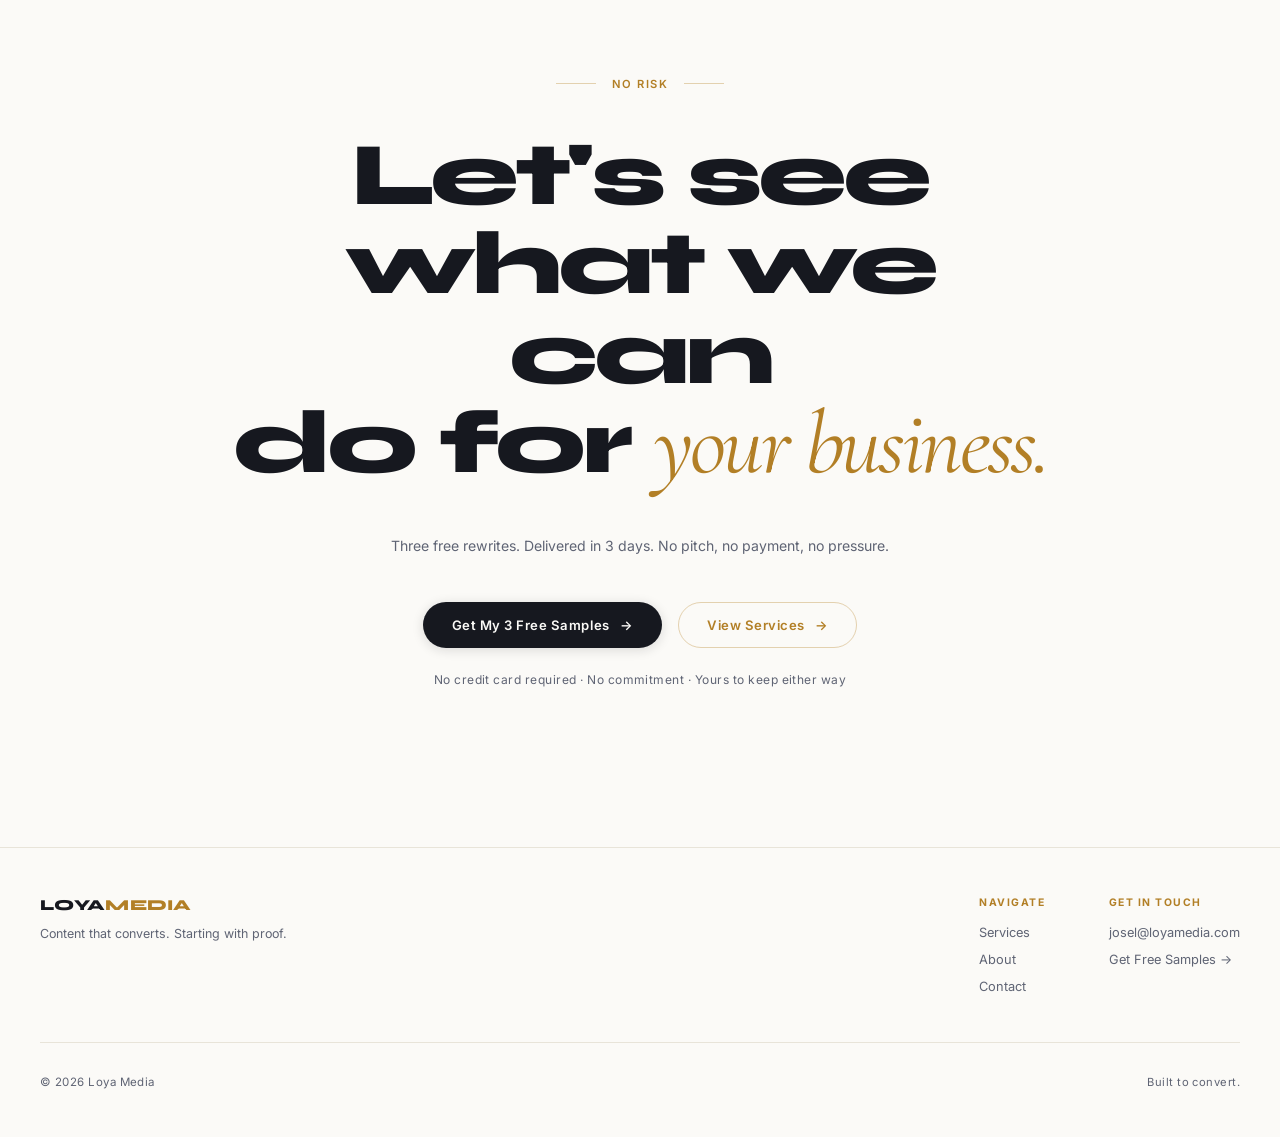
==== commit 56fb6802: "Fix contact email: jose@ -> josel@loyamedia.com Corrects the email in all footer mailto links and th" ====
--- a/about.html
+++ b/about.html
@@ -274,7 +274,7 @@
         </div>
         <div class="footer-col">
           <span class="footer-col-label">Get In Touch</span>
-          <a href="mailto:jose@loyamedia.com">jose@loyamedia.com</a>
+          <a href="mailto:josel@loyamedia.com">josel@loyamedia.com</a>
           <a href="contact.html">Get Free Samples →</a>
         </div>
       </div>
